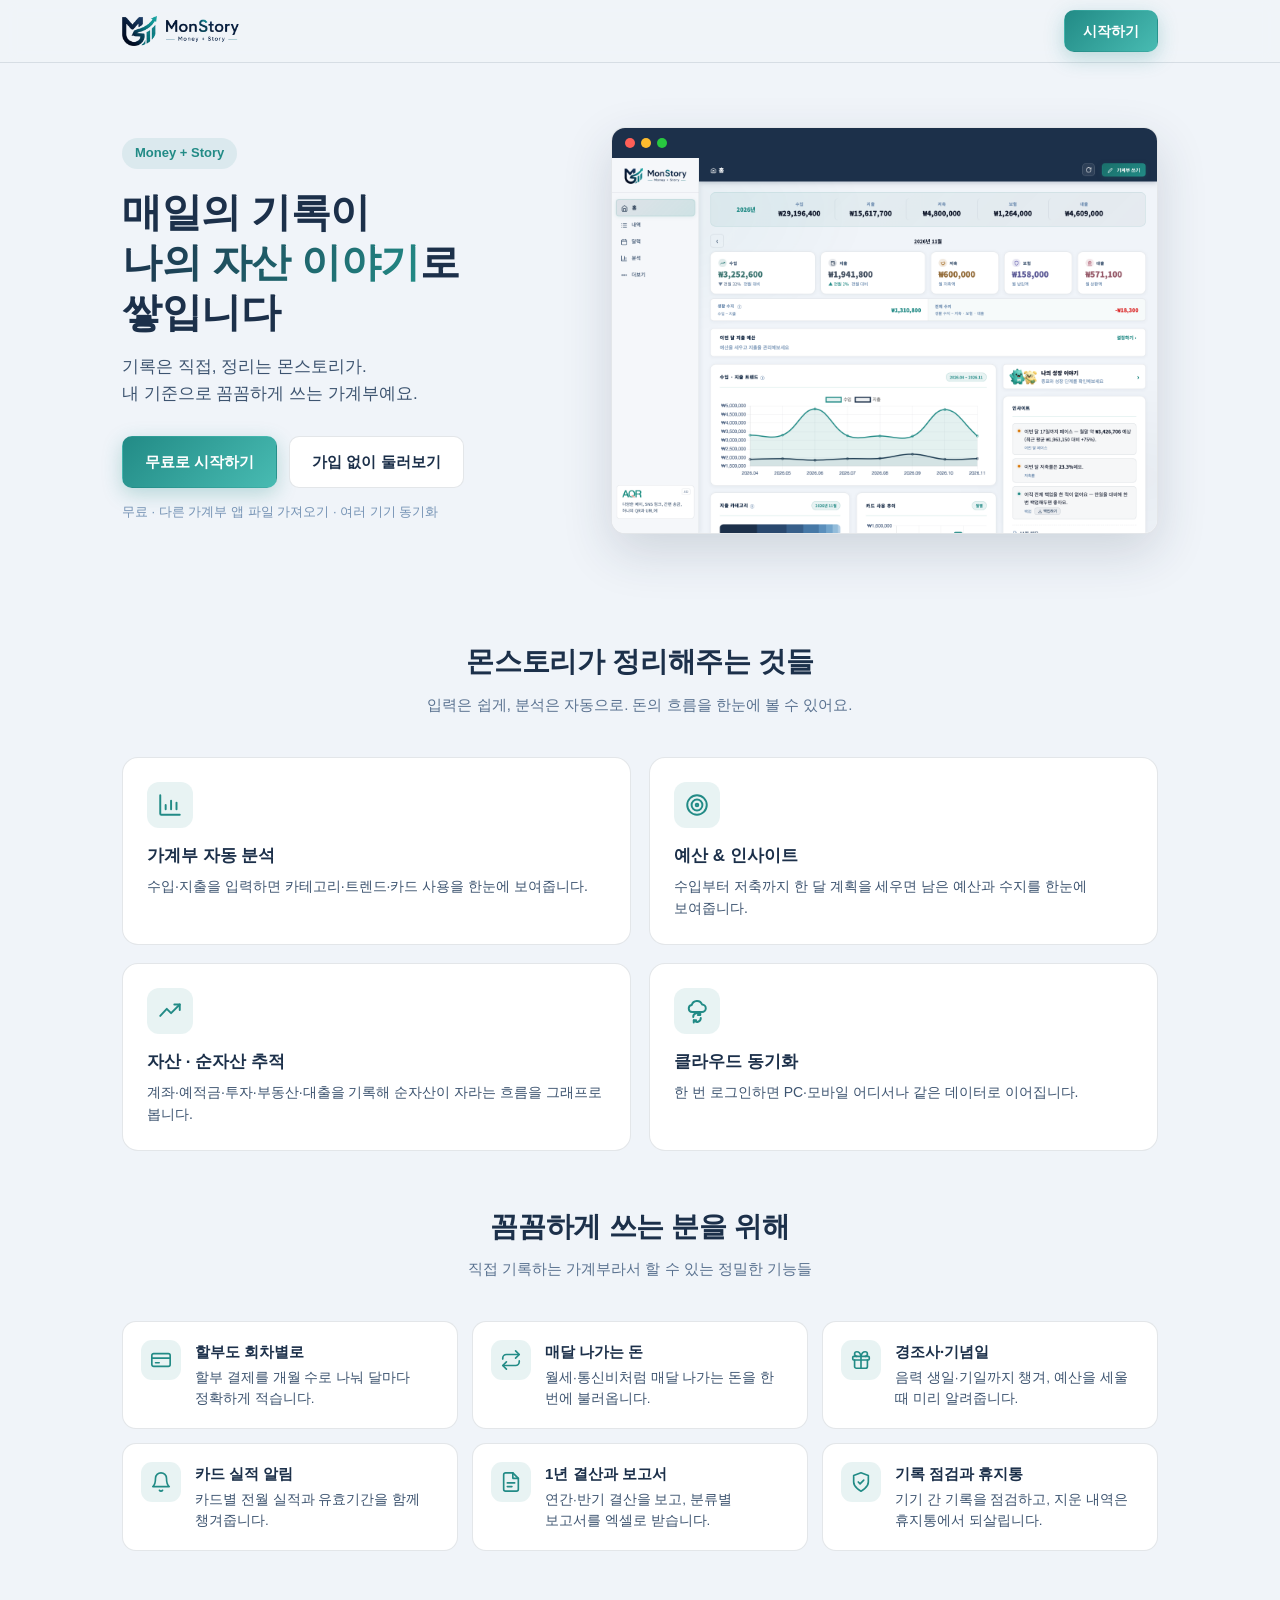
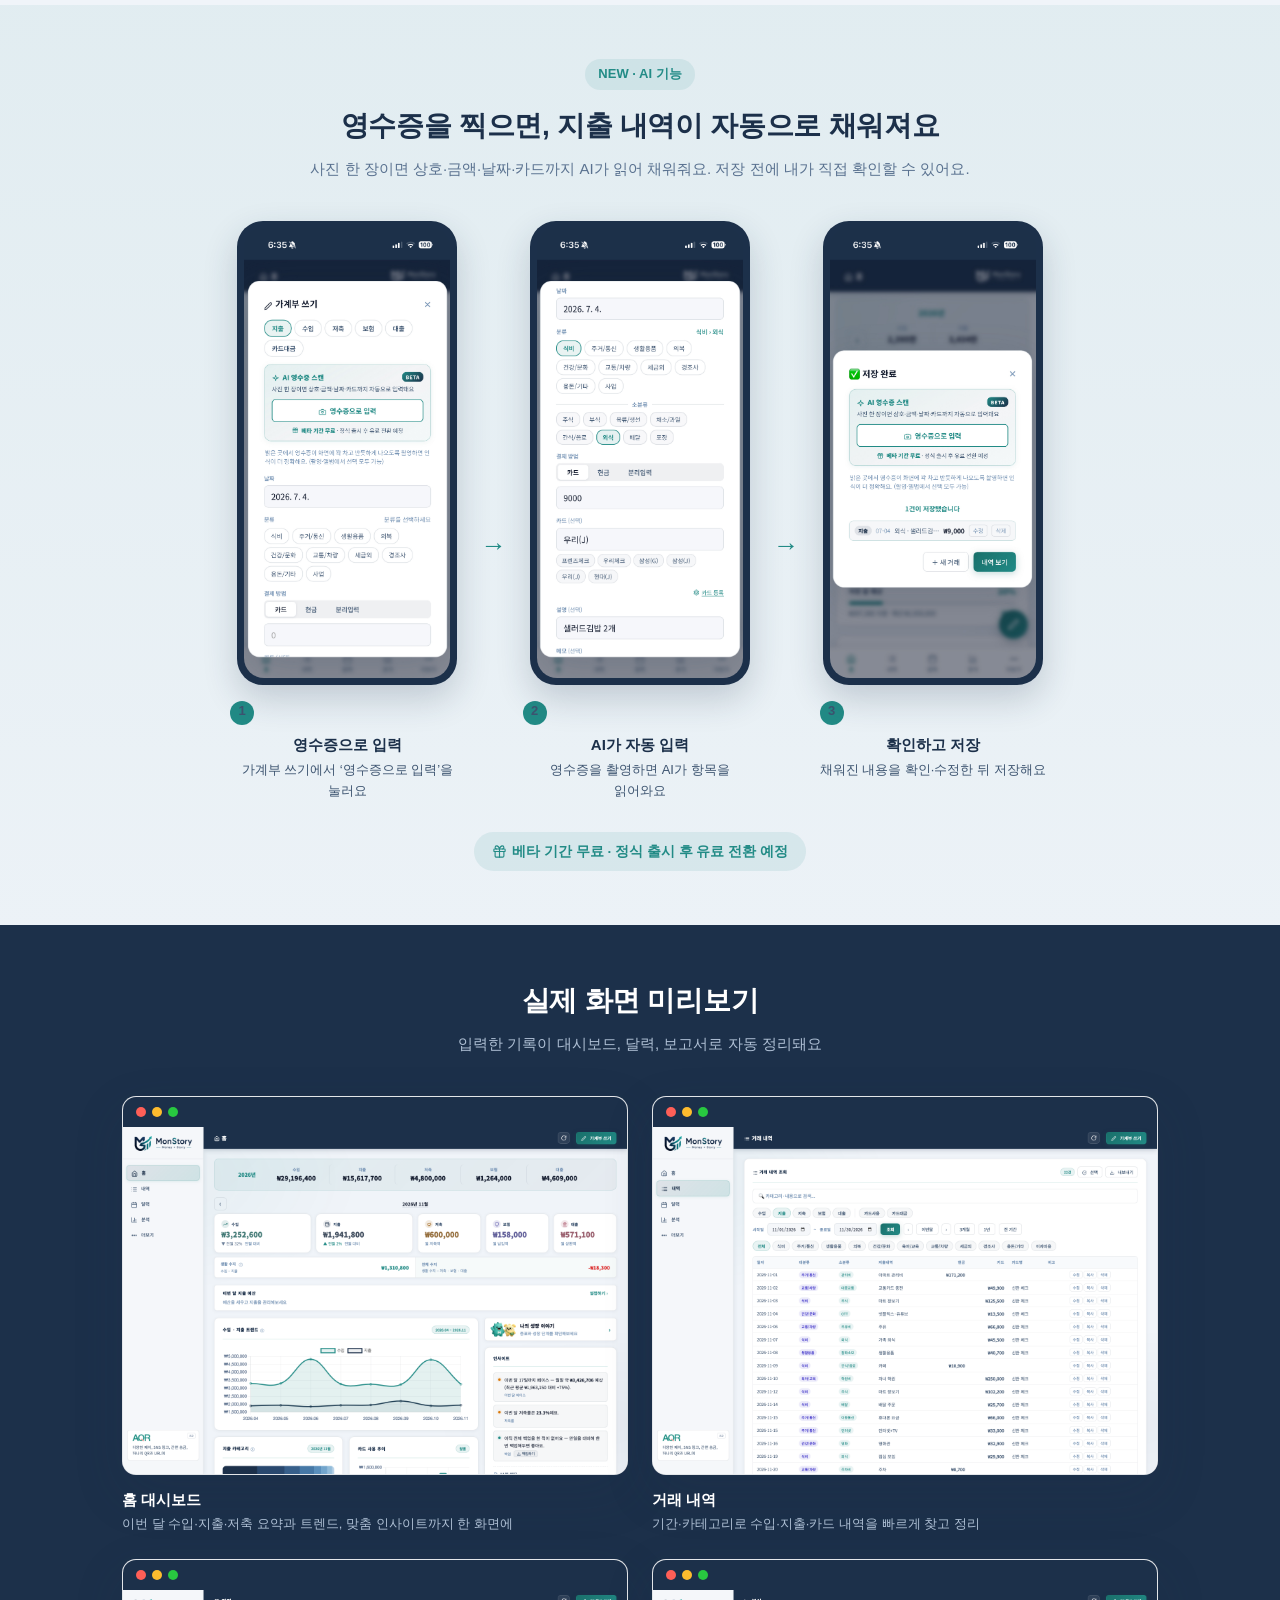
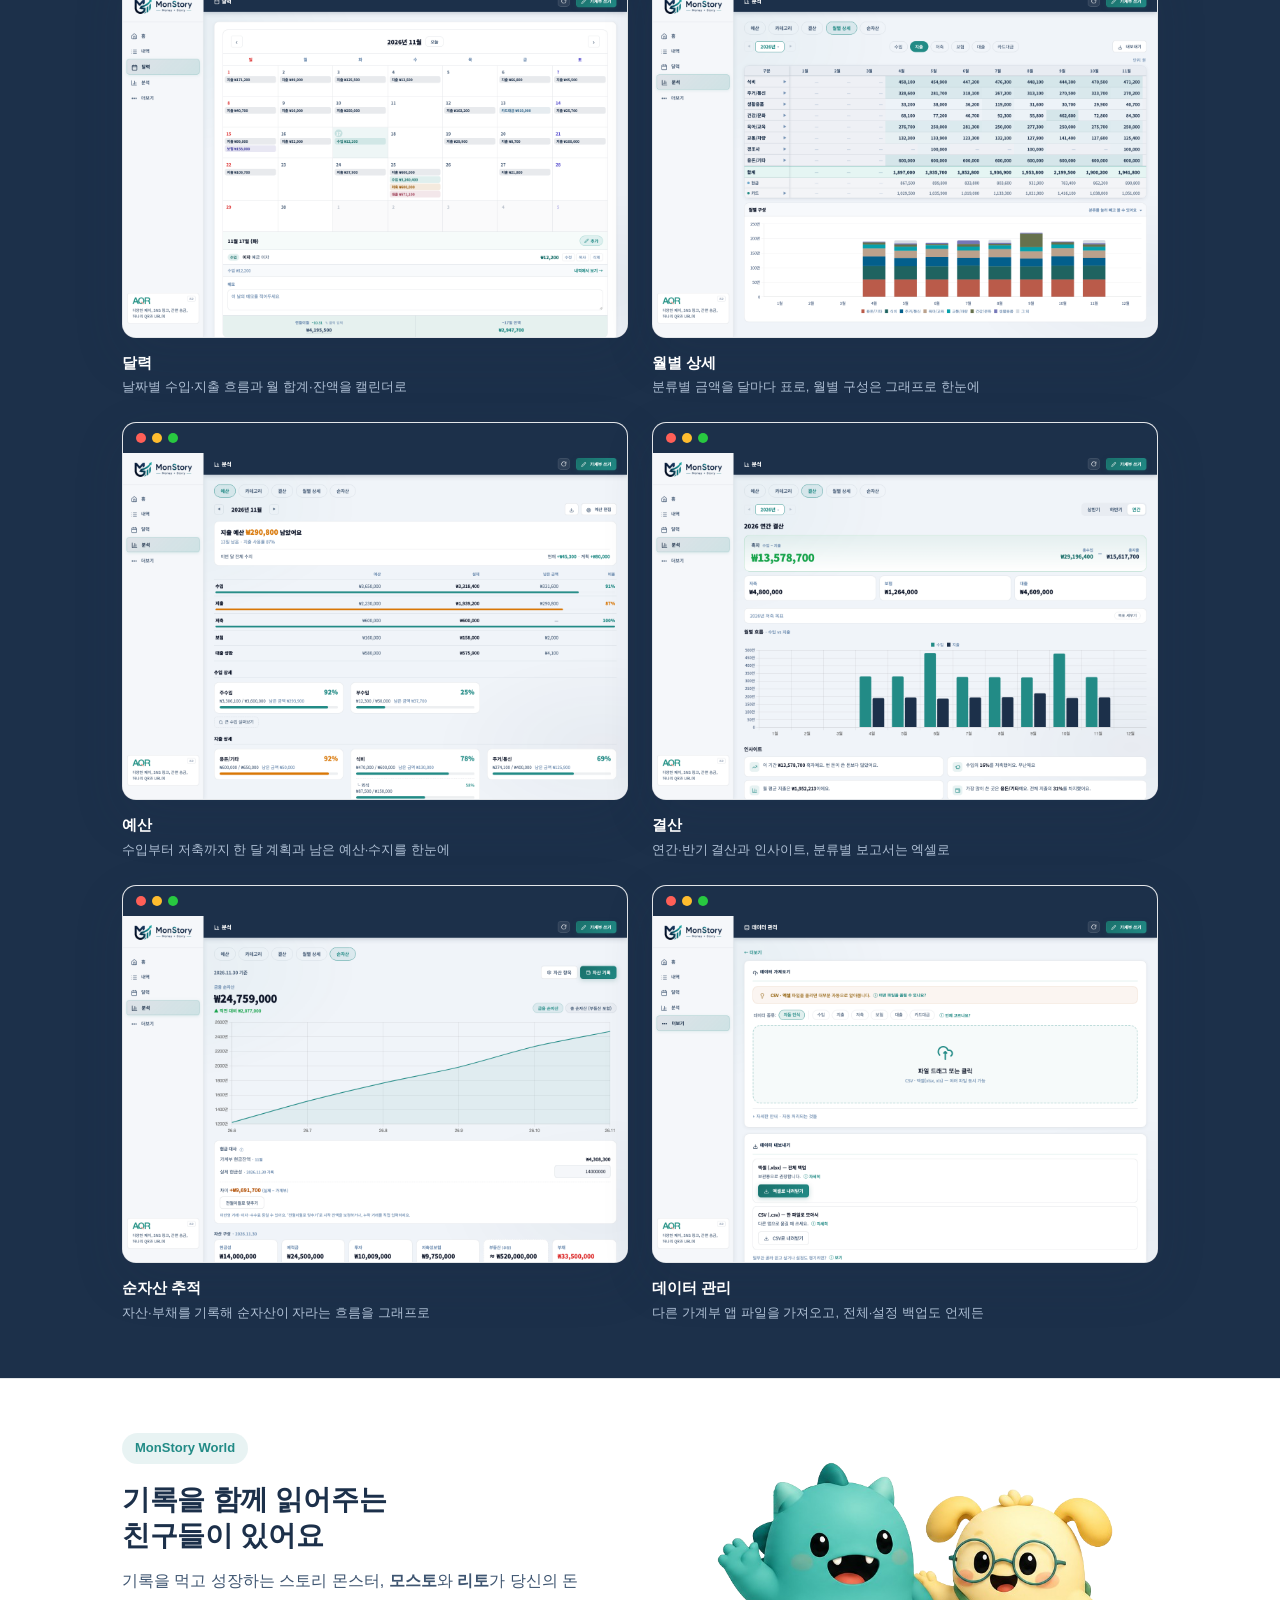
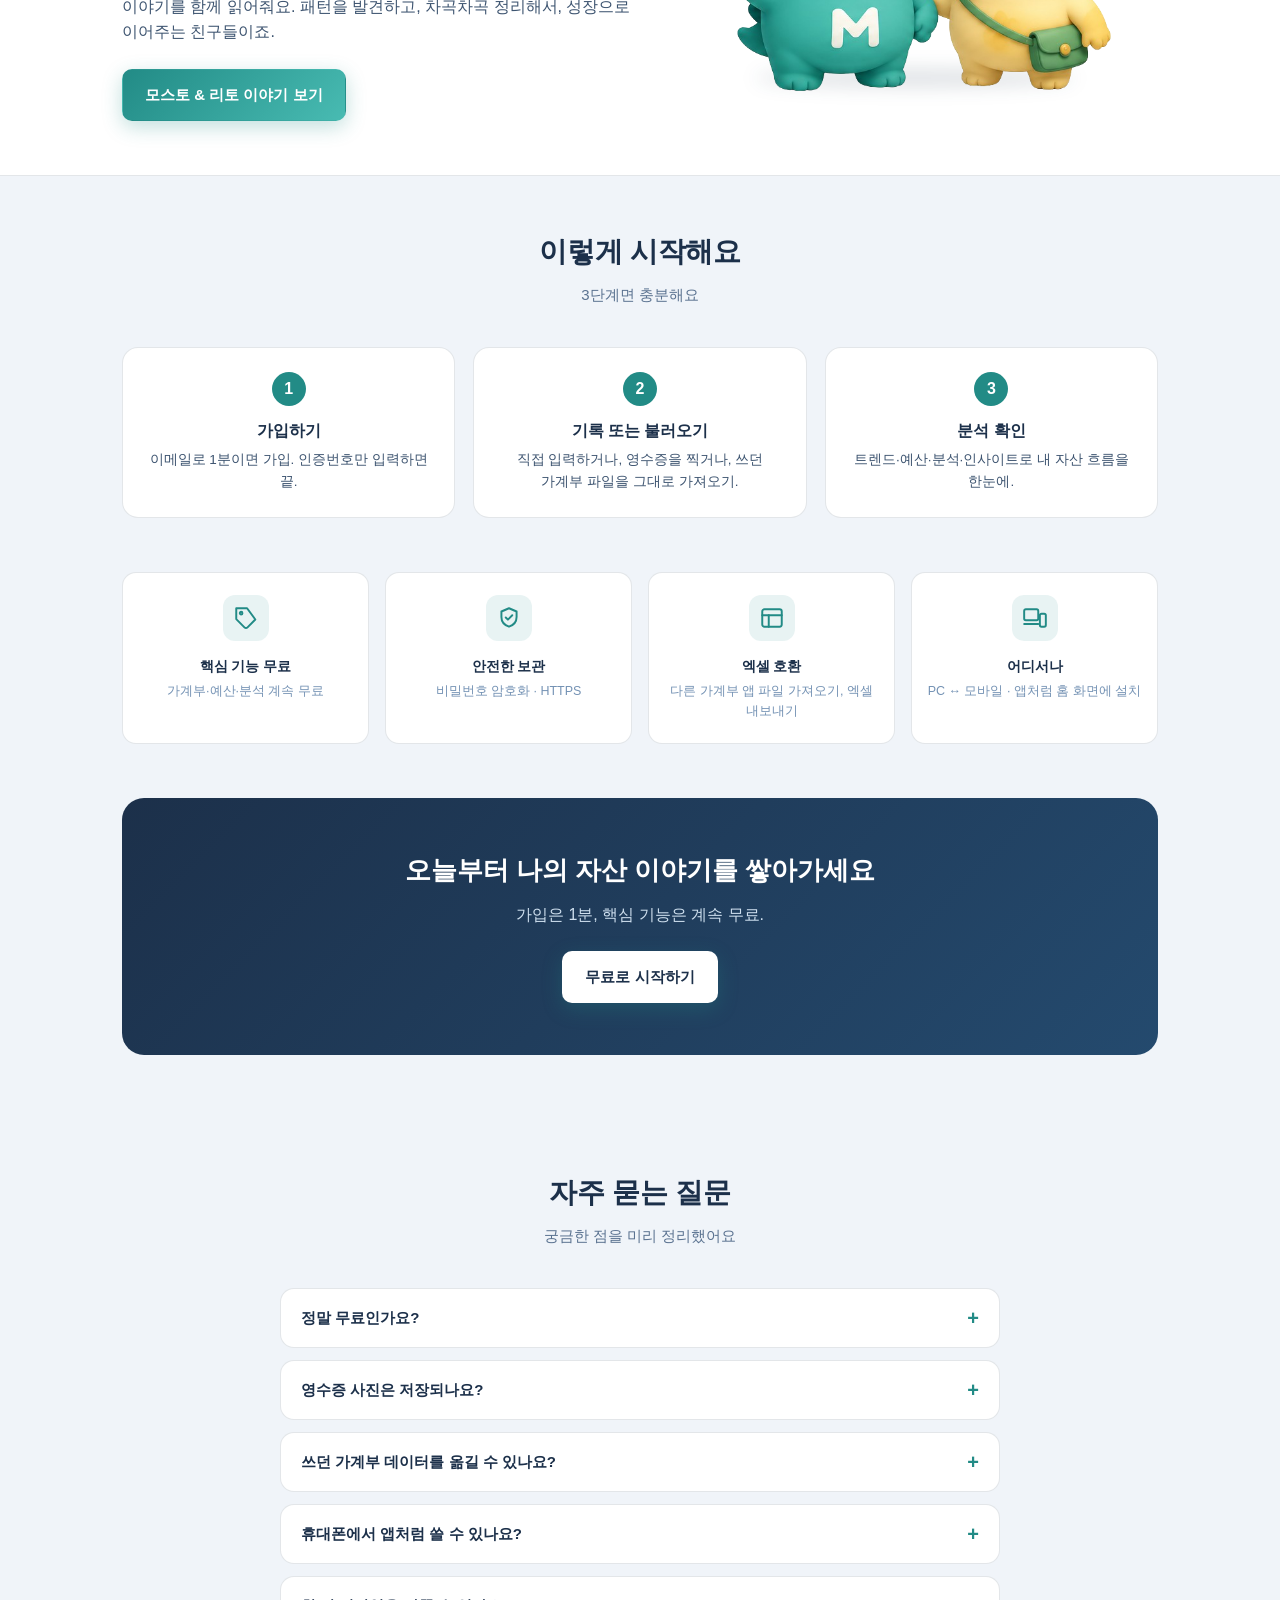
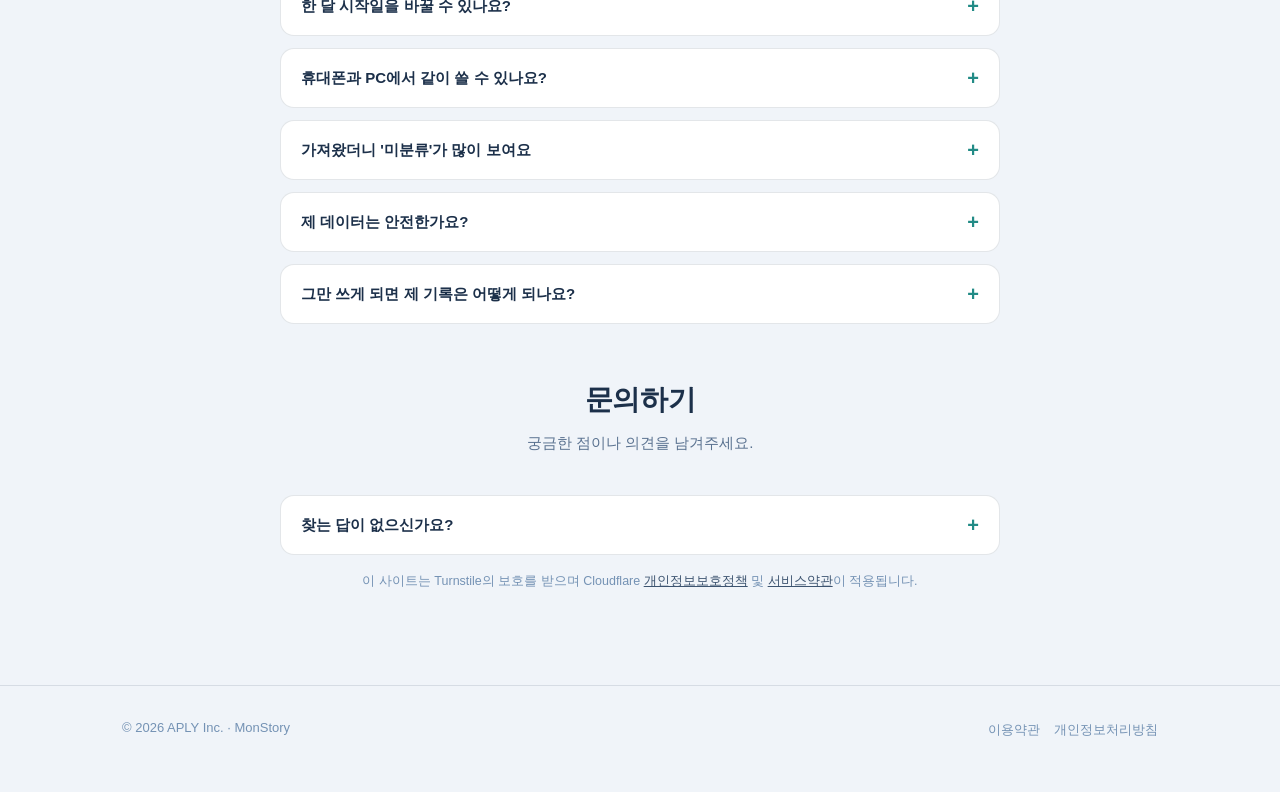
==== index.html @ 7da41099 "소개 페이지 2단계 — '꼼꼼하게 쓰는 분을 위해' + 첫 화면 문장 + 화면 미리보기 8장 - 새 구역 '꼼꼼하게 쓰는 분을 위해'(기능 카드 아래): 할부도 회차별로 · 매달 " ====
<!doctype html>
<html lang="ko">
<head>
<meta charset="UTF-8"/>
<meta name="viewport" content="width=device-width,initial-scale=1.0"/>
<!-- Google Analytics (GA4) -->
<script async src="https://www.googletagmanager.com/gtag/js?id=G-HTZ3LV5EJL"></script>
<script>
window.dataLayer=window.dataLayer||[];
function gtag(){dataLayer.push(arguments);}
gtag('js',new Date());
gtag('config','G-HTZ3LV5EJL');
</script>
<title>MonStory(몬스토리) — 무료 가계부·자산 관리 서비스</title>
<meta name="description" content="MonStory(몬스토리)는 수입·지출부터 예산·분석까지 한 곳에서 관리하는 가계부예요. 매일의 가계부가 모여 나의 자산 이야기가 됩니다."/>
<link rel="canonical" href="https://home.monstory.app/"/>
<meta name="robots" content="index,follow"/>
<meta name="naver-site-verification" content="38ad52ac54ce4163a8352661b06d1d8e51b0f398"/>
<!-- Open Graph (카카오톡·네이버·페이스북 링크 미리보기) -->
<meta property="og:type" content="website"/>
<meta property="og:site_name" content="MonStory"/>
<meta property="og:title" content="MonStory(몬스토리) — 무료 가계부·자산 관리 서비스"/>
<meta property="og:description" content="수입·지출부터 예산·분석까지 한 곳에서. 매일의 가계부가 모여 나의 자산 이야기가 됩니다."/>
<meta property="og:url" content="https://home.monstory.app/"/>
<meta property="og:image" content="https://home.monstory.app/og-image.png"/>
<meta property="og:image:width" content="1731"/>
<meta property="og:image:height" content="909"/>
<meta property="og:image:alt" content="MonStory(몬스토리) — Money + Story"/>
<meta property="og:locale" content="ko_KR"/>
<meta name="twitter:card" content="summary_large_image"/>
<!-- Google AdSense -->
<script async src="https://pagead2.googlesyndication.com/pagead/js/adsbygoogle.js?client=ca-pub-2998248013502526" crossorigin="anonymous"></script>
<!-- Favicons: 라이트(조건 없음=기본) + 다크 모드 자동 전환.
     ⚠ 라이트에는 media 를 넣지 말 것 — 구글 크롤러는 prefers-color-scheme 를 못 읽어
        조건 없는 파비콘이 없으면 검색결과에 기본 지구본을 띄운다. favicon.ico 도 root 에 함께 둘 것. -->
<link rel="icon" href="/favicon.ico" sizes="any"/>
<link rel="icon" type="image/png" sizes="48x48" href="icons/favicon-48.png?v=5"/>
<link rel="icon" type="image/png" sizes="32x32" href="icons/favicon-32.png?v=5"/>
<link rel="icon" type="image/png" sizes="16x16" href="icons/favicon-16.png?v=5"/>
<link rel="icon" type="image/png" sizes="48x48" href="icons/favicon-dark-48.png?v=5" media="(prefers-color-scheme: dark)"/>
<link rel="icon" type="image/png" sizes="32x32" href="icons/favicon-dark-32.png?v=5" media="(prefers-color-scheme: dark)"/>
<link rel="icon" type="image/png" sizes="16x16" href="icons/favicon-dark-16.png?v=5" media="(prefers-color-scheme: dark)"/>
<link rel="apple-touch-icon" sizes="180x180" href="icons/apple-touch-icon.png"/>
<meta name="theme-color" content="#f0f4f9" media="(prefers-color-scheme: light)"/>
<meta name="theme-color" content="#1c304a" media="(prefers-color-scheme: dark)"/>
<link rel="stylesheet" href="styles.css?v=20261117a"/>
<script src="https://challenges.cloudflare.com/turnstile/v0/api.js" async defer></script>
</head>
<body>
  <!-- NAV -->
  <div class="nav"><div class="wrap">
    <img src="logo/MonStory_wordmark.png" alt="MonStory"/>
    <a class="btn btn-p" href="https://monstory.app/">시작하기</a>
  </div></div>

  <!-- HERO -->
  <header class="hero"><div class="wrap hero-grid">
    <div>
      <span class="badge">Money + Story</span>
      <h1>매일의 기록이<br><span class="g">나의 자산 이야기</span>로 쌓입니다</h1>
      <p>기록은 직접, 정리는 몬스토리가.<br>내 기준으로 꼼꼼하게 쓰는 가계부예요.</p>
      <div class="hero-cta">
        <a class="btn btn-p" href="https://monstory.app/">무료로 시작하기</a>
        <a class="btn btn-o" href="https://monstory.app/?demo">가입 없이 둘러보기</a>
      </div>
      <div class="hero-note">무료 · 다른 가계부 앱 파일 가져오기 · 여러 기기 동기화</div>
    </div>
    <div class="shot">
      <div class="shot-bar"><i style="background:#ff5f57"></i><i style="background:#febc2e"></i><i style="background:#28c840"></i></div>
      <img src="screenshots/home.png" alt="MonStory 홈 화면" onerror="this.style.display='none';this.nextElementSibling.style.display='flex'"/>
      <div class="shot-ph" style="display:none">📷 홈 대시보드 미리보기<br>(screenshots/home.png)</div>
    </div>
  </div></header>

  <!-- FEATURES -->
  <section><div class="wrap">
    <h2 class="sec-ttl">몬스토리가 정리해주는 것들</h2>
    <p class="sec-sub">입력은 쉽게, 분석은 자동으로. 돈의 흐름을 한눈에 볼 수 있어요.</p>
    <div class="feat-grid">
      <div class="feat"><div class="feat-ic"><svg viewBox="0 0 24 24" width="26" height="26" fill="none" stroke="currentColor" stroke-width="1.8" stroke-linecap="round" stroke-linejoin="round"><path d="M3 3v17a1 1 0 0 0 1 1h17"/><path d="M8 16v-4"/><path d="M13 16V8"/><path d="M18 16v-6"/></svg></div><h3>가계부 자동 분석</h3><p>수입·지출을 입력하면 카테고리·트렌드·카드 사용을 한눈에 보여줍니다.</p></div>
      <div class="feat"><div class="feat-ic"><svg viewBox="0 0 24 24" width="26" height="26" fill="none" stroke="currentColor" stroke-width="1.8" stroke-linecap="round" stroke-linejoin="round"><circle cx="12" cy="12" r="9"/><circle cx="12" cy="12" r="5"/><circle cx="12" cy="12" r="1.2"/></svg></div><h3>예산 &amp; 인사이트</h3><p>수입부터 저축까지 한 달 계획을 세우면 남은 예산과 수지를 한눈에 보여줍니다.</p></div>
      <div class="feat"><div class="feat-ic"><svg viewBox="0 0 24 24" width="26" height="26" fill="none" stroke="currentColor" stroke-width="1.8" stroke-linecap="round" stroke-linejoin="round"><path d="M3 16.5 9 10l4 4 8-8"/><path d="M16 6h5v5"/></svg></div><h3>자산 · 순자산 추적</h3><p>계좌·예적금·투자·부동산·대출을 기록해 순자산이 자라는 흐름을 그래프로 봅니다.</p></div>
      <div class="feat"><div class="feat-ic"><svg viewBox="0 0 24 24" width="26" height="26" fill="none" stroke="currentColor" stroke-width="1.8" stroke-linecap="round" stroke-linejoin="round"><path d="M16.5 13H7.5a3.3 3.3 0 0 1-.35-6.55A5 5 0 0 1 16.7 6 3.1 3.1 0 0 1 16.5 13Z"/><path d="M8.5 17.5a3.5 3.5 0 0 1 6.4-2"/><path d="M15 13.5v2.2h-2.2"/><path d="M15.5 18.5a3.5 3.5 0 0 1-6.4 2"/><path d="M9 22.7v-2.2h2.2"/></svg></div><h3>클라우드 동기화</h3><p>한 번 로그인하면 PC·모바일 어디서나 같은 데이터로 이어집니다.</p></div>
    </div>
  </div></section>

  <!-- FOR DETAIL-ORIENTED USERS (2026-11-17) — 직접 기록하는 가계부라서 할 수 있는 기능 -->
  <section class="pro-sec"><div class="wrap">
    <h2 class="sec-ttl">꼼꼼하게 쓰는 분을 위해</h2>
    <p class="sec-sub">직접 기록하는 가계부라서 할 수 있는 정밀한 기능들</p>
    <div class="pro-grid">
      <div class="pro"><div class="pro-ic"><svg viewBox="0 0 24 24" width="22" height="22" fill="none" stroke="currentColor" stroke-width="1.8" stroke-linecap="round" stroke-linejoin="round"><rect x="2" y="5" width="20" height="14" rx="2"/><path d="M2 10h20"/><path d="M6 15h4"/></svg></div><div><h3>할부도 회차별로</h3><p>할부 결제를 개월 수로 나눠 달마다 정확하게 적습니다.</p></div></div>
      <div class="pro"><div class="pro-ic"><svg viewBox="0 0 24 24" width="22" height="22" fill="none" stroke="currentColor" stroke-width="1.8" stroke-linecap="round" stroke-linejoin="round"><path d="M17 2l4 4-4 4"/><path d="M3 11v-1a4 4 0 0 1 4-4h14"/><path d="M7 22l-4-4 4-4"/><path d="M21 13v1a4 4 0 0 1-4 4H3"/></svg></div><div><h3>매달 나가는 돈</h3><p>월세·통신비처럼 매달 나가는 돈을 한 번에 불러옵니다.</p></div></div>
      <div class="pro"><div class="pro-ic"><svg viewBox="0 0 24 24" width="22" height="22" fill="none" stroke="currentColor" stroke-width="1.8" stroke-linecap="round" stroke-linejoin="round"><rect x="3" y="8" width="18" height="4" rx="1"/><path d="M12 8v13"/><path d="M19 12v7a2 2 0 0 1-2 2H7a2 2 0 0 1-2-2v-7"/><path d="M7.5 8a2.5 2.5 0 0 1 0-5C11 3 12 8 12 8s1-5 4.5-5a2.5 2.5 0 0 1 0 5"/></svg></div><div><h3>경조사·기념일</h3><p>음력 생일·기일까지 챙겨, 예산을 세울 때 미리 알려줍니다.</p></div></div>
      <div class="pro"><div class="pro-ic"><svg viewBox="0 0 24 24" width="22" height="22" fill="none" stroke="currentColor" stroke-width="1.8" stroke-linecap="round" stroke-linejoin="round"><path d="M6 8a6 6 0 0 1 12 0c0 7 3 9 3 9H3s3-2 3-9"/><path d="M10.3 21a1.94 1.94 0 0 0 3.4 0"/></svg></div><div><h3>카드 실적 알림</h3><p>카드별 전월 실적과 유효기간을 함께 챙겨줍니다.</p></div></div>
      <div class="pro"><div class="pro-ic"><svg viewBox="0 0 24 24" width="22" height="22" fill="none" stroke="currentColor" stroke-width="1.8" stroke-linecap="round" stroke-linejoin="round"><path d="M14 2H6a2 2 0 0 0-2 2v16a2 2 0 0 0 2 2h12a2 2 0 0 0 2-2V8z"/><path d="M14 2v6h6"/><path d="M8 13h8"/><path d="M8 17h5"/></svg></div><div><h3>1년 결산과 보고서</h3><p>연간·반기 결산을 보고, 분류별 보고서를 엑셀로 받습니다.</p></div></div>
      <div class="pro"><div class="pro-ic"><svg viewBox="0 0 24 24" width="22" height="22" fill="none" stroke="currentColor" stroke-width="1.8" stroke-linecap="round" stroke-linejoin="round"><path d="M12 22s8-4 8-10V5l-8-3-8 3v7c0 6 8 10 8 10z"/><path d="m9 12 2 2 4-4"/></svg></div><div><h3>기록 점검과 휴지통</h3><p>기기 간 기록을 점검하고, 지운 내역은 휴지통에서 되살립니다.</p></div></div>
    </div>
  </div></section>

  <!-- RECEIPT SCAN (모바일 흐름) -->
  <section class="rscan"><div class="wrap">
    <span class="badge">NEW · AI 기능</span>
    <h2 class="sec-ttl">영수증을 찍으면, 지출 내역이 자동으로 채워져요</h2>
    <p class="sec-sub">사진 한 장이면 상호·금액·날짜·카드까지 AI가 읽어 채워줘요. 저장 전에 내가 직접 확인할 수 있어요.</p>
    <div class="rflow">
      <figure class="rstep">
        <div class="phone">
          <img src="screenshots/receipt-1.png" alt="가계부 쓰기에서 영수증으로 입력 진입" onerror="this.style.display='none';this.nextElementSibling.style.display='flex'"/>
          <div class="phone-ph" style="display:none">📱 ① 영수증으로 입력<br>(screenshots/receipt-1.png)</div>
        </div>
        <figcaption><span class="rstep-n">1</span><b>영수증으로 입력</b><span>가계부 쓰기에서 ‘영수증으로 입력’을 눌러요</span></figcaption>
      </figure>
      <div class="rarrow" aria-hidden="true">→</div>
      <figure class="rstep">
        <div class="phone">
          <img src="screenshots/receipt-2.png" alt="영수증 촬영 후 AI 인식" onerror="this.style.display='none';this.nextElementSibling.style.display='flex'"/>
          <div class="phone-ph" style="display:none">📱 ② 촬영 → AI 인식<br>(screenshots/receipt-2.png)</div>
        </div>
        <figcaption><span class="rstep-n">2</span><b>AI가 자동 입력</b><span>영수증을 촬영하면 AI가 항목을 읽어와요</span></figcaption>
      </figure>
      <div class="rarrow" aria-hidden="true">→</div>
      <figure class="rstep">
        <div class="phone">
          <img src="screenshots/receipt-3.png" alt="지출 내역 자동 입력 완료" onerror="this.style.display='none';this.nextElementSibling.style.display='flex'"/>
          <div class="phone-ph" style="display:none">📱 ③ 자동 입력 완료<br>(screenshots/receipt-3.png)</div>
        </div>
        <figcaption><span class="rstep-n">3</span><b>확인하고 저장</b><span>채워진 내용을 확인·수정한 뒤 저장해요</span></figcaption>
      </figure>
    </div>
    <p class="rscan-note"><svg viewBox="0 0 24 24" width="15" height="15" fill="none" stroke="currentColor" stroke-width="1.8" stroke-linecap="round" stroke-linejoin="round" style="vertical-align:-3px;margin-right:5px"><rect x="3" y="8" width="18" height="4" rx="1"/><path d="M12 8v13"/><path d="M19 12v7a2 2 0 0 1-2 2H7a2 2 0 0 1-2-2v-7"/><path d="M7.5 8a2.5 2.5 0 0 1 0-5A4.8 8 0 0 1 12 8a4.8 8 0 0 1 4.5-5 2.5 2.5 0 0 1 0 5"/></svg><b>베타 기간 무료</b> · 정식 출시 후 유료 전환 예정</p>
  </div></section>

  <!-- SCREENS -->
  <section class="showcase" id="screens"><div class="wrap">
    <h2 class="sec-ttl">실제 화면 미리보기</h2>
    <p class="sec-sub">입력한 기록이 대시보드, 달력, 보고서로 자동 정리돼요</p>
    <div class="show-grid">
      <div>
        <div class="shot"><div class="shot-bar"><i style="background:#ff5f57"></i><i style="background:#febc2e"></i><i style="background:#28c840"></i></div>
          <img src="screenshots/home.png" alt="홈 대시보드" onerror="this.style.display='none';this.nextElementSibling.style.display='flex'"/><div class="shot-ph" style="display:none">📷 홈 대시보드 (screenshots/home.png)</div></div>
        <div class="show-cap"><b>홈 대시보드</b><span>이번 달 수입·지출·저축 요약과 트렌드, 맞춤 인사이트까지 한 화면에</span></div>
      </div>
      <div>
        <div class="shot"><div class="shot-bar"><i style="background:#ff5f57"></i><i style="background:#febc2e"></i><i style="background:#28c840"></i></div>
          <img src="screenshots/list.png" alt="거래 내역" onerror="this.style.display='none';this.nextElementSibling.style.display='flex'"/><div class="shot-ph" style="display:none">📷 거래 내역 (screenshots/list.png)</div></div>
        <div class="show-cap"><b>거래 내역</b><span>기간·카테고리로 수입·지출·카드 내역을 빠르게 찾고 정리</span></div>
      </div>
      <div>
        <div class="shot"><div class="shot-bar"><i style="background:#ff5f57"></i><i style="background:#febc2e"></i><i style="background:#28c840"></i></div>
          <img src="screenshots/calendar.png" alt="달력" onerror="this.style.display='none';this.nextElementSibling.style.display='flex'"/><div class="shot-ph" style="display:none">📷 달력 (screenshots/calendar.png)</div></div>
        <div class="show-cap"><b>달력</b><span>날짜별 수입·지출 흐름과 월 합계·잔액을 캘린더로</span></div>
      </div>
      <div>
        <div class="shot"><div class="shot-bar"><i style="background:#ff5f57"></i><i style="background:#febc2e"></i><i style="background:#28c840"></i></div>
          <img src="screenshots/report.png" alt="월별 상세" onerror="this.style.display='none';this.nextElementSibling.style.display='flex'"/><div class="shot-ph" style="display:none">📷 월별 상세 (screenshots/report.png)</div></div>
        <div class="show-cap"><b>월별 상세</b><span>분류별 금액을 달마다 표로, 월별 구성은 그래프로 한눈에</span></div>
      </div>
      <div>
        <div class="shot"><div class="shot-bar"><i style="background:#ff5f57"></i><i style="background:#febc2e"></i><i style="background:#28c840"></i></div>
          <img src="screenshots/budget.png" alt="예산" onerror="this.style.display='none';this.nextElementSibling.style.display='flex'"/><div class="shot-ph" style="display:none">📷 예산 (screenshots/budget.png)</div></div>
        <div class="show-cap"><b>예산</b><span>수입부터 저축까지 한 달 계획과 남은 예산·수지를 한눈에</span></div>
      </div>
      <div>
        <div class="shot"><div class="shot-bar"><i style="background:#ff5f57"></i><i style="background:#febc2e"></i><i style="background:#28c840"></i></div>
          <img src="screenshots/settle.png" alt="결산" onerror="this.style.display='none';this.nextElementSibling.style.display='flex'"/><div class="shot-ph" style="display:none">📷 결산 (screenshots/settle.png)</div></div>
        <div class="show-cap"><b>결산</b><span>연간·반기 결산과 인사이트, 분류별 보고서는 엑셀로</span></div>
      </div>
      <div>
        <div class="shot"><div class="shot-bar"><i style="background:#ff5f57"></i><i style="background:#febc2e"></i><i style="background:#28c840"></i></div>
          <img src="screenshots/networth.png" alt="순자산" onerror="this.style.display='none';this.nextElementSibling.style.display='flex'"/><div class="shot-ph" style="display:none">📷 순자산 (screenshots/networth.png)</div></div>
        <div class="show-cap"><b>순자산 추적</b><span>자산·부채를 기록해 순자산이 자라는 흐름을 그래프로</span></div>
      </div>
      <div>
        <div class="shot"><div class="shot-bar"><i style="background:#ff5f57"></i><i style="background:#febc2e"></i><i style="background:#28c840"></i></div>
          <img src="screenshots/data.png" alt="데이터 관리" onerror="this.style.display='none';this.nextElementSibling.style.display='flex'"/><div class="shot-ph" style="display:none">📷 데이터 관리 (screenshots/data.png)</div></div>
        <div class="show-cap"><b>데이터 관리</b><span>다른 가계부 앱 파일을 가져오고, 전체·설정 백업도 언제든</span></div>
      </div>
    </div>
  </div></section>

  <!-- STORY TEASER -->
  <section class="story-teaser"><div class="wrap">
    <div class="teaser-grid">
      <div class="teaser-copy">
        <span class="badge">MonStory World</span>
        <h2>기록을 함께 읽어주는<br>친구들이 있어요</h2>
        <p>기록을 먹고 성장하는 스토리 몬스터, <b>모스토</b>와 <b>리토</b>가 당신의 돈 이야기를 함께 읽어줘요. 패턴을 발견하고, 차곡차곡 정리해서, 성장으로 이어주는 친구들이죠.</p>
        <a class="btn btn-p" href="story">모스토 &amp; 리토 이야기 보기</a>
      </div>
      <div class="teaser-chars">
        <img src="characters/mosto-rito.png" alt="모스토와 리토" onerror="this.style.display='none';this.nextElementSibling.style.display='flex'"/>
        <div class="shot-ph" style="display:none">🦖 🐶 모스토 &amp; 리토<br>(characters/mosto-rito.png)</div>
      </div>
    </div>
  </div></section>

  <!-- STEPS -->
  <section><div class="wrap">
    <h2 class="sec-ttl">이렇게 시작해요</h2>
    <p class="sec-sub">3단계면 충분해요</p>
    <div class="steps">
      <div class="step"><div class="step-n">1</div><h3>가입하기</h3><p>이메일로 1분이면 가입. 인증번호만 입력하면 끝.</p></div>
      <div class="step"><div class="step-n">2</div><h3>기록 또는 불러오기</h3><p>직접 입력하거나, 영수증을 찍거나, 쓰던 가계부 파일을 그대로 가져오기.</p></div>
      <div class="step"><div class="step-n">3</div><h3>분석 확인</h3><p>트렌드·예산·분석·인사이트로 내 자산 흐름을 한눈에.</p></div>
    </div>
  </div></section>

  <!-- TRUST -->
  <section style="padding-top:0"><div class="wrap">
    <div class="trust">
      <div>
        <div class="trust-ic"><svg viewBox="0 0 24 24" width="26" height="26" fill="none" stroke="currentColor" stroke-width="1.8" stroke-linecap="round" stroke-linejoin="round"><path d="M20.6 13.4 13.4 20.6a2 2 0 0 1-2.83 0L3 13V3h10z"/><circle cx="7.5" cy="7.5" r="1.2"/></svg></div>
        <b>핵심 기능 무료</b><p>가계부·예산·분석 계속 무료</p>
      </div>
      <div>
        <div class="trust-ic"><svg viewBox="0 0 24 24" width="26" height="26" fill="none" stroke="currentColor" stroke-width="1.8" stroke-linecap="round" stroke-linejoin="round"><path d="M12 3 5 6v5c0 4.5 3 7.6 7 9 4-1.4 7-4.5 7-9V6z"/><path d="m9 11.5 2 2 4-4"/></svg></div>
        <b>안전한 보관</b><p>비밀번호 암호화 · HTTPS</p>
      </div>
      <div>
        <div class="trust-ic"><svg viewBox="0 0 24 24" width="26" height="26" fill="none" stroke="currentColor" stroke-width="1.8" stroke-linecap="round" stroke-linejoin="round"><rect x="3" y="4" width="18" height="16" rx="2"/><path d="M3 9.5h18"/><path d="M9 9.5V20"/></svg></div>
        <b>엑셀 호환</b><p>다른 가계부 앱 파일 가져오기, 엑셀 내보내기</p>
      </div>
      <div>
        <div class="trust-ic"><svg viewBox="0 0 24 24" width="26" height="26" fill="none" stroke="currentColor" stroke-width="1.8" stroke-linecap="round" stroke-linejoin="round"><rect x="2" y="4" width="13" height="10" rx="1.5"/><path d="M2 17.5h13"/><rect x="16.5" y="8" width="5.5" height="12" rx="1.5"/></svg></div>
        <b>어디서나</b><p>PC ↔ 모바일 · 앱처럼 홈 화면에 설치</p>
      </div>
    </div>
  </div></section>

  <!-- CTA -->
  <section style="padding-top:0"><div class="wrap">
    <div class="cta">
      <h2>오늘부터 나의 자산 이야기를 쌓아가세요</h2>
      <p>가입은 1분, 핵심 기능은 계속 무료.</p>
      <a class="btn btn-p" href="https://monstory.app/" style="background:#fff;color:var(--navy)">무료로 시작하기</a>
    </div>
  </div></section>

  <!-- FAQ -->
  <section id="faq"><div class="wrap">
    <h2 class="sec-ttl">자주 묻는 질문</h2>
    <p class="sec-sub">궁금한 점을 미리 정리했어요</p>
    <div class="faq">
      <details class="faq-item">
        <summary>정말 무료인가요?</summary>
        <p>네. 가계부·예산·분석 등 핵심 기능은 계속 무료로 제공할 예정이에요. 영수증 AI 스캔은 베타 기간 동안 무료이며, 정식 출시 후에는 유료 기능으로 전환될 수 있어요.</p>
      </details>
      <details class="faq-item">
        <summary>영수증 사진은 저장되나요?</summary>
        <p>아니요. 사진은 글자 인식에만 사용하고 곧바로 폐기하며, 서버에 이미지를 남기지 않아요. 저장 전에는 인식된 내용을 직접 확인하고 수정할 수 있어요.</p>
      </details>
      <details class="faq-item">
        <summary>쓰던 가계부 데이터를 옮길 수 있나요?</summary>
        <p>네. <b>모네타(미가스마트)</b> 엑셀을 그대로 올리면 수입·지출·저축·보험·대출·카드대금이 알아서 자리를 찾아요. 파일 종류를 고르지 않아도 됩니다.</p>
        <p><b>다른 가계부 앱</b>(위플가계부 등)에서 내보낸 CSV·엑셀, <b>직접 만드신 엑셀</b>도 올릴 수 있어요. 첫 줄의 열 이름(날짜·금액·분류·내역 등)을 읽어 맞춥니다. 수입과 지출을 좌우 두 칸으로 나눠 쓰신 가계부도 그대로 읽어요.</p>
        <p>내보내기도 언제든 가능해서 데이터는 늘 내 것으로 남습니다.</p>
      </details>

      <details class="faq-item">
        <summary>휴대폰에서 앱처럼 쓸 수 있나요?</summary>
        <p>네. 스토어에서 따로 받지 않아도 돼요. 휴대폰 브라우저로 <b>monstory.app</b>에 접속한 뒤 홈 화면에 추가하면 됩니다.</p>
        <p><b>아이폰(사파리)</b> — 아래쪽 <b>공유</b> 버튼 → <b>홈 화면에 추가</b><br>
           <b>안드로이드(크롬)</b> — 오른쪽 위 <b>⋮</b> → <b>홈 화면에 추가</b>(또는 <b>앱 설치</b>)</p>
        <p>홈 화면 아이콘으로 열면 주소창 없이 <b>전체 화면</b>으로 뜨고, 아래 탭으로 홈·내역·달력·분석을 오가는 앱과 같은 모양이 돼요. 저장한 내용은 로그인한 계정에 그대로 쌓입니다.</p>
        <p class="faq-note">인터넷 연결은 필요해요. 기록이 기기에만 남지 않고 계정에 저장되기 때문입니다.</p>
      </details>

      <details class="faq-item">
        <summary>한 달 시작일을 바꿀 수 있나요?</summary>
        <p>네. 월급날에 맞춰 <b>25일부터 다음 달 24일까지</b>를 한 달로 보는 식으로 설정할 수 있어요. <b>더보기 → 일반 → 한 달 기준</b>에서 <b>한 달의 시작일</b>을 바꾸시면 됩니다.</p>
        <p>바꾸면 홈·예산·분석·결산이 모두 그 기준으로 다시 계산되고, 화면마다 <b>어느 기간을 합한 것인지</b> 날짜로 함께 보여드려요.</p>
      </details>

      <details class="faq-item">
        <summary>휴대폰과 PC에서 같이 쓸 수 있나요?</summary>
        <p>네. 같은 계정으로 로그인하면 어디서 적든 자동으로 맞춰집니다. 밖에서 휴대폰으로 적고 집에서 PC로 정리하는 식으로 쓰시면 돼요.</p>
      </details>

      <details class="faq-item">
        <summary>가져왔더니 '미분류'가 많이 보여요</summary>
        <p>쓰시던 <b>소분류명을 그대로 가져오기</b> 때문이에요. 다만 그 이름이 몬스토리의 대분류(식비·주거/통신 등) 중 어디에 속하는지는 알 수 없어서, 정해지기 전까지 '미분류'로 보입니다. <b>내용이 잘못 들어간 게 아니에요.</b></p>
        <p><b>더보기 → 카테고리</b>에서 대분류만 한 번 정해주시면, 소분류명이 동일한 거래가 <b>한꺼번에</b> 제자리를 찾습니다. 하나씩 고치지 않으셔도 돼요.</p>
      </details>

      <details class="faq-item">
        <summary>제 데이터는 안전한가요?</summary>
        <p>비밀번호는 암호화해 저장하고, 모든 통신은 HTTPS로 보호돼요. 데이터는 로그인한 본인만 볼 수 있고, 언제든 내보내기·삭제할 수 있어요.</p>
      </details>
      <details class="faq-item">
        <summary>그만 쓰게 되면 제 기록은 어떻게 되나요?</summary>
        <p>언제든 <b>엑셀로 전부 내보낼 수 있어요.</b> 내보낸 파일은 그대로 다시 올릴 수도 있습니다.</p>
        <p>계정 삭제도 앱에서 바로 하실 수 있어요. 따로 문의하거나 기다리지 않으셔도 되고, 지우시면 기록도 함께 완전히 삭제됩니다.</p>
      </details>
    </div>
  </div></section>

  <!-- CONTACT -->
  <section class="contact" id="contact"><div class="wrap">
    <h2 class="sec-ttl">문의하기</h2>
    <p class="sec-sub">궁금한 점이나 의견을 남겨주세요.</p>
    <div class="faq">
    <details class="faq-item contact-toggle">
      <summary>찾는 답이 없으신가요?</summary>
      <form class="contact-card" id="contactForm" novalidate>
      <div class="field">
        <label>문의 종류</label>
        <div class="radio-row">
          <label class="radio"><input type="radio" name="type" value="서비스 관련" checked/><span>서비스 관련</span></label>
          <label class="radio"><input type="radio" name="type" value="제휴 및 광고"/><span>제휴 및 광고</span></label>
          <label class="radio"><input type="radio" name="type" value="기타"/><span>기타</span></label>
        </div>
      </div>
      <div class="form-row">
        <div class="field">
          <label for="cf-name">이름</label>
          <input type="text" id="cf-name" name="name" placeholder="홍길동" required maxlength="40" autocomplete="name"/>
        </div>
        <div class="field">
          <label for="cf-email">이메일</label>
          <input type="email" id="cf-email" name="email" placeholder="you@example.com" required maxlength="120" autocomplete="email"/>
        </div>
      </div>
      <div class="field">
        <label for="cf-message">문의 내용</label>
        <textarea id="cf-message" name="message" placeholder="문의하실 내용을 입력해 주세요." required maxlength="2000"></textarea>
      </div>
      <!-- Cloudflare Turnstile: data-sitekey를 발급받은 사이트 키로 교체하세요 -->
      <div class="cf-turnstile" data-sitekey="0x4AAAAAADop05xm5MSjZC3O"></div>
      <button type="submit" class="btn btn-p" id="cf-submit">문의 보내기</button>
      <p class="form-msg" id="cf-msg"></p>
    </form>
    </details>
    </div>
    <p class="contact-note">이 사이트는 Turnstile의 보호를 받으며 Cloudflare <a href="https://www.cloudflare.com/ko-kr/privacypolicy/" target="_blank" rel="noopener">개인정보보호정책</a> 및 <a href="https://www.cloudflare.com/ko-kr/website-terms/" target="_blank" rel="noopener">서비스약관</a>이 적용됩니다.</p>
  </div></section>

  <footer><div class="wrap">
    <span class="cp">© 2026 APLY Inc. · MonStory</span>
    <span class="links"><a href="https://monstory.app/terms.html">이용약관</a><a href="https://monstory.app/privacy.html">개인정보처리방침</a></span>
  </div></footer>

  <!-- 문의 완료 팝업 -->
  <div class="modal" id="doneModal" hidden>
    <div class="modal-backdrop" data-close></div>
    <div class="modal-box" role="dialog" aria-modal="true" aria-labelledby="doneTitle">
      <div class="modal-ic"><svg viewBox="0 0 24 24" width="30" height="30" fill="none" stroke="currentColor" stroke-width="2.2" stroke-linecap="round" stroke-linejoin="round"><path d="M20 6 9 17l-5-5"/></svg></div>
      <h3 id="doneTitle">문의가 접수되었어요</h3>
      <p>빠르게 확인하고 답변드릴게요. 감사합니다!</p>
      <button type="button" class="btn btn-p" data-close>확인</button>
    </div>
  </div>

  <script src="contact.js" defer></script>
  <script>
  /* 모션 최소화 설정 사용자: 히어로 시연 영상 자동재생 대신 정지 */
  (function(){
    var v=document.querySelector('.hero-vid'); if(!v) return;
    if(window.matchMedia&&window.matchMedia('(prefers-reduced-motion: reduce)').matches){
      v.autoplay=false; v.removeAttribute('autoplay'); try{ v.pause(); }catch(e){}
    }
  })();
  </script>
</body>
</html>
---- styles.css ----
*{box-sizing:border-box;margin:0;padding:0}
:root{--navy:#1c304a;--teal:#228b86;--teal2:#48bbb2;--ink:#0f172a;--t2:#3d5470;--t3:#7492b4;--bg:#f0f4f9;--card:#fff;--bd:rgba(28,48,74,.12)}
body{font-family:-apple-system,BlinkMacSystemFont,'Segoe UI','Malgun Gothic','Apple SD Gothic Neo',sans-serif;color:var(--navy);background:var(--bg);line-height:1.6;-webkit-font-smoothing:antialiased;word-break:keep-all;overflow-wrap:break-word}
img{max-width:100%;display:block}
a{text-decoration:none;color:inherit}
.wrap{max-width:1080px;margin:0 auto;padding:0 22px}
.btn{display:inline-flex;align-items:center;gap:7px;border-radius:10px;padding:13px 22px;font-size:15px;line-height:1.6;font-weight:700;cursor:pointer;border:1px solid transparent;transition:transform .12s,box-shadow .12s}
.btn:hover{transform:translateY(-1px)}
.btn-p{background:linear-gradient(135deg,var(--teal),var(--teal2));color:#fff;box-shadow:0 6px 20px rgba(34,139,134,.28)}
.btn-o{background:#fff;border-color:var(--bd);color:var(--navy)}
/* nav */
.nav{position:sticky;top:0;z-index:10;background:rgba(240,244,249,.86);backdrop-filter:blur(8px);border-bottom:1px solid var(--bd)}
.nav .wrap{display:flex;align-items:center;justify-content:space-between;height:62px}
.nav img{height:30px}
.nav .btn{padding:9px 18px;font-size:14px}
/* hero */
.hero{padding:64px 0 52px}
.hero-grid{display:grid;grid-template-columns:1fr 1.22fr;gap:40px;align-items:center}
.badge{display:inline-block;background:rgba(34,139,134,.10);color:var(--teal);font-size:13px;font-weight:700;padding:5px 13px;border-radius:20px;margin-bottom:18px}
.hero h1{font-size:40px;line-height:1.25;letter-spacing:-.5px;margin-bottom:16px}
.hero h1 .g{background:linear-gradient(120deg,var(--navy),var(--teal));-webkit-background-clip:text;background-clip:text;-webkit-text-fill-color:transparent}
.hero p{font-size:17px;color:var(--t2);margin-bottom:28px}
.hero-cta{display:flex;gap:12px;flex-wrap:wrap}
.hero-note{margin-top:14px;font-size:13px;color:var(--t3)}
/* device frame */
.shot{background:#fff;border:1px solid var(--bd);border-radius:14px;overflow:hidden;box-shadow:0 18px 50px rgba(28,48,74,.16)}
.shot-bar{display:flex;align-items:center;gap:6px;padding:10px 13px;background:var(--navy)}
.shot-bar i{width:10px;height:10px;border-radius:50%;display:inline-block}
.shot-ph{aspect-ratio:16/11;background:repeating-linear-gradient(135deg,#eef2f7,#eef2f7 12px,#e7edf4 12px,#e7edf4 24px);display:flex;align-items:center;justify-content:center;color:var(--t3);font-size:14px;font-weight:600;text-align:center;padding:20px}
/* 히어로 — 큰 스마트폰 목업 안에서 영수증 스캔 시연 영상 재생 */
.hero-phone-wrap{display:flex;justify-content:center;align-items:center;padding:6px}
.hero-phone{position:relative;width:min(250px,58vw);aspect-ratio:9/19.3;background:#0b1526;border-radius:42px;padding:11px;box-shadow:0 36px 80px rgba(28,48,74,.30),inset 0 0 0 2px rgba(255,255,255,.05);border:1px solid rgba(28,48,74,.22);animation:hpFloat 6s ease-in-out infinite}
.hero-phone .hero-vid{position:absolute;inset:11px;width:calc(100% - 22px);height:calc(100% - 22px);object-fit:cover;border-radius:31px;display:block;background:#0b1526}
@keyframes hpFloat{0%,100%{transform:translateY(0)}50%{transform:translateY(-8px)}}
@media (prefers-reduced-motion:reduce){ .hero-phone{animation:none} }
/* sections */
section{padding:54px 0}
.sec-ttl{text-align:center;margin-bottom:8px;font-size:28px;letter-spacing:-.3px}
.sec-sub{text-align:center;color:#5a7290;font-size:15px;margin-bottom:40px}
/* features */
.feat-grid{display:grid;grid-template-columns:repeat(2,1fr);gap:18px}
.feat{background:var(--card);border:1px solid var(--bd);border-radius:16px;padding:24px 24px}
.feat-ic{width:46px;height:46px;border-radius:12px;background:rgba(34,139,134,.10);color:var(--teal);display:flex;align-items:center;justify-content:center;font-size:22px;margin-bottom:14px}
.feat h3{font-size:17px;margin-bottom:6px}
.feat p{font-size:14px;color:var(--t2)}
/* 꼼꼼하게 쓰는 분을 위해 — 기능 카드보다 한 단계 작은 3칸 */
.pro-grid{display:grid;grid-template-columns:repeat(3,1fr);gap:14px}
.pro{display:flex;gap:14px;align-items:flex-start;background:var(--card);border:1px solid var(--bd);border-radius:14px;padding:18px 18px}
.pro-ic{flex:none;width:40px;height:40px;border-radius:11px;background:rgba(34,139,134,.10);color:var(--teal);display:flex;align-items:center;justify-content:center}
.pro h3{font-size:15px;margin-bottom:4px}
.pro p{font-size:13.5px;color:var(--t2);line-height:1.55}
.pro-sec{padding-top:0}
@media(max-width:960px){ .pro-grid{grid-template-columns:repeat(2,1fr)} }
@media(max-width:600px){ .pro-grid{grid-template-columns:1fr} }
/* receipt scan (모바일 흐름) */
.rscan{background:linear-gradient(180deg,rgba(34,139,134,.07),rgba(34,139,134,.02))}
.rscan .badge{display:block;width:max-content;margin:0 auto 14px}
.rflow{display:grid;grid-template-columns:1fr auto 1fr auto 1fr;align-items:start;gap:16px;max-width:820px;margin:8px auto 0}
.rstep{display:flex;flex-direction:column;align-items:center;margin:0}
.phone{position:relative;width:100%;max-width:220px;aspect-ratio:9/19;background:var(--navy);border-radius:26px;box-shadow:0 14px 34px rgba(28,48,74,.20);overflow:hidden}
.phone img{position:absolute;top:7px;left:7px;width:calc(100% - 14px);height:calc(100% - 14px);object-fit:cover;object-position:top;border-radius:20px;display:block}
.phone-ph{position:absolute;inset:7px;border-radius:20px;background:rgba(255,255,255,.07);color:#cdd8e6;display:flex;align-items:center;justify-content:center;text-align:center;font-size:13px;line-height:1.6;padding:14px}
.rstep figcaption{margin-top:16px;text-align:center}
.rstep-n{display:inline-flex;width:24px;height:24px;border-radius:50%;background:var(--teal);color:#fff;font-weight:800;font-size:13px;align-items:center;justify-content:center;margin-bottom:8px}
.rstep figcaption b{display:block;font-size:15px;margin-bottom:3px}
.rstep figcaption span{display:block;font-size:13px;color:var(--t2)}
.rarrow{align-self:center;color:var(--teal);font-size:26px;font-weight:800;margin-top:70px}
.rscan-note{text-align:center;margin:30px auto 0;display:block;width:max-content;max-width:100%;background:rgba(34,139,134,.10);color:var(--teal);font-weight:600;font-size:13.5px;padding:9px 18px;border-radius:20px}
.rscan-note b{font-weight:800}
/* faq */
.faq{max-width:720px;margin:0 auto;display:flex;flex-direction:column;gap:12px}
.faq-item{background:var(--card);border:1px solid var(--bd);border-radius:14px;padding:0 20px}
.faq-item summary{list-style:none;cursor:pointer;font-weight:700;font-size:15px;color:var(--navy);padding:17px 0;display:flex;align-items:center;justify-content:space-between;gap:12px}
.faq-item summary::-webkit-details-marker{display:none}
.faq-item summary::after{content:"+";color:var(--teal);font-weight:800;font-size:20px;line-height:1;flex-shrink:0;transition:transform .2s}
.faq-item[open] summary::after{transform:rotate(45deg)}
.faq-item>p{font-size:14px;color:var(--t2);line-height:1.65;padding:0 0 18px;margin-top:-2px}
.faq-item>p.faq-note{font-size:13px;color:var(--mut,#7b8794)}
/* showcase */
.showcase{background:var(--navy);color:#fff}
.showcase .sec-ttl{color:#fff}.showcase .sec-sub{color:#aebfd4}
.show-grid{display:grid;grid-template-columns:repeat(2,1fr);gap:24px}
.show-cap{margin-top:12px}.show-cap b{font-size:15px;color:#fff}.show-cap span{display:block;font-size:13px;color:#aebfd4;margin-top:2px}
/* steps */
.steps{display:grid;grid-template-columns:repeat(3,1fr);gap:18px}
.step{background:var(--card);border:1px solid var(--bd);border-radius:16px;padding:24px;text-align:center}
.step-n{width:34px;height:34px;border-radius:50%;background:var(--teal);color:#fff;font-weight:800;display:flex;align-items:center;justify-content:center;margin:0 auto 12px}
.step h3{font-size:16px;margin-bottom:6px}.step p{font-size:13.5px;color:var(--t2)}
/* trust */
.trust{display:grid;grid-template-columns:repeat(4,1fr);gap:16px;text-align:center}
.trust>div{background:var(--card);border:1px solid var(--bd);border-radius:14px;padding:22px 14px}
.trust-ic{width:46px;height:46px;border-radius:12px;background:rgba(34,139,134,.10);color:var(--teal);display:flex;align-items:center;justify-content:center;margin:0 auto 12px}
.trust b{font-size:14px}.trust p{font-size:12.5px;color:var(--t3);margin-top:3px}
/* cta */
.cta{text-align:center;background:linear-gradient(135deg,var(--navy),#244a6e);color:#fff;border-radius:22px;padding:52px 24px;margin:0 0 8px}
.cta h2{font-size:26px;margin-bottom:10px}.cta p{color:#cfe0ef;margin-bottom:24px}
/* contact */
.contact{padding-top:0}
/* 문의 폼: FAQ 아코디언과 동일한 디자인, 펼치면 폼 표시 */
.contact-toggle .contact-card{background:none;border:0;box-shadow:none;padding:6px 0 20px}
.contact-card{background:var(--card);border:1px solid var(--bd);border-radius:20px;padding:34px 32px;box-shadow:0 14px 40px rgba(28,48,74,.08)}
.form-row{display:grid;grid-template-columns:1fr 1fr;gap:14px}
.field{margin-bottom:16px}
.field>label{display:block;font-size:13.5px;font-weight:700;color:var(--t2);margin-bottom:6px}
.field>input,.field>textarea{width:100%;border:1px solid var(--bd);border-radius:10px;padding:12px 14px;font-size:15px;font-family:inherit;color:var(--navy);background:#fff;transition:border-color .12s,box-shadow .12s}
.field>input:focus,.field>textarea:focus{outline:none;border-color:var(--teal);box-shadow:0 0 0 3px rgba(34,139,134,.12)}
.field textarea{resize:vertical;min-height:120px;line-height:1.6}
.radio-row{display:flex;gap:10px;flex-wrap:wrap}
.radio{flex:1;min-width:120px;display:flex;align-items:center;justify-content:center;gap:7px;border:1px solid var(--bd);border-radius:10px;padding:11px 12px;font-size:14px;font-weight:600;color:var(--t2);cursor:pointer;transition:border-color .12s,background .12s,color .12s}
.radio input{accent-color:var(--teal);margin:0;cursor:pointer}
.radio:hover{border-color:var(--teal)}
.radio:has(input:checked){border-color:var(--teal);background:rgba(34,139,134,.08);color:var(--navy)}
.cf-turnstile{margin-bottom:16px;display:flex;justify-content:center}
.contact .btn{display:flex;width:fit-content;margin:4px auto 0;padding:13px 48px}
.contact .btn:disabled{opacity:.85;cursor:default;transform:none}
.spinner{display:inline-block;width:16px;height:16px;border:2px solid rgba(255,255,255,.45);border-top-color:#fff;border-radius:50%;animation:spin .6s linear infinite}
@keyframes spin{to{transform:rotate(360deg)}}
.form-msg{margin-top:14px;font-size:14px;text-align:center;min-height:20px}
.form-msg.ok{color:var(--teal);font-weight:700}
.form-msg.err{color:#d64545;font-weight:700}
.contact-note{margin:16px auto 0;font-size:12.5px;line-height:1.6;color:var(--t3);text-align:center}
.contact-note a{color:var(--t2);text-decoration:underline}
.contact-note a:hover{color:var(--teal)}
/* modal */
.modal{position:fixed;inset:0;z-index:100;display:flex;align-items:center;justify-content:center;padding:20px}
.modal[hidden]{display:none}
.modal-backdrop{position:absolute;inset:0;background:rgba(15,23,42,.45);backdrop-filter:blur(2px);animation:fade .18s ease}
.modal-box{position:relative;background:var(--card);border-radius:20px;padding:34px 30px;max-width:380px;width:100%;text-align:center;box-shadow:0 24px 60px rgba(28,48,74,.28);animation:pop .2s ease}
.modal-ic{width:60px;height:60px;border-radius:50%;background:rgba(34,139,134,.12);color:var(--teal);display:flex;align-items:center;justify-content:center;margin:0 auto 16px}
.modal-box h3{font-size:19px;margin-bottom:8px}
.modal-box p{font-size:14.5px;color:var(--t2);margin-bottom:22px}
.modal-box .btn{width:100%;justify-content:center}
@keyframes fade{from{opacity:0}to{opacity:1}}
@keyframes pop{from{opacity:0;transform:translateY(8px) scale(.97)}to{opacity:1;transform:none}}
/* footer */
footer{padding:30px 0 50px;border-top:1px solid var(--bd);margin-top:40px}
footer .wrap{display:flex;align-items:center;justify-content:space-between;flex-wrap:wrap;gap:12px}
footer .links a{font-size:13px;color:var(--t3);margin-left:14px}
footer .links a:hover{color:var(--teal)}
footer .cp{font-size:13px;color:var(--t3)}
@media(max-width:820px){
  .hero-grid,.feat-grid,.show-grid,.steps,.trust{grid-template-columns:1fr}
  .hero{padding:40px 0 36px}.hero h1{font-size:30px}
  .sec-ttl{font-size:23px}
  .rflow{grid-template-columns:1fr;gap:30px;max-width:280px}
  .rarrow{display:none}
}
@media(max-width:560px){
  .form-row{grid-template-columns:1fr}
}

/* ============================================================
   STORY / WORLDVIEW PAGE  —  cute & witty theme
   ============================================================ */
:root{--rito:#b88e1e;--rito2:#ffe08a;--rito-soft:#fff3cf}
/* keyframes */
@keyframes floaty{0%,100%{transform:translateY(0) rotate(var(--r,0deg))}50%{transform:translateY(-12px) rotate(var(--r,0deg))}}
@keyframes wiggle{0%,100%{transform:rotate(-2.5deg)}50%{transform:rotate(2.5deg)}}
@keyframes pop{from{opacity:0;transform:scale(.9) translateY(10px)}to{opacity:1;transform:none}}
@keyframes bob{0%,100%{transform:translateY(0)}50%{transform:translateY(-6px)}}

/* cute fonts scoped to story page + teaser */
.story-page{background:#fff8e6;font-family:'Gowun Dodum','Apple SD Gothic Neo',sans-serif}
.story-page h1,.story-page h2,.story-page h3,.story-page .char-name,.story-page .badge,
.story-page .btn,.story-page .nav a,.story-page .sec-ttl{font-family:'Jua','Apple SD Gothic Neo',sans-serif;font-weight:400;letter-spacing:0}
.story-page .nav{background:rgba(255,248,230,.88)}
.story-page .badge{background:#fff;border:2px solid var(--rito2);color:var(--teal);box-shadow:2px 2px 0 var(--rito2)}
.story-page footer{background:#fff8e6}

/* ---------- story teaser (on index — matches landing mood) ---------- */
.story-teaser{background:#fff;border-top:1px solid var(--bd);border-bottom:1px solid var(--bd)}
.teaser-grid{display:grid;grid-template-columns:1.05fr 1fr;gap:40px;align-items:center}
.teaser-copy .badge{margin-bottom:18px}
.teaser-copy h2{font-size:28px;line-height:1.3;letter-spacing:-.3px;margin-bottom:14px;color:var(--navy)}
.teaser-copy h2 .g{background:linear-gradient(120deg,var(--navy),var(--teal));-webkit-background-clip:text;background-clip:text;-webkit-text-fill-color:transparent}
.teaser-copy p{font-size:16px;color:var(--t2);margin-bottom:24px}
.teaser-chars{display:flex;align-items:flex-end;justify-content:center;gap:8px;position:relative}
.teaser-chars img{max-height:230px;width:auto;position:relative;z-index:1}
.teaser-chars::after{content:'';position:absolute;left:50%;bottom:4px;transform:translateX(-50%);width:320px;max-width:76%;height:20px;border-radius:50%;background:rgba(28,48,74,.13);filter:blur(9px);z-index:0}
.teaser-chars .shot-ph{aspect-ratio:3/2;width:100%;border-radius:16px}

/* ---------- story hero ---------- */
.story-hero{padding:62px 0 24px;text-align:center;position:relative;overflow:hidden}
.story-hero .badge{margin-bottom:18px}
.story-hero h1{font-size:46px;line-height:1.22;margin-bottom:16px}
.story-hero h1 .g{color:var(--teal)}
.story-hero .lede{font-size:18px;color:var(--t2);max-width:600px;margin:0 auto 26px;line-height:1.75}
.story-hero .pair{display:flex;align-items:flex-end;justify-content:center;gap:6px;position:relative;z-index:1}
.story-hero .pair img{max-height:320px;width:auto;position:relative;z-index:1;animation:bob 4.5s ease-in-out infinite}
.story-hero .pair::after{content:'';position:absolute;left:50%;bottom:12px;transform:translateX(-50%);width:440px;max-width:78%;height:26px;border-radius:50%;background:rgba(28,48,74,.16);filter:blur(11px);z-index:0}
.story-hero .pair .shot-ph{aspect-ratio:16/9;max-width:620px;width:100%;border-radius:24px}
/* floating deco emojis */
.deco{position:absolute;font-size:34px;opacity:.9;animation:floaty 5s ease-in-out infinite;pointer-events:none;z-index:0;filter:drop-shadow(0 6px 10px rgba(28,48,74,.12))}
.deco.d1{top:40px;left:8%;--r:-12deg}
.deco.d2{top:90px;right:10%;--r:14deg;animation-duration:6s}
.deco.d3{bottom:30px;left:14%;--r:8deg;animation-duration:5.5s}
.deco.d4{top:160px;right:20%;--r:-8deg;animation-duration:6.5s;font-size:26px}
.deco svg{width:1em;height:1em;display:block}
/* cute inline icons next to labels/titles */
.lbl-ic{width:1.05em;height:1.05em;vertical-align:-.15em;margin:0 .12em;display:inline-block}
.char-eyebrow svg{width:17px;height:17px;vertical-align:-3px;margin-right:5px}
.ab-ic svg{width:26px;height:26px}
.future .em svg{width:42px;height:42px;display:block;margin:0 auto}

/* ---------- lore narrative ---------- */
.lore{background:#fff8e6;padding:54px 0}
.lore-box{max-width:1000px;margin:0 auto;background:linear-gradient(160deg,#28a299,#1b7a74);border-radius:32px;padding:52px 34px;text-align:center;box-shadow:0 22px 44px rgba(27,122,116,.28)}
.lore .sec-ttl{color:#fff;font-size:30px}
.lore p{font-size:16.5px;line-height:1.9;color:#e6f4f2;text-align:center;margin:0 auto 18px;max-width:600px}
.lore p .hl{color:#fff;font-family:'Jua',sans-serif}
.lore p .hl-t{color:#fff3cc;font-family:'Jua',sans-serif}
.lore .terms{display:grid;grid-template-columns:repeat(3,1fr);gap:18px;margin:38px auto 0;max-width:920px}
.lore .term{background:#fff;border:2px solid var(--navy);border-radius:20px;padding:20px 16px 18px;text-align:center;box-shadow:4px 4px 0 var(--rito2);transition:transform .15s}
.lore .term:hover{transform:translateY(-5px) rotate(-1.5deg)}
.lore .term .term-ch{height:80px;display:flex;align-items:flex-end;justify-content:center;margin-bottom:12px}
.lore .term .term-ch img{max-height:80px;width:auto;filter:drop-shadow(0 6px 9px rgba(28,48,74,.16))}
.lore .term b{display:block;font-family:'Jua',sans-serif;font-size:16px;color:var(--teal);margin-bottom:5px}
.lore .term span{font-size:13.5px;color:var(--t2);line-height:1.6}

/* ---------- character block ---------- */
section.chars{background:#fff8e6}
.char{display:grid;grid-template-columns:0.92fr 1.08fr;gap:44px;align-items:center;padding:30px 0 50px}
.char-art{position:relative;display:flex;align-items:center;justify-content:center;border-radius:30px;padding:28px;min-height:300px;border:3px solid var(--navy)}
.char-art img{height:280px;width:auto;max-width:100%;filter:drop-shadow(0 16px 24px rgba(28,48,74,.16));animation:bob 5s ease-in-out infinite}
.char-art .shot-ph{aspect-ratio:1/1;width:100%;border-radius:20px}
.char.mosto .char-art{background:radial-gradient(circle at 50% 40%,rgba(72,187,178,.30),rgba(34,139,134,.10));box-shadow:8px 8px 0 var(--teal)}
.char.rito .char-art{background:radial-gradient(circle at 50% 40%,rgba(255,224,138,.55),rgba(255,224,138,.18));box-shadow:8px 8px 0 var(--rito2)}
/* color chip sticker on art */
.color-chip{position:absolute;top:-14px;right:-14px;background:#fff;border:2px solid var(--navy);border-radius:14px;padding:7px 12px;font-family:'Fredoka',sans-serif;font-weight:600;font-size:13px;display:flex;align-items:center;gap:7px;box-shadow:3px 3px 0 var(--navy);transform:rotate(6deg)}
.color-chip i{width:14px;height:14px;border-radius:4px;display:inline-block;border:1.5px solid var(--navy)}
.char.rito{direction:rtl}
.char.rito>*{direction:ltr}
.char-eyebrow{font-family:'Jua',sans-serif;font-size:14px;letter-spacing:.2px;margin-bottom:8px}
.char.mosto .char-eyebrow{color:var(--teal)}
.char.rito .char-eyebrow{color:var(--rito)}
.char-name{font-size:34px;margin-bottom:4px}
.char-name small{font-family:'Fredoka',sans-serif;font-weight:500}
.char-tag{font-family:'Gaegu',cursive;font-weight:700;font-size:21px;color:var(--t2);margin-bottom:16px;transform:rotate(-1deg)}
.char.mosto .char-tag{color:var(--teal)}
.char.rito .char-tag{color:var(--rito)}
.char-desc{font-size:15.5px;color:var(--t2);line-height:1.85;margin-bottom:20px}
.char-traits{display:flex;flex-wrap:wrap;gap:8px;margin-bottom:22px}
.trait{font-family:'Jua',sans-serif;font-size:13.5px;padding:6px 14px;border-radius:20px;border:2px solid}
.char.mosto .trait{background:rgba(34,139,134,.08);color:var(--teal);border-color:rgba(34,139,134,.30)}
.char.rito .trait{background:var(--rito-soft);color:var(--rito);border-color:rgba(255,224,138,.8)}
.ability{display:flex;gap:13px;align-items:flex-start;margin-bottom:14px}
.ability .ab-ic{flex:none;width:44px;height:44px;border-radius:14px;display:flex;align-items:center;justify-content:center;font-size:22px;border:2px solid}
.char.mosto .ab-ic{background:#fff;border-color:var(--teal)}
.char.rito .ab-ic{background:#fff;border-color:var(--rito2)}
.ability b{font-family:'Jua',sans-serif;display:block;font-size:15px;margin-bottom:2px}
.ability span{font-size:13.5px;color:var(--t2);line-height:1.6}
/* like / dislike row */
.likes{display:flex;flex-wrap:wrap;gap:10px;margin:20px 0 4px}
.like{display:flex;align-items:center;gap:7px;font-size:13.5px;background:#fff;border:2px dashed var(--bd);border-radius:14px;padding:8px 13px}
.like b{font-family:'Jua',sans-serif;font-size:13px}
.like.up b{color:var(--teal)}
.like.down b{color:#d97a7a}
/* speech-bubble quote */
.char-quote{position:relative;margin-top:22px;padding:16px 20px;border-radius:18px;font-family:'Gaegu',cursive;font-weight:700;font-size:19px;line-height:1.55}
.char-quote:before{content:'';position:absolute;left:28px;bottom:-13px;border:7px solid transparent}
.char.mosto .char-quote{background:var(--teal);color:#fff}
.char.mosto .char-quote:before{border-top-color:var(--teal);border-bottom:0}
.char.rito .char-quote{background:var(--rito2);color:#5a4a14}
.char.rito .char-quote:before{border-top-color:var(--rito2);border-bottom:0}

/* ---------- dialogue ---------- */
.dialog{background:linear-gradient(135deg,#e9f6f4,#fff3cf)}
.dialog-wrap{max-width:700px;margin:0 auto;display:flex;flex-direction:column;gap:20px}
.msg{display:flex;align-items:flex-end;gap:10px;max-width:92%}
.msg.m{align-self:flex-start}
.msg.r{align-self:flex-end;flex-direction:row-reverse}
.msg-ch{width:56px;height:56px;object-fit:contain;flex:none;filter:drop-shadow(0 5px 7px rgba(28,48,74,.16))}
.msg .bubble{align-self:flex-end;max-width:none}
.bubble{max-width:80%;padding:14px 20px;border-radius:22px;font-size:16px;line-height:1.55;position:relative;animation:pop .4s ease both;border:2px solid var(--navy)}
.bubble .who{font-family:'Jua',sans-serif;display:block;font-size:13px;margin-bottom:3px}
.bubble.m{align-self:flex-start;background:var(--teal);color:#fff;border-bottom-left-radius:6px;box-shadow:3px 3px 0 var(--navy)}
.bubble.r{align-self:flex-end;background:var(--rito2);color:#5a4a14;border-bottom-right-radius:6px;box-shadow:-3px 3px 0 var(--navy)}
.bubble.m .who{color:#cdeeeb}
.bubble.r .who{color:#9a8128}
.dialog .punch{text-align:center;margin-top:26px;font-family:'Gaegu',cursive;font-weight:700;font-size:20px;color:var(--teal)}

/* ---------- journey (horizontal scroll) ---------- */
.journey{background:linear-gradient(180deg,#fff8e6,#fbf1d6)}
.journey-track{display:flex;gap:18px;overflow-x:auto;scroll-snap-type:x mandatory;-webkit-overflow-scrolling:touch;padding:8px 2px 22px}
.journey-track::-webkit-scrollbar{height:8px}
.journey-track::-webkit-scrollbar-thumb{background:rgba(28,48,74,.22);border-radius:8px}
.journey-track::-webkit-scrollbar-track{background:transparent}
.jcard{flex:0 0 258px;scroll-snap-align:start;background:#fff;border:2px solid var(--navy);border-radius:20px;box-shadow:5px 5px 0 var(--rito2);overflow:hidden;display:flex;flex-direction:column}
.jimg{position:relative;aspect-ratio:7/5;border-bottom:2px solid var(--navy);background:#eef6f5;overflow:hidden}
.jimg img{width:100%;height:100%;object-fit:cover;display:block}
.jimg .ph{position:absolute;inset:0;display:flex;align-items:center;justify-content:center;text-align:center;font-size:12.5px;font-weight:700;color:var(--t3);line-height:1.5;padding:12px;background:repeating-linear-gradient(135deg,#eef2f7,#eef2f7 10px,#e7edf4 10px,#e7edf4 20px)}
.jnum{position:absolute;top:10px;left:10px;width:30px;height:30px;border-radius:50%;background:var(--teal);color:#fff;border:2px solid var(--navy);display:flex;align-items:center;justify-content:center;font-family:'Jua',sans-serif;font-size:14px;box-shadow:2px 2px 0 var(--navy);z-index:2}
.jbody{padding:13px 15px 15px;flex:1}
.jbody h3{font-family:'Jua',sans-serif;font-size:15.5px;margin-bottom:5px;line-height:1.3}
.jbody p{font-size:13px;color:var(--t2);line-height:1.55}

/* ---------- roles (app) ---------- */
.roles{display:grid;grid-template-columns:repeat(2,1fr);gap:18px}
.role{background:#fff;border:2px solid var(--navy);border-radius:20px;padding:22px 24px;display:flex;gap:16px;align-items:flex-start;transition:transform .15s,box-shadow .15s}
.role.m{box-shadow:5px 5px 0 var(--teal)}
.role.r{box-shadow:5px 5px 0 var(--rito2)}
.role:hover{transform:translate(-2px,-2px)}
.role.m:hover{box-shadow:7px 7px 0 var(--teal)}
.role.r:hover{box-shadow:7px 7px 0 var(--rito2)}
.role .role-by{flex:none;width:56px;height:56px;border-radius:16px;display:flex;align-items:center;justify-content:center;font-family:'Jua',sans-serif;font-size:13px;text-align:center;line-height:1.2;border:2px solid var(--navy)}
.role.m .role-by{background:var(--teal);color:#fff}
.role.r .role-by{background:var(--rito2);color:#5a4a14}
.role h3{font-size:17px;margin-bottom:5px}
.role .said{font-family:'Gaegu',cursive;font-weight:700;font-size:17px;color:var(--navy);line-height:1.5}
.role .scene{display:block;font-size:12.5px;color:var(--t3);margin-top:8px}

/* ---------- future characters ---------- */
.future-grid{display:grid;grid-template-columns:repeat(4,1fr);gap:16px}
.future{background:#fff;border:2px solid var(--navy);border-radius:22px;padding:26px 18px;text-align:center;box-shadow:4px 4px 0 var(--rito2);transition:transform .15s}
.future:hover{transform:translateY(-5px) rotate(-1.5deg)}
.future .em{font-size:36px;margin-bottom:10px}
.future b{font-family:'Jua',sans-serif;display:block;font-size:16px;margin-bottom:4px}
.future span{display:block;font-size:13px;color:var(--t3);line-height:1.55}
.future .soon{font-family:'Fredoka',sans-serif;display:inline-block;margin-top:12px;font-size:11px;font-weight:600;letter-spacing:.5px;color:var(--navy);background:var(--rito2);border:1.5px solid var(--navy);border-radius:20px;padding:3px 11px}

/* cute CTA on story page */
.story-page .cta{background:linear-gradient(135deg,var(--teal),#2fa39c);border:3px solid var(--navy);box-shadow:8px 8px 0 var(--rito2)}
.story-page .cta h2{font-size:30px}

@media(max-width:820px){
  .teaser-grid{grid-template-columns:1fr;text-align:center}
  .teaser-chars{order:-1}
  .char,.char.rito{grid-template-columns:1fr;direction:ltr;gap:28px}
  .char-art{order:-1;min-height:0}
  .lore .terms,.roles,.future-grid{grid-template-columns:1fr}
  .story-hero h1{font-size:34px}
  .future-grid{grid-template-columns:repeat(2,1fr)}
  .deco{display:none}
}

/* respect reduced-motion preference (a11y) */
@media (prefers-reduced-motion: reduce){
  *,*::before,*::after{animation:none!important;transition:none!important;scroll-behavior:auto!important}
}
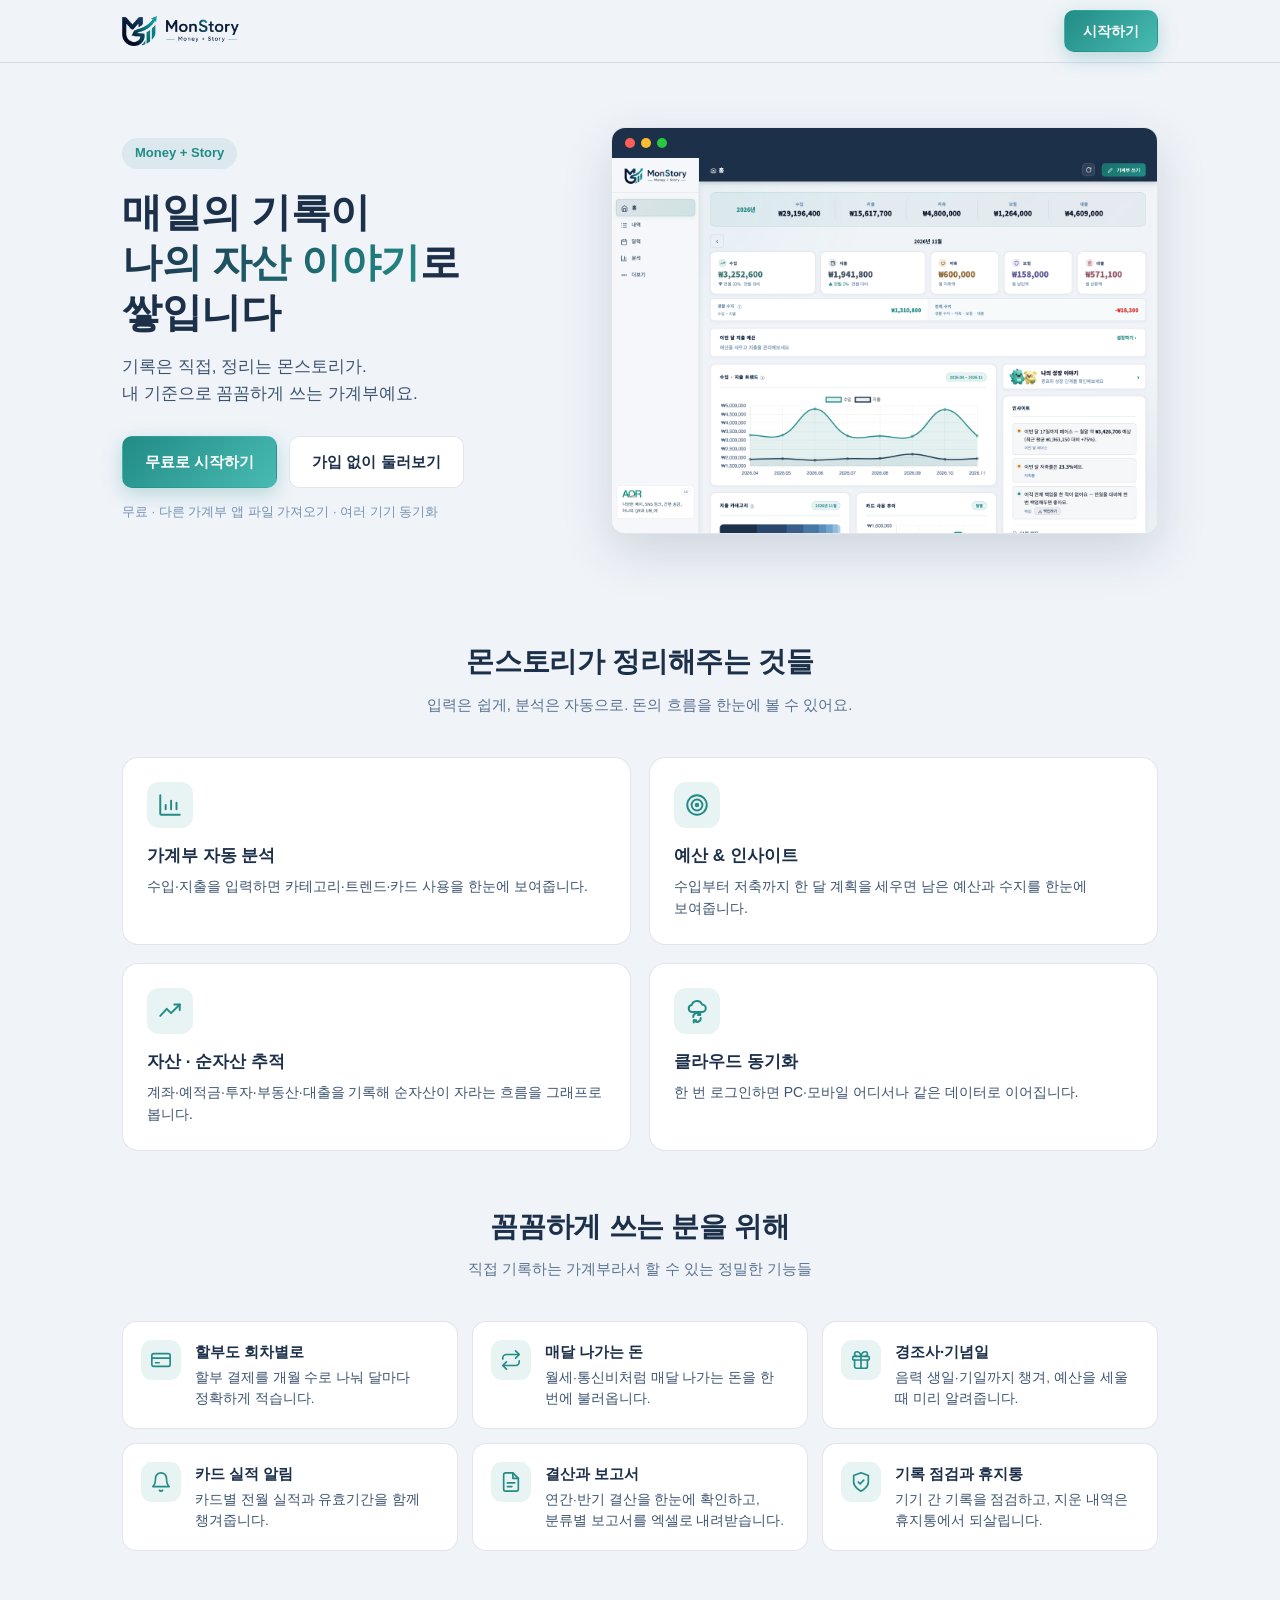
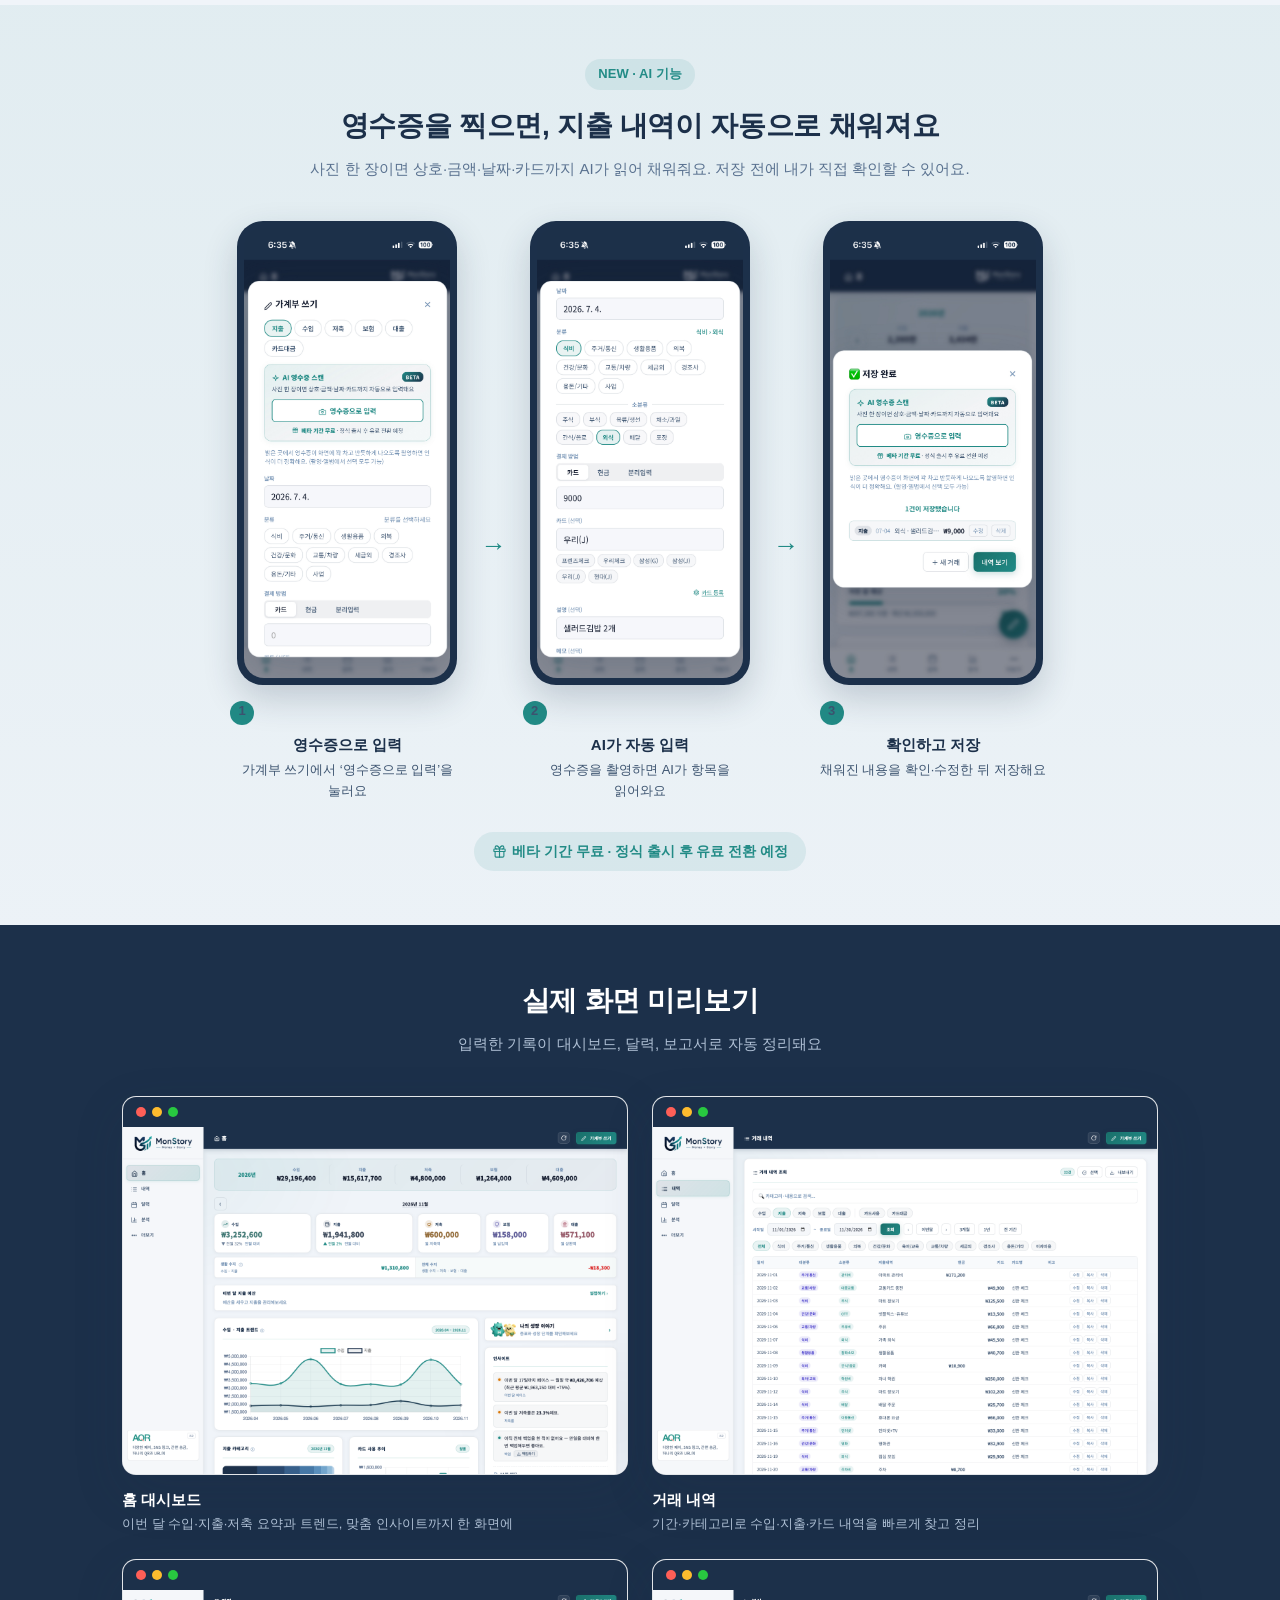
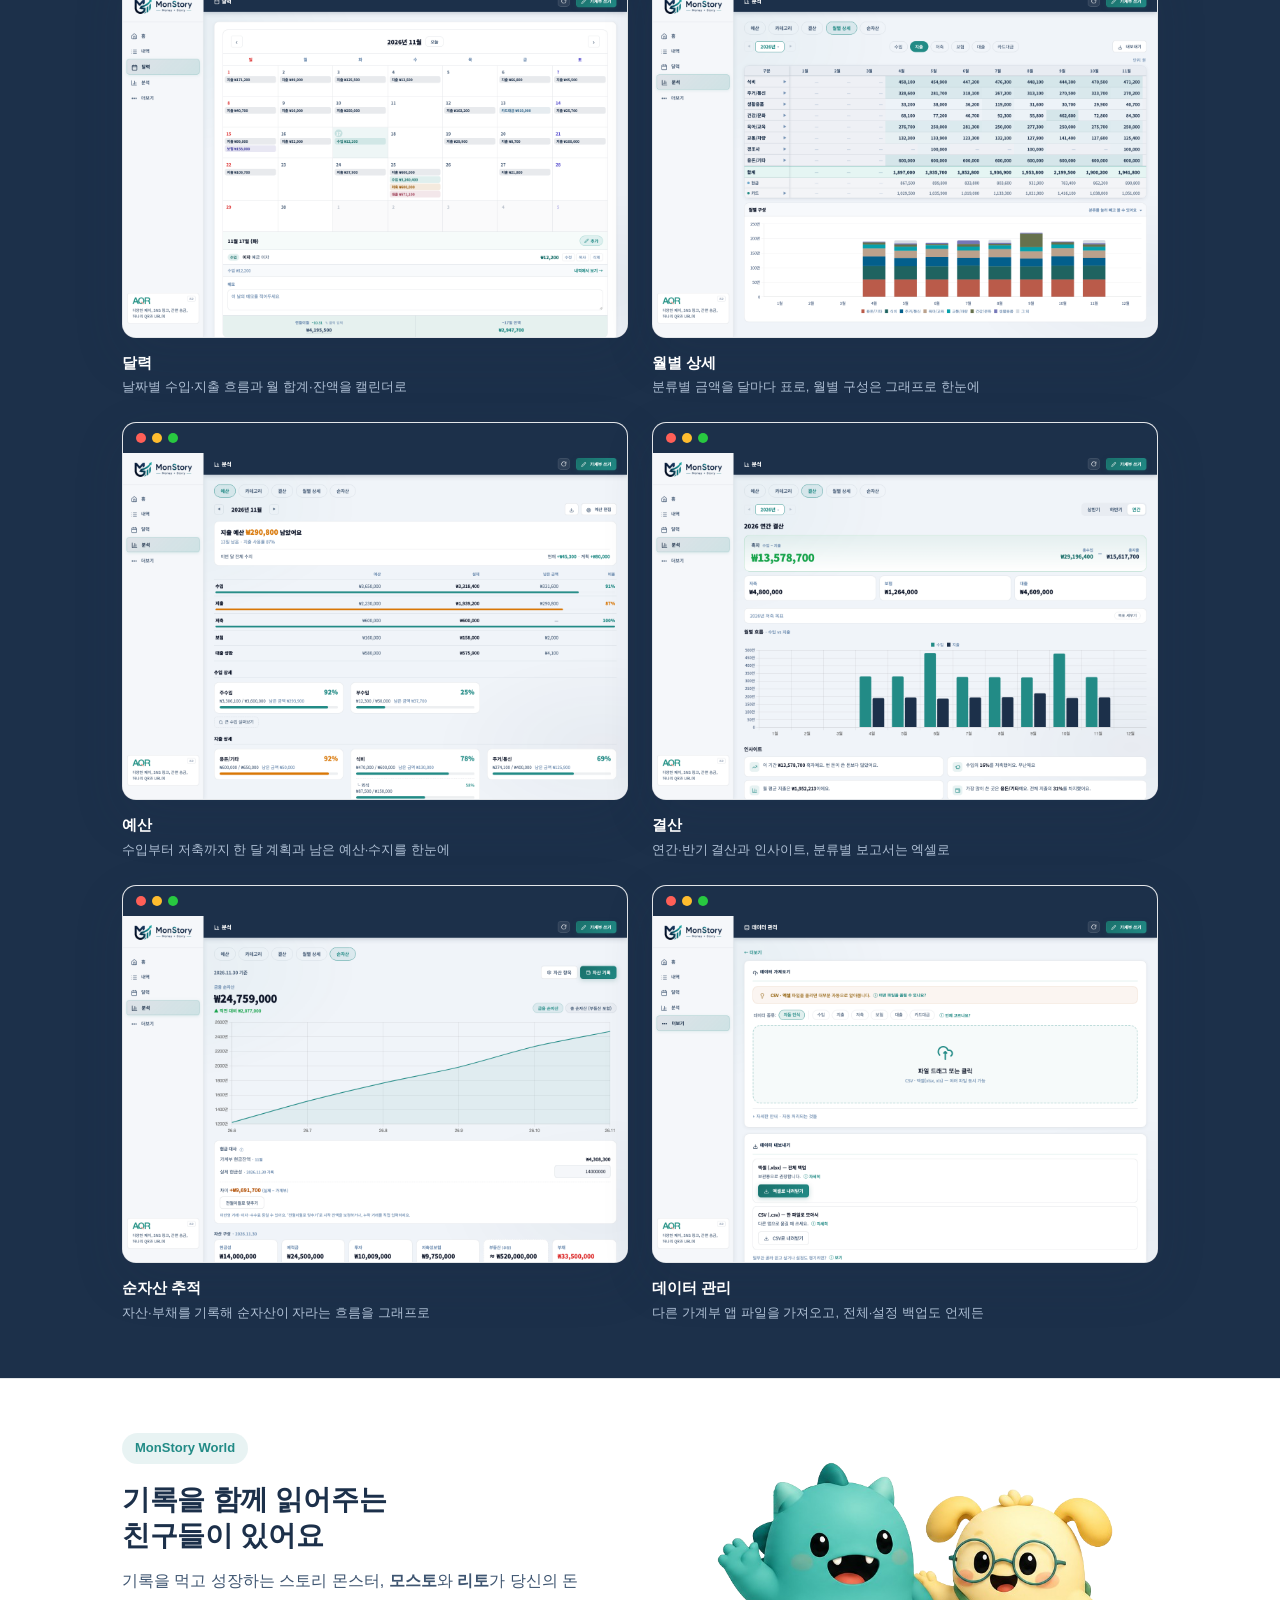
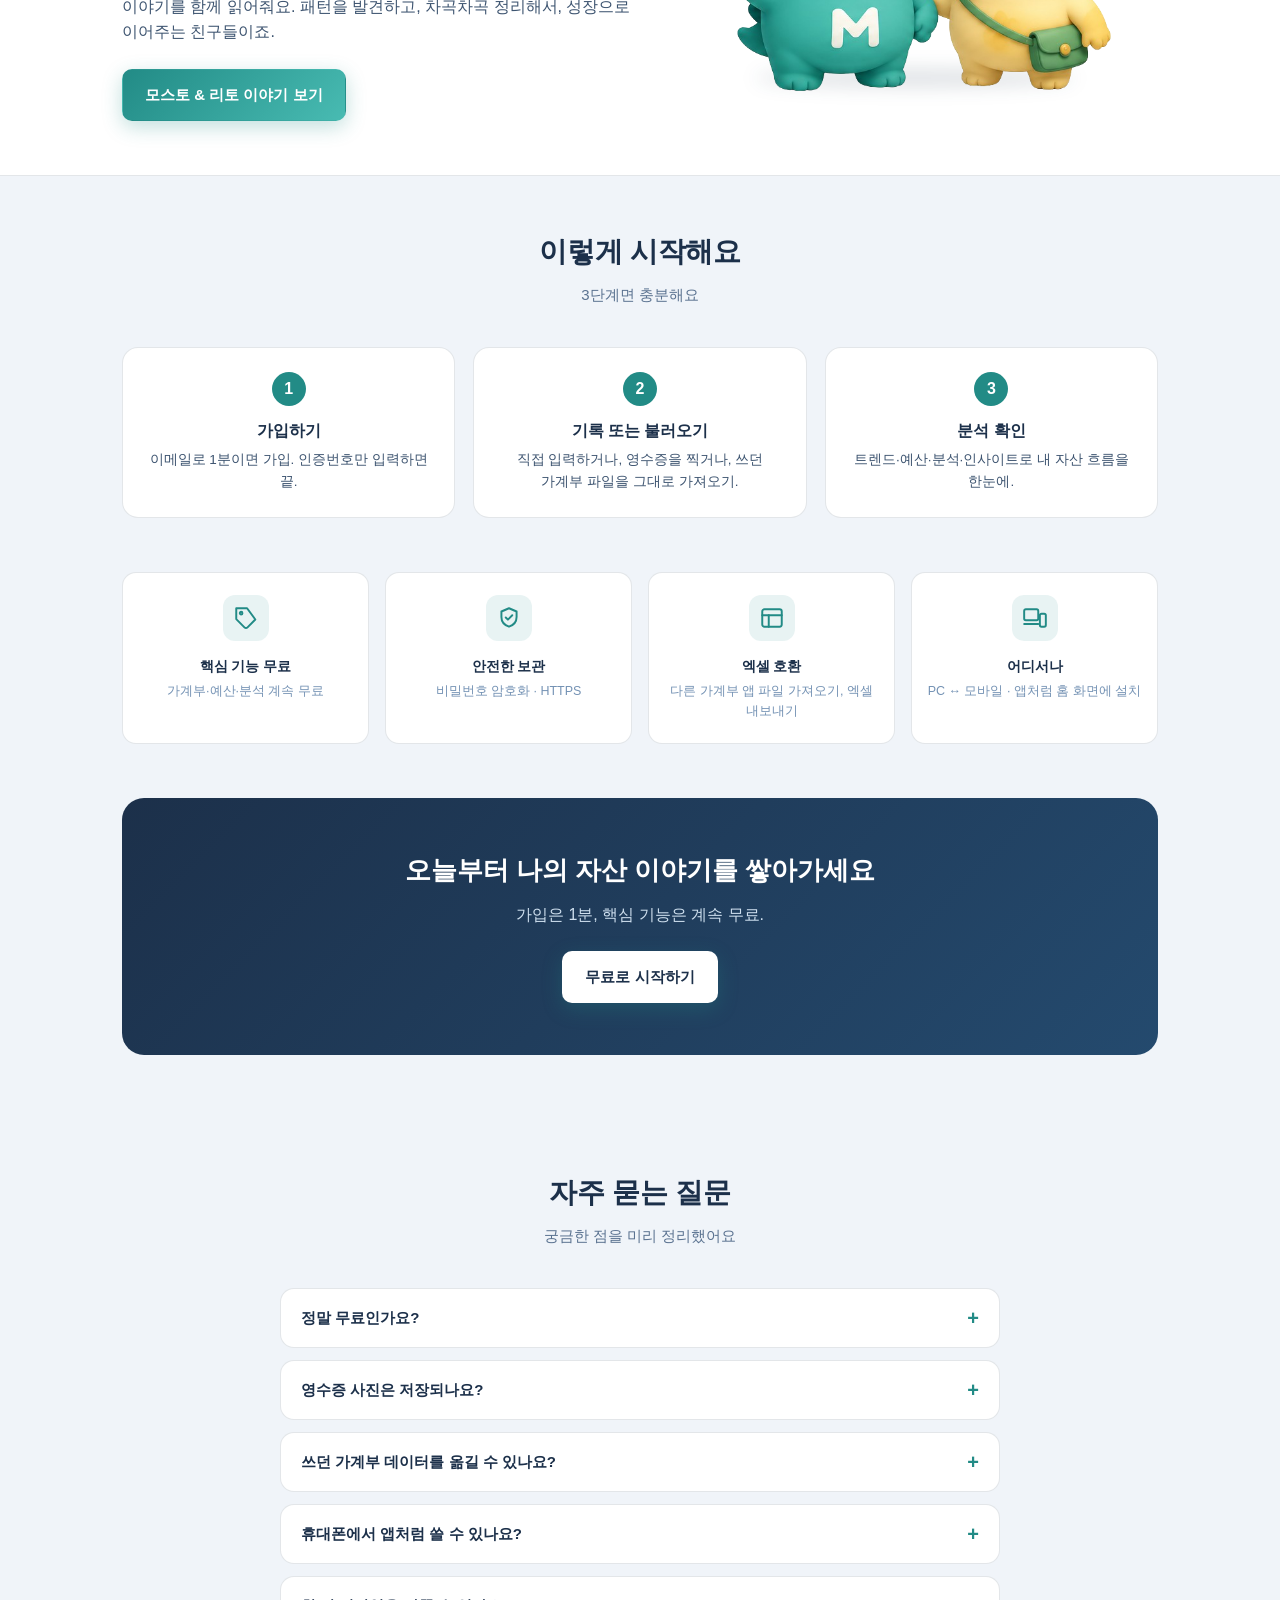
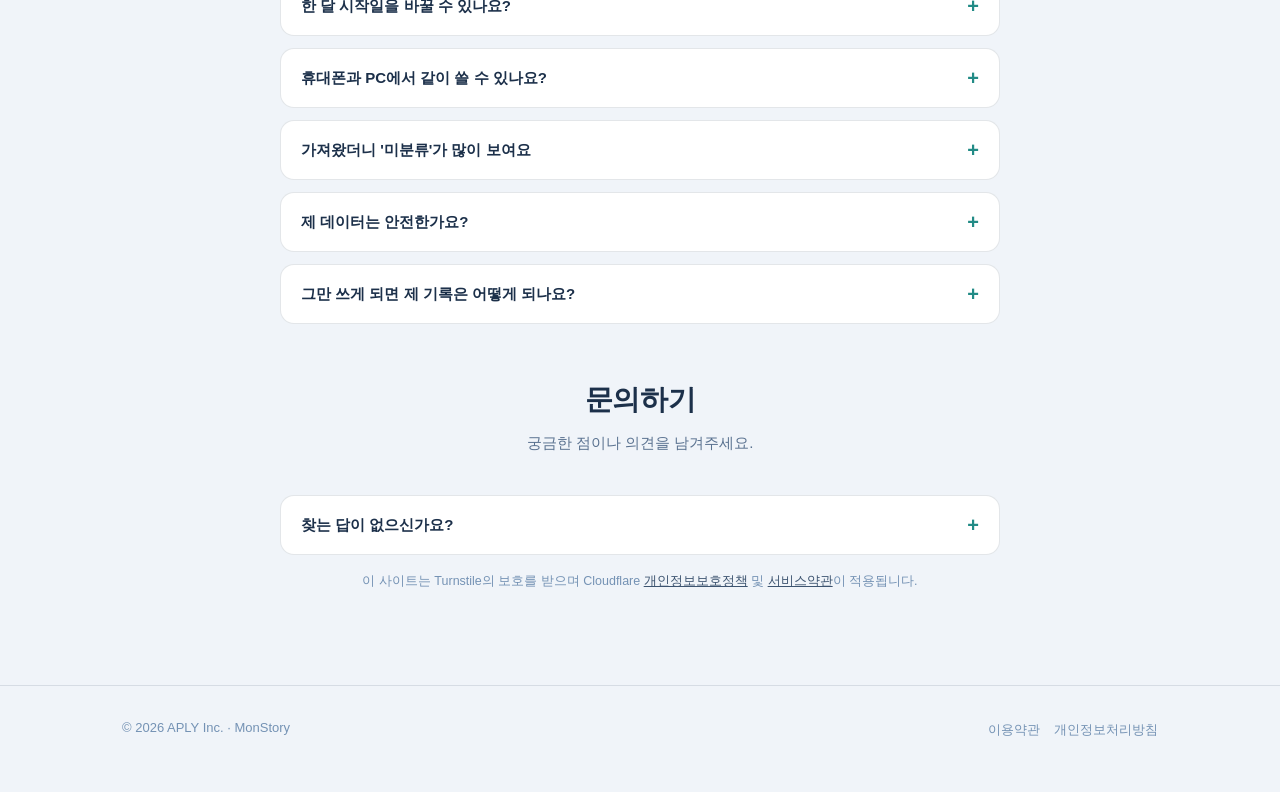
==== commit a9837917: "소개 페이지 — 결산 카드 문구 다듬기 '결산을 보고'(보고서와 겹침)·'받습니다'(흐릿함) → "연간·반기 결산을 한눈에 확인하고, 분류별 보고서를 엑셀로 내려받습니다." 제목 " ====
--- a/index.html
+++ b/index.html
@@ -93,7 +93,7 @@
       <div class="pro"><div class="pro-ic"><svg viewBox="0 0 24 24" width="22" height="22" fill="none" stroke="currentColor" stroke-width="1.8" stroke-linecap="round" stroke-linejoin="round"><path d="M17 2l4 4-4 4"/><path d="M3 11v-1a4 4 0 0 1 4-4h14"/><path d="M7 22l-4-4 4-4"/><path d="M21 13v1a4 4 0 0 1-4 4H3"/></svg></div><div><h3>매달 나가는 돈</h3><p>월세·통신비처럼 매달 나가는 돈을 한 번에 불러옵니다.</p></div></div>
       <div class="pro"><div class="pro-ic"><svg viewBox="0 0 24 24" width="22" height="22" fill="none" stroke="currentColor" stroke-width="1.8" stroke-linecap="round" stroke-linejoin="round"><rect x="3" y="8" width="18" height="4" rx="1"/><path d="M12 8v13"/><path d="M19 12v7a2 2 0 0 1-2 2H7a2 2 0 0 1-2-2v-7"/><path d="M7.5 8a2.5 2.5 0 0 1 0-5C11 3 12 8 12 8s1-5 4.5-5a2.5 2.5 0 0 1 0 5"/></svg></div><div><h3>경조사·기념일</h3><p>음력 생일·기일까지 챙겨, 예산을 세울 때 미리 알려줍니다.</p></div></div>
       <div class="pro"><div class="pro-ic"><svg viewBox="0 0 24 24" width="22" height="22" fill="none" stroke="currentColor" stroke-width="1.8" stroke-linecap="round" stroke-linejoin="round"><path d="M6 8a6 6 0 0 1 12 0c0 7 3 9 3 9H3s3-2 3-9"/><path d="M10.3 21a1.94 1.94 0 0 0 3.4 0"/></svg></div><div><h3>카드 실적 알림</h3><p>카드별 전월 실적과 유효기간을 함께 챙겨줍니다.</p></div></div>
-      <div class="pro"><div class="pro-ic"><svg viewBox="0 0 24 24" width="22" height="22" fill="none" stroke="currentColor" stroke-width="1.8" stroke-linecap="round" stroke-linejoin="round"><path d="M14 2H6a2 2 0 0 0-2 2v16a2 2 0 0 0 2 2h12a2 2 0 0 0 2-2V8z"/><path d="M14 2v6h6"/><path d="M8 13h8"/><path d="M8 17h5"/></svg></div><div><h3>1년 결산과 보고서</h3><p>연간·반기 결산을 보고, 분류별 보고서를 엑셀로 받습니다.</p></div></div>
+      <div class="pro"><div class="pro-ic"><svg viewBox="0 0 24 24" width="22" height="22" fill="none" stroke="currentColor" stroke-width="1.8" stroke-linecap="round" stroke-linejoin="round"><path d="M14 2H6a2 2 0 0 0-2 2v16a2 2 0 0 0 2 2h12a2 2 0 0 0 2-2V8z"/><path d="M14 2v6h6"/><path d="M8 13h8"/><path d="M8 17h5"/></svg></div><div><h3>결산과 보고서</h3><p>연간·반기 결산을 한눈에 확인하고, 분류별 보고서를 엑셀로 내려받습니다.</p></div></div>
       <div class="pro"><div class="pro-ic"><svg viewBox="0 0 24 24" width="22" height="22" fill="none" stroke="currentColor" stroke-width="1.8" stroke-linecap="round" stroke-linejoin="round"><path d="M12 22s8-4 8-10V5l-8-3-8 3v7c0 6 8 10 8 10z"/><path d="m9 12 2 2 4-4"/></svg></div><div><h3>기록 점검과 휴지통</h3><p>기기 간 기록을 점검하고, 지운 내역은 휴지통에서 되살립니다.</p></div></div>
     </div>
   </div></section>
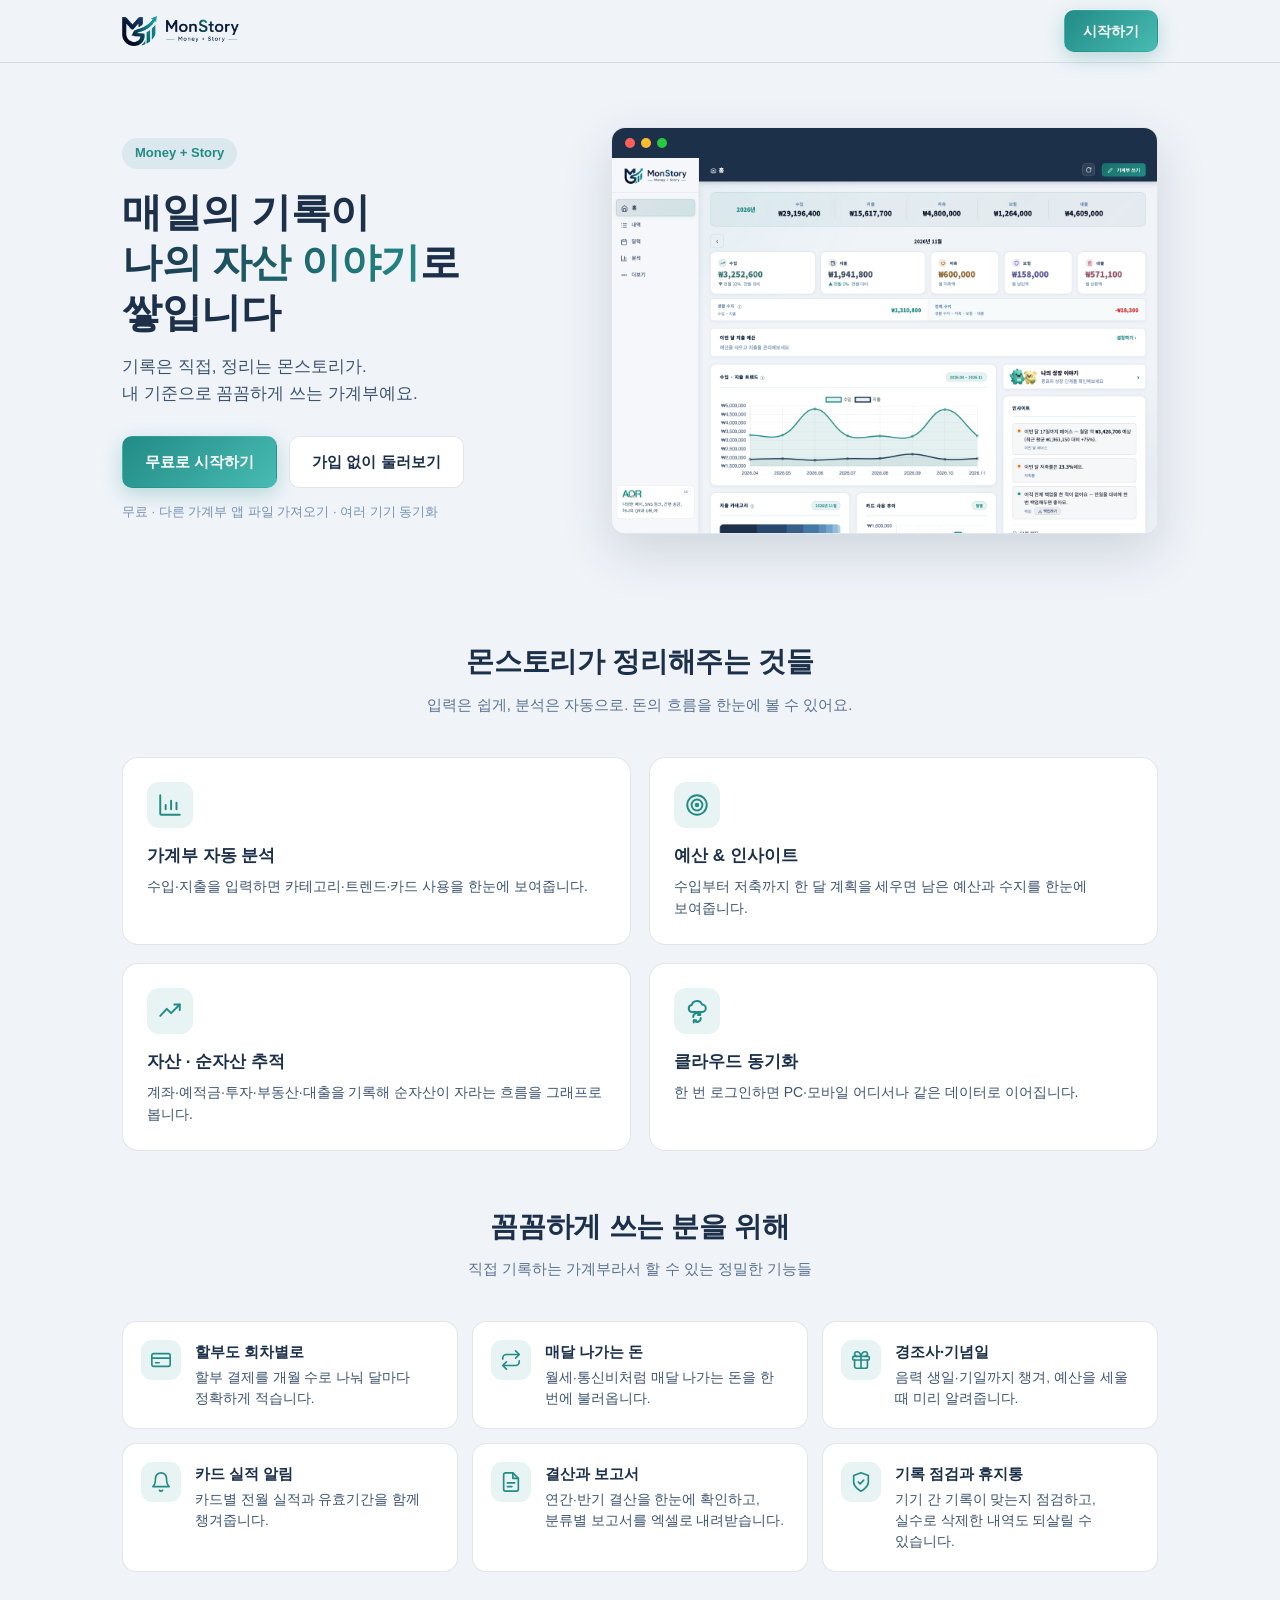
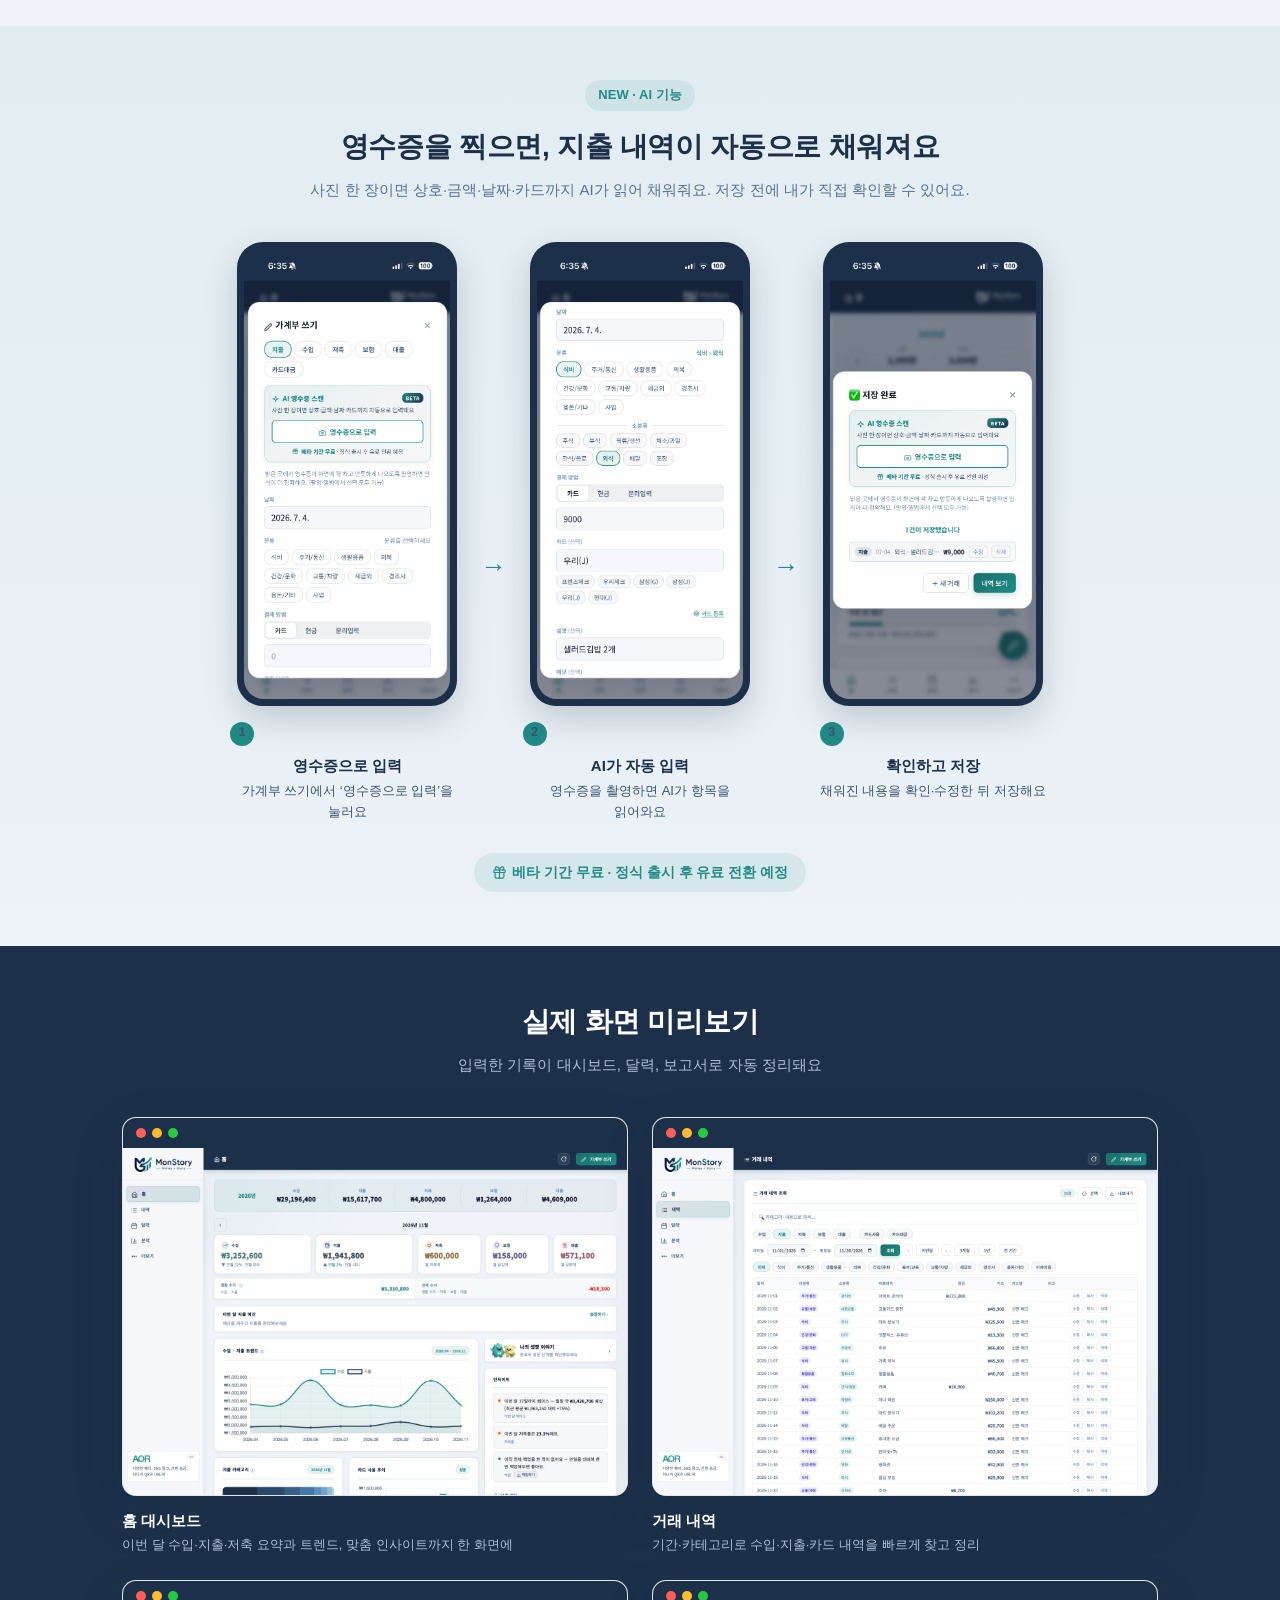
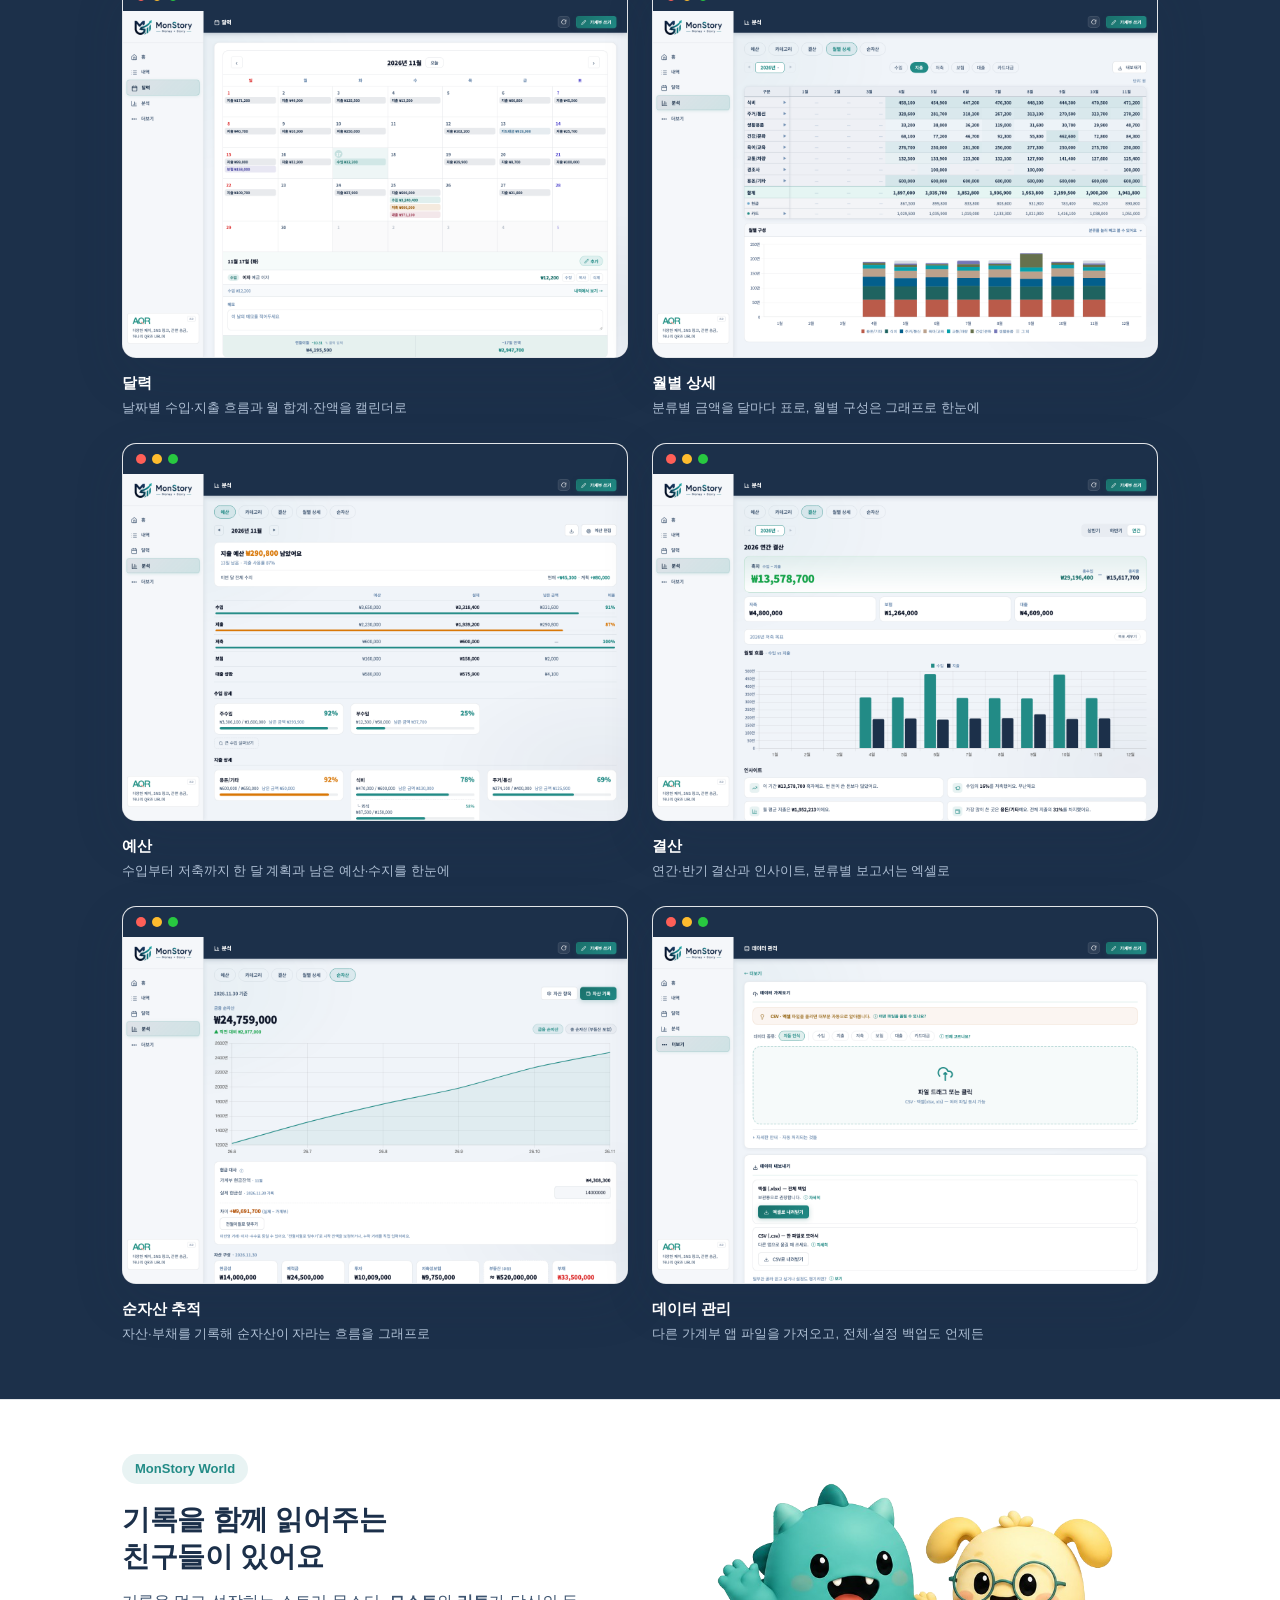
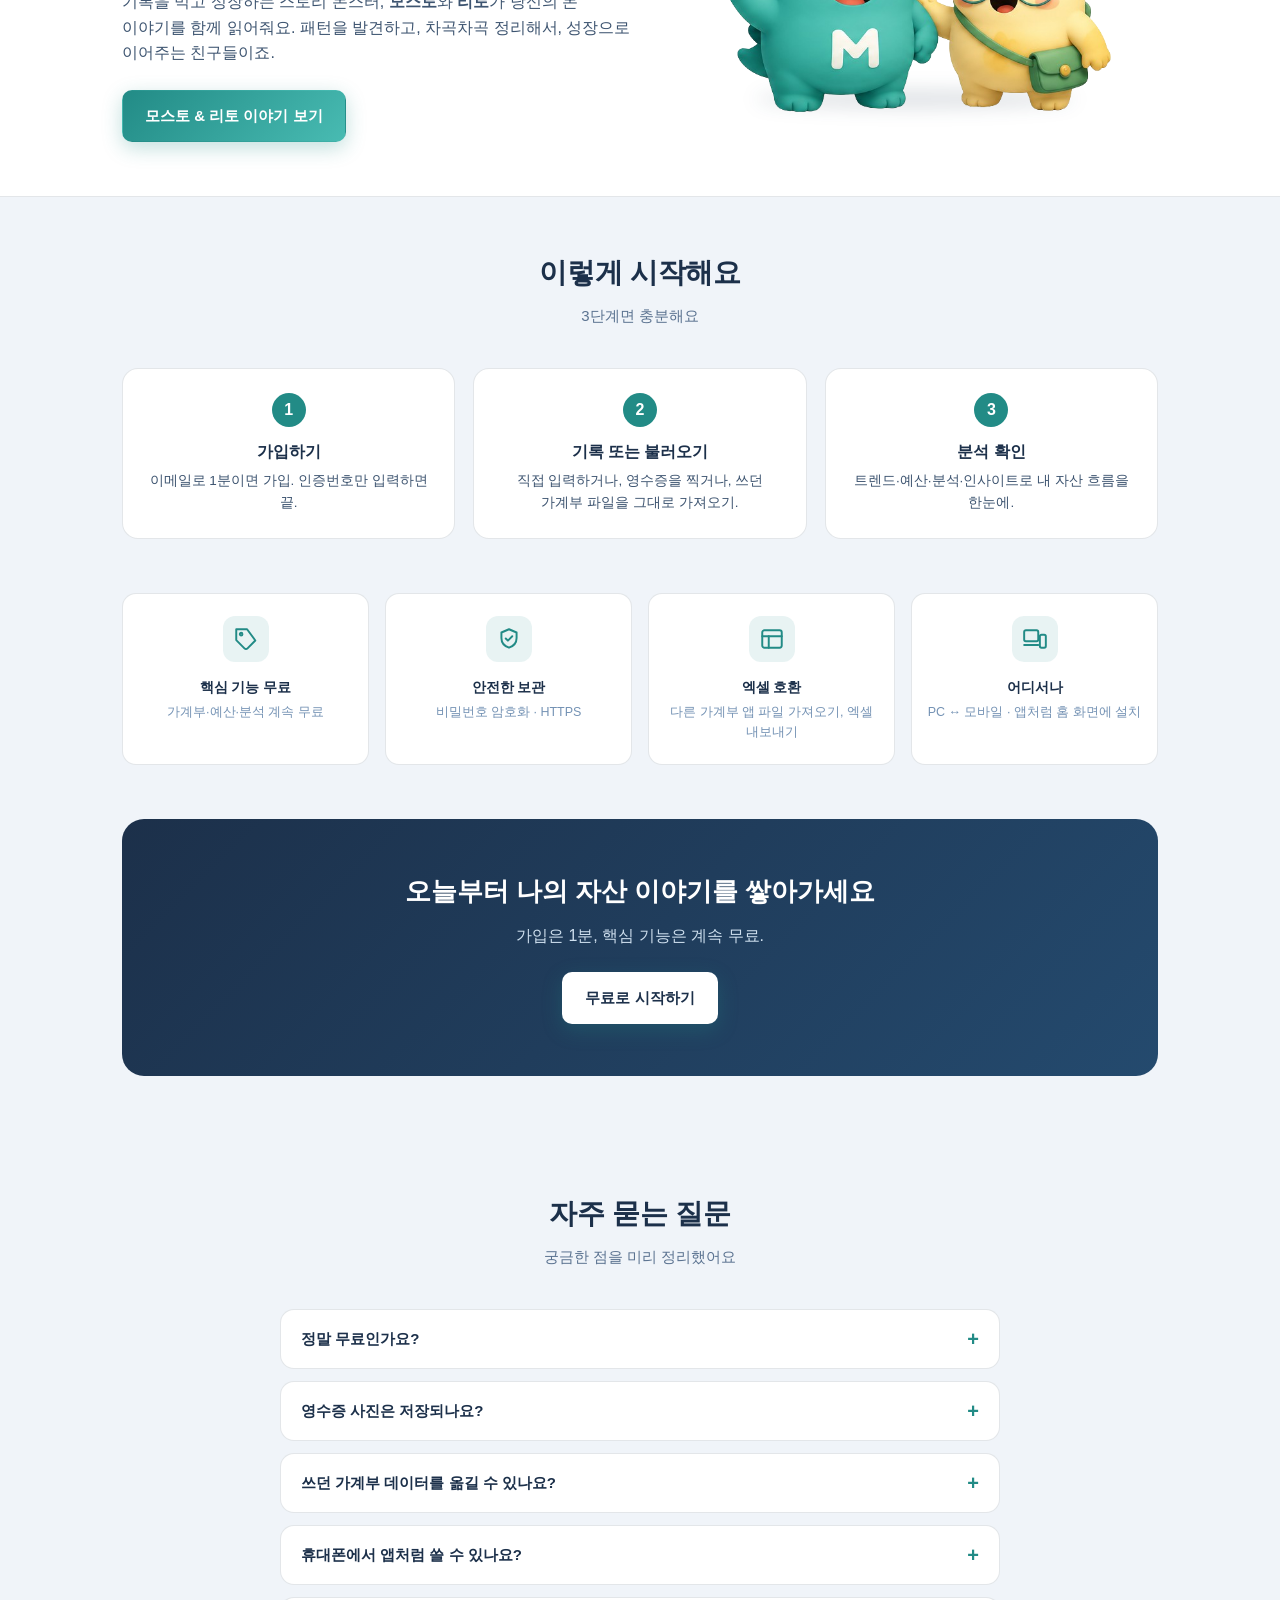
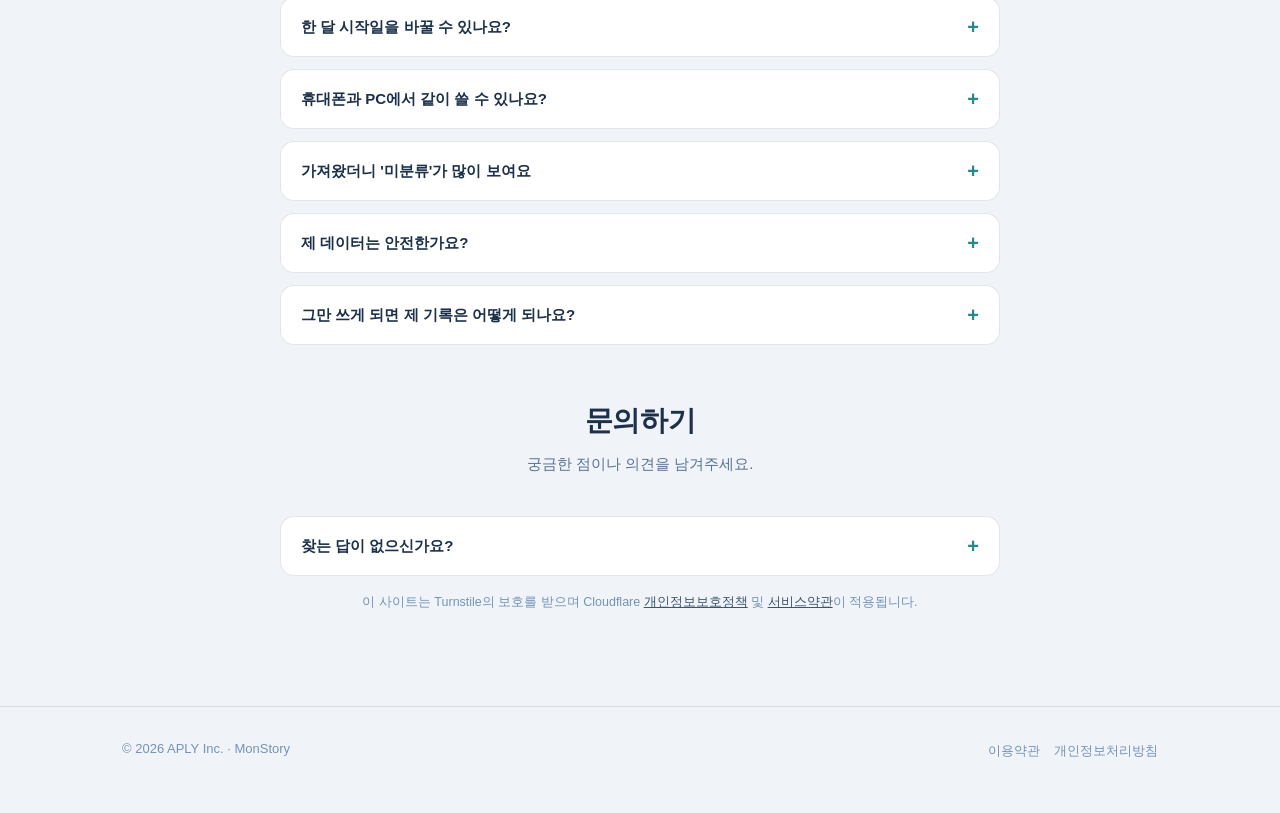
==== commit c5dc6919: "소개 페이지 — 점검·휴지통 카드 문구 '휴지통' 반복·'지운 내역은 되살립니다'(저절로 되살리는 것처럼 읽힘) → "기기 간 기록이 맞는지 점검하고, 실수로 삭제한 내역도 되살릴" ====
--- a/index.html
+++ b/index.html
@@ -94,7 +94,7 @@
       <div class="pro"><div class="pro-ic"><svg viewBox="0 0 24 24" width="22" height="22" fill="none" stroke="currentColor" stroke-width="1.8" stroke-linecap="round" stroke-linejoin="round"><rect x="3" y="8" width="18" height="4" rx="1"/><path d="M12 8v13"/><path d="M19 12v7a2 2 0 0 1-2 2H7a2 2 0 0 1-2-2v-7"/><path d="M7.5 8a2.5 2.5 0 0 1 0-5C11 3 12 8 12 8s1-5 4.5-5a2.5 2.5 0 0 1 0 5"/></svg></div><div><h3>경조사·기념일</h3><p>음력 생일·기일까지 챙겨, 예산을 세울 때 미리 알려줍니다.</p></div></div>
       <div class="pro"><div class="pro-ic"><svg viewBox="0 0 24 24" width="22" height="22" fill="none" stroke="currentColor" stroke-width="1.8" stroke-linecap="round" stroke-linejoin="round"><path d="M6 8a6 6 0 0 1 12 0c0 7 3 9 3 9H3s3-2 3-9"/><path d="M10.3 21a1.94 1.94 0 0 0 3.4 0"/></svg></div><div><h3>카드 실적 알림</h3><p>카드별 전월 실적과 유효기간을 함께 챙겨줍니다.</p></div></div>
       <div class="pro"><div class="pro-ic"><svg viewBox="0 0 24 24" width="22" height="22" fill="none" stroke="currentColor" stroke-width="1.8" stroke-linecap="round" stroke-linejoin="round"><path d="M14 2H6a2 2 0 0 0-2 2v16a2 2 0 0 0 2 2h12a2 2 0 0 0 2-2V8z"/><path d="M14 2v6h6"/><path d="M8 13h8"/><path d="M8 17h5"/></svg></div><div><h3>결산과 보고서</h3><p>연간·반기 결산을 한눈에 확인하고, 분류별 보고서를 엑셀로 내려받습니다.</p></div></div>
-      <div class="pro"><div class="pro-ic"><svg viewBox="0 0 24 24" width="22" height="22" fill="none" stroke="currentColor" stroke-width="1.8" stroke-linecap="round" stroke-linejoin="round"><path d="M12 22s8-4 8-10V5l-8-3-8 3v7c0 6 8 10 8 10z"/><path d="m9 12 2 2 4-4"/></svg></div><div><h3>기록 점검과 휴지통</h3><p>기기 간 기록을 점검하고, 지운 내역은 휴지통에서 되살립니다.</p></div></div>
+      <div class="pro"><div class="pro-ic"><svg viewBox="0 0 24 24" width="22" height="22" fill="none" stroke="currentColor" stroke-width="1.8" stroke-linecap="round" stroke-linejoin="round"><path d="M12 22s8-4 8-10V5l-8-3-8 3v7c0 6 8 10 8 10z"/><path d="m9 12 2 2 4-4"/></svg></div><div><h3>기록 점검과 휴지통</h3><p>기기 간 기록이 맞는지 점검하고, 실수로 삭제한 내역도 되살릴 수 있습니다.</p></div></div>
     </div>
   </div></section>
 
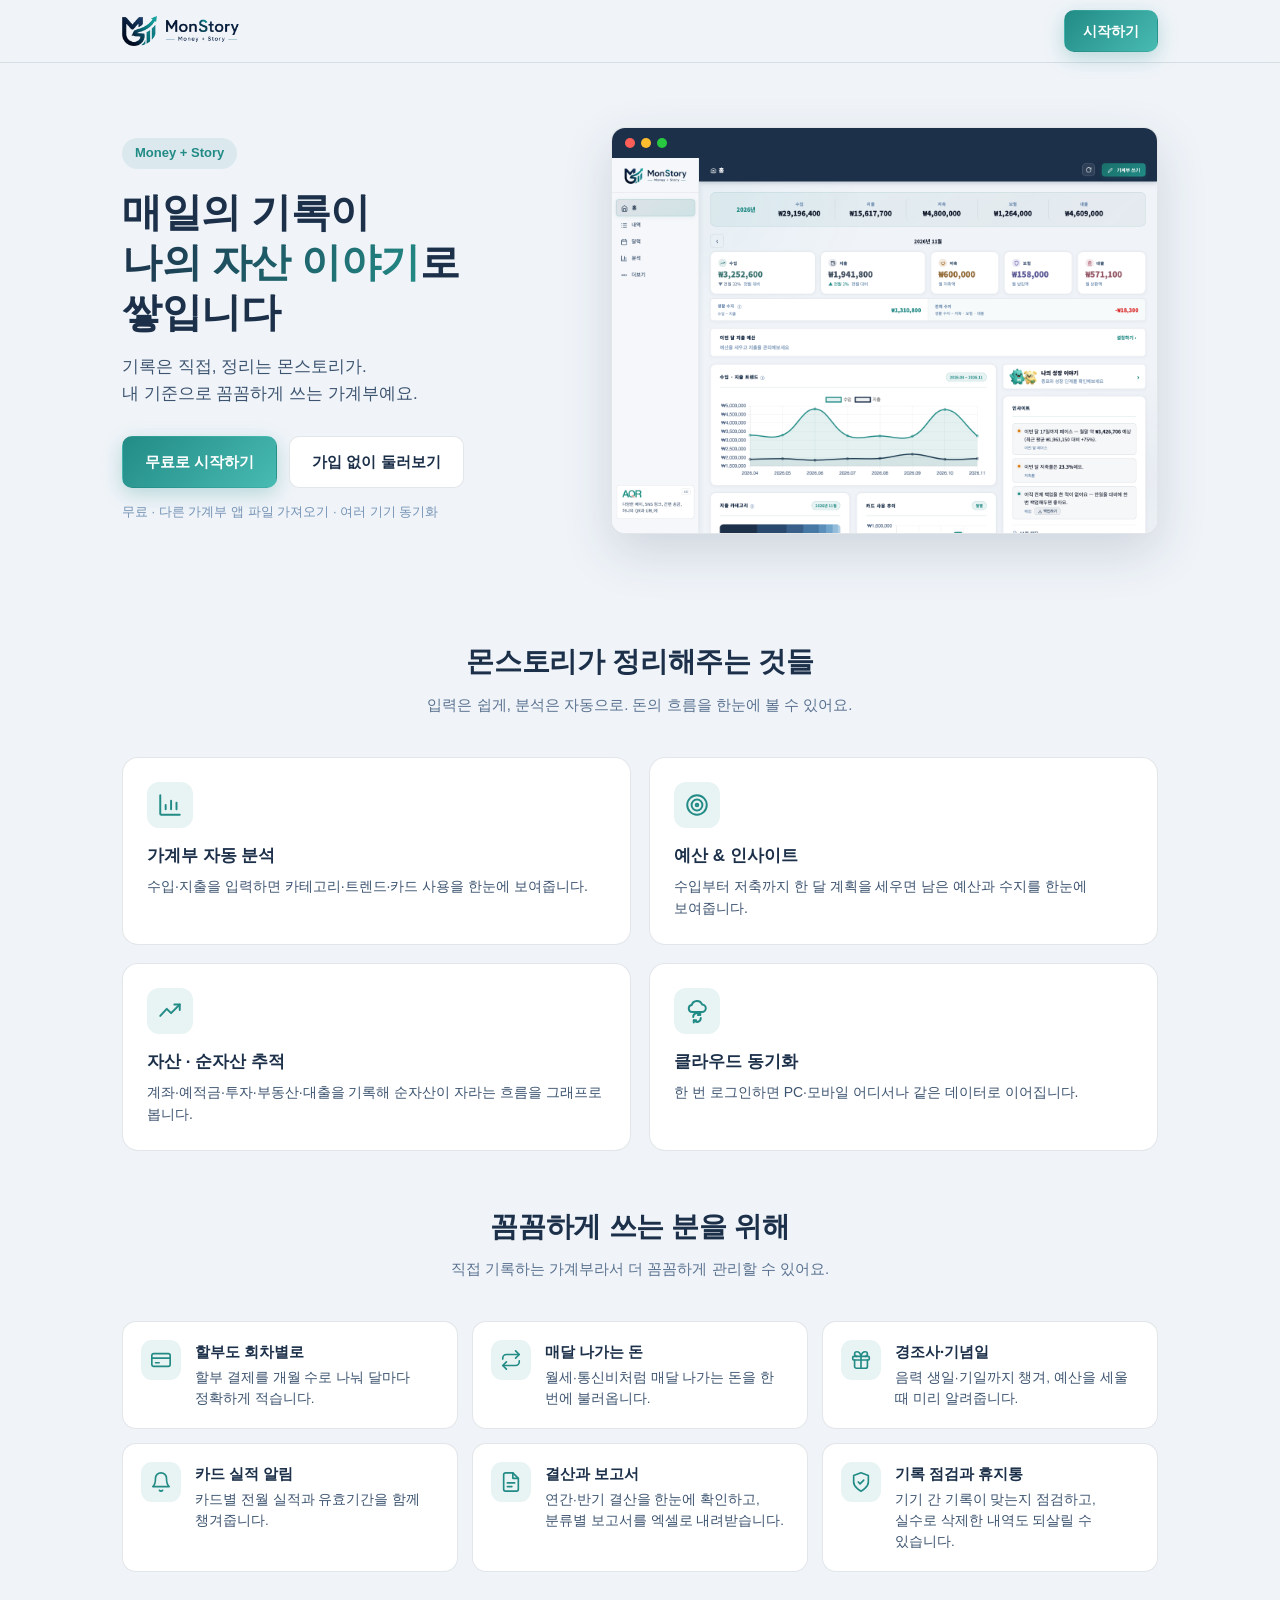
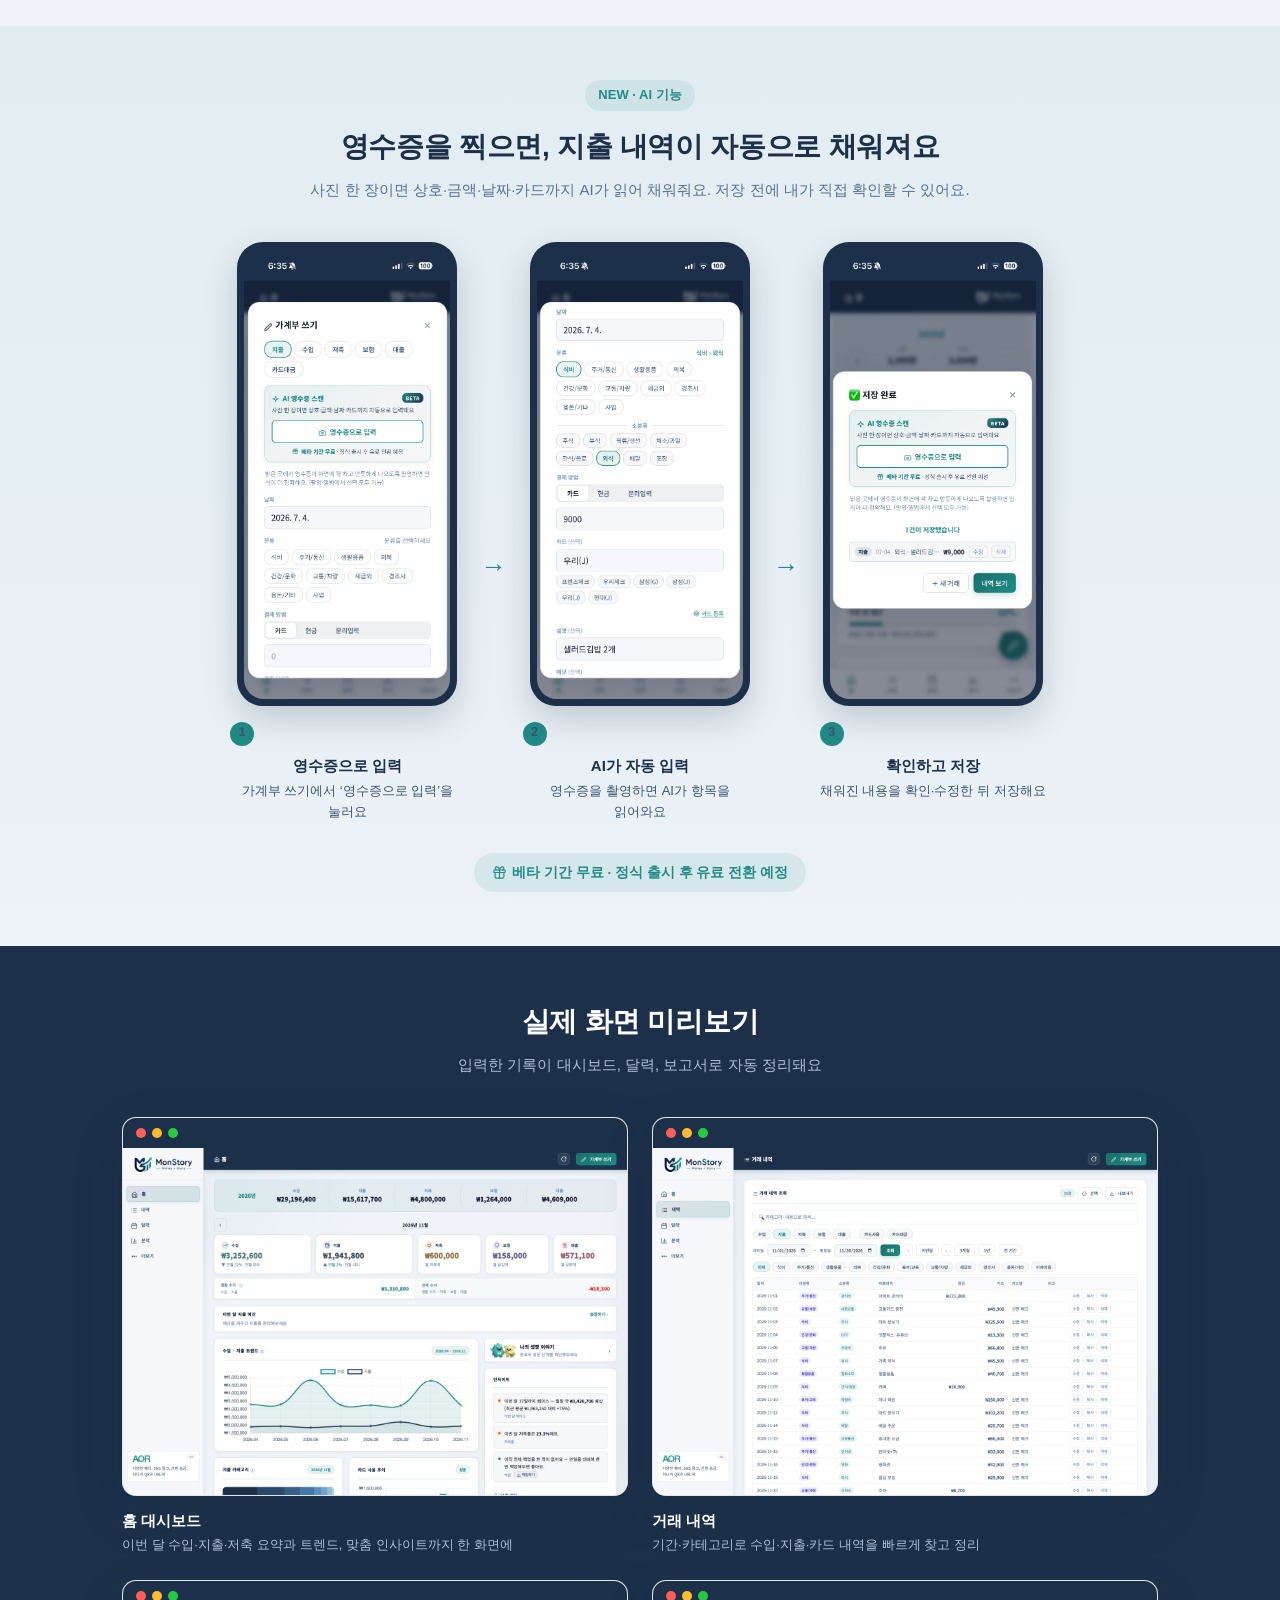
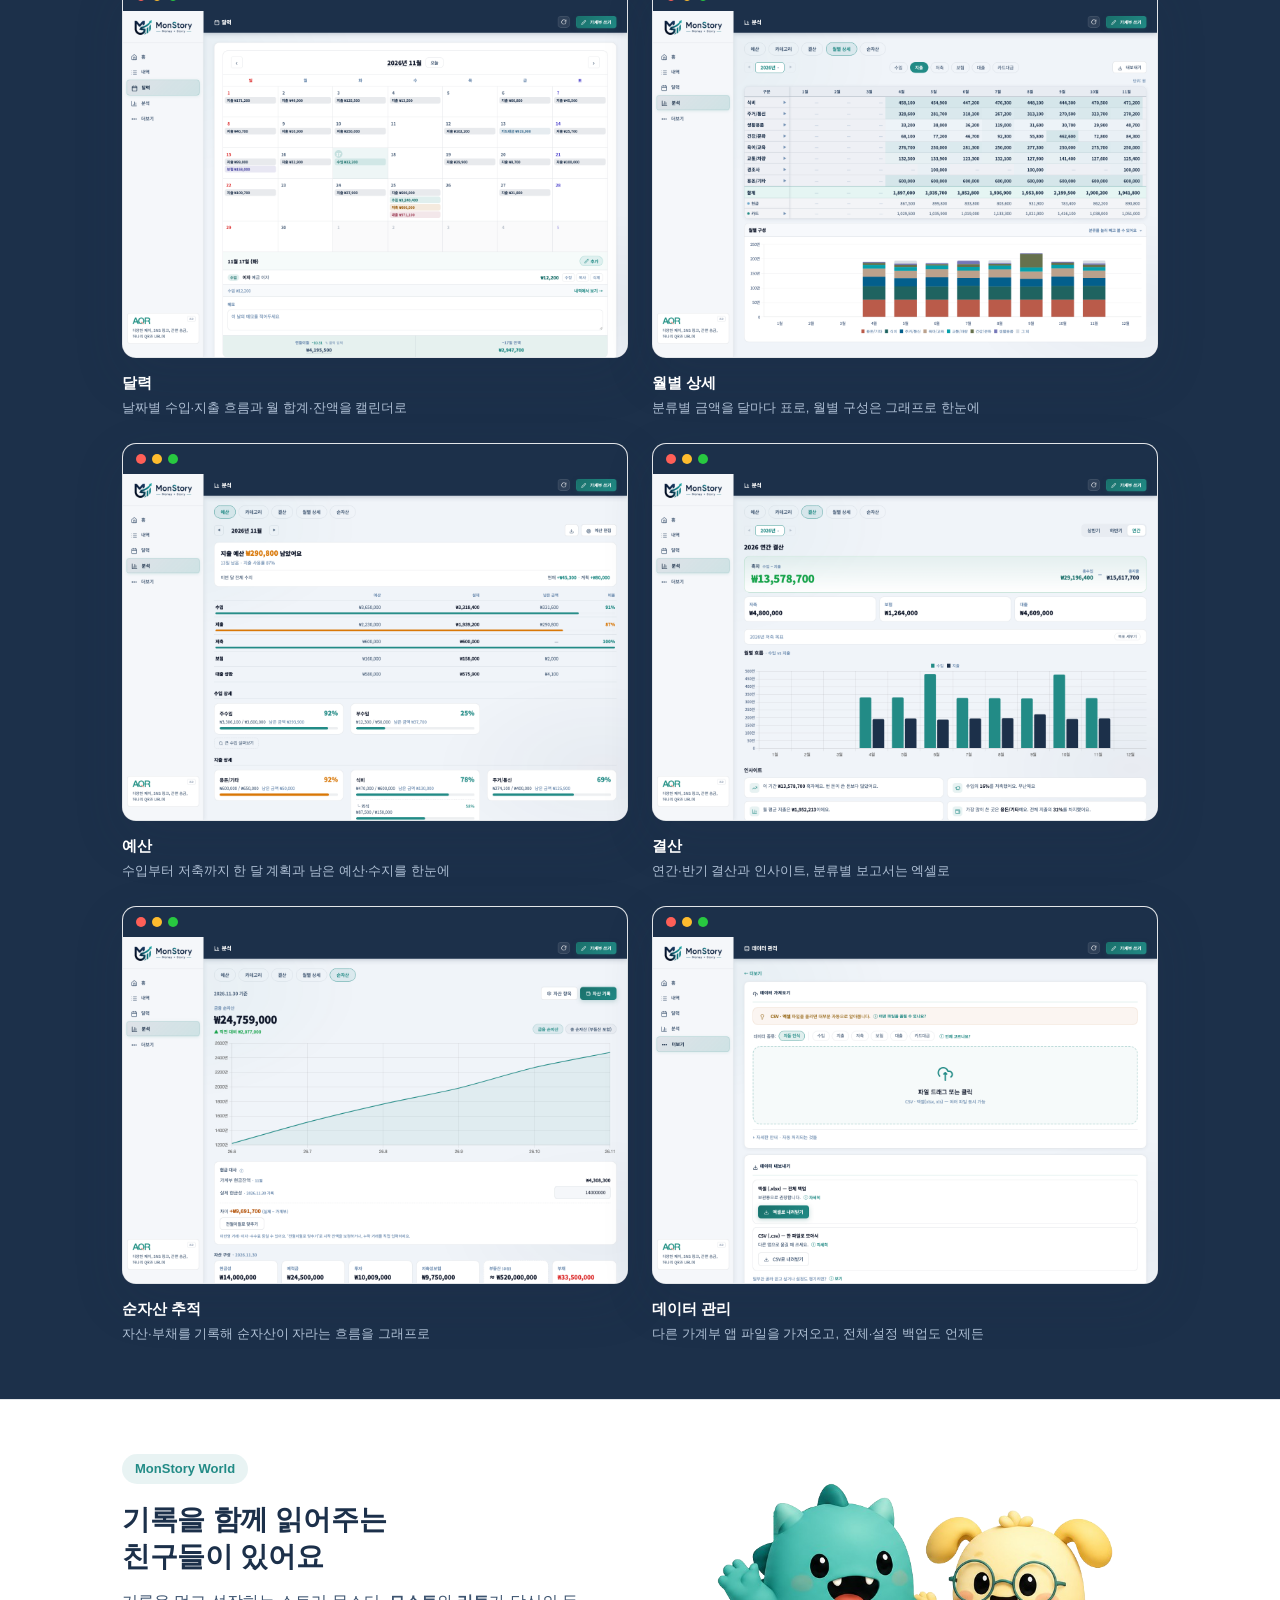
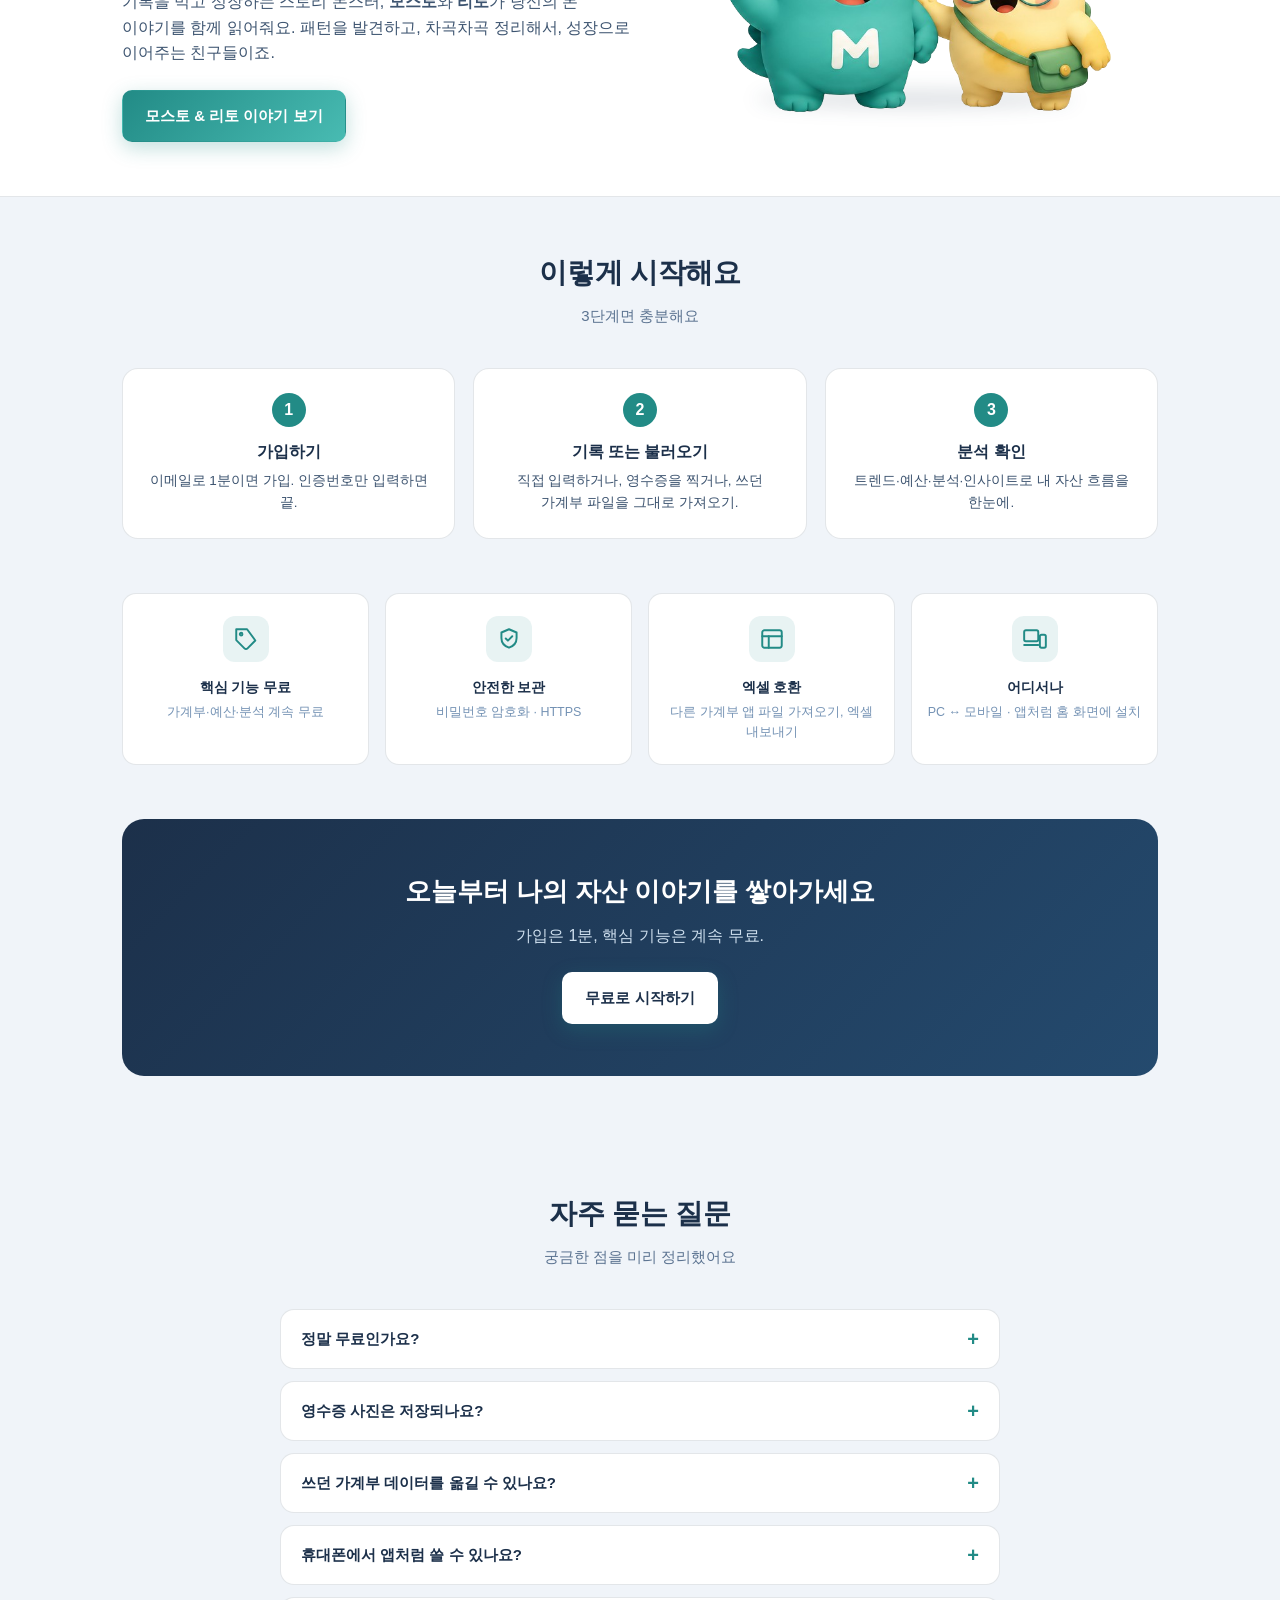
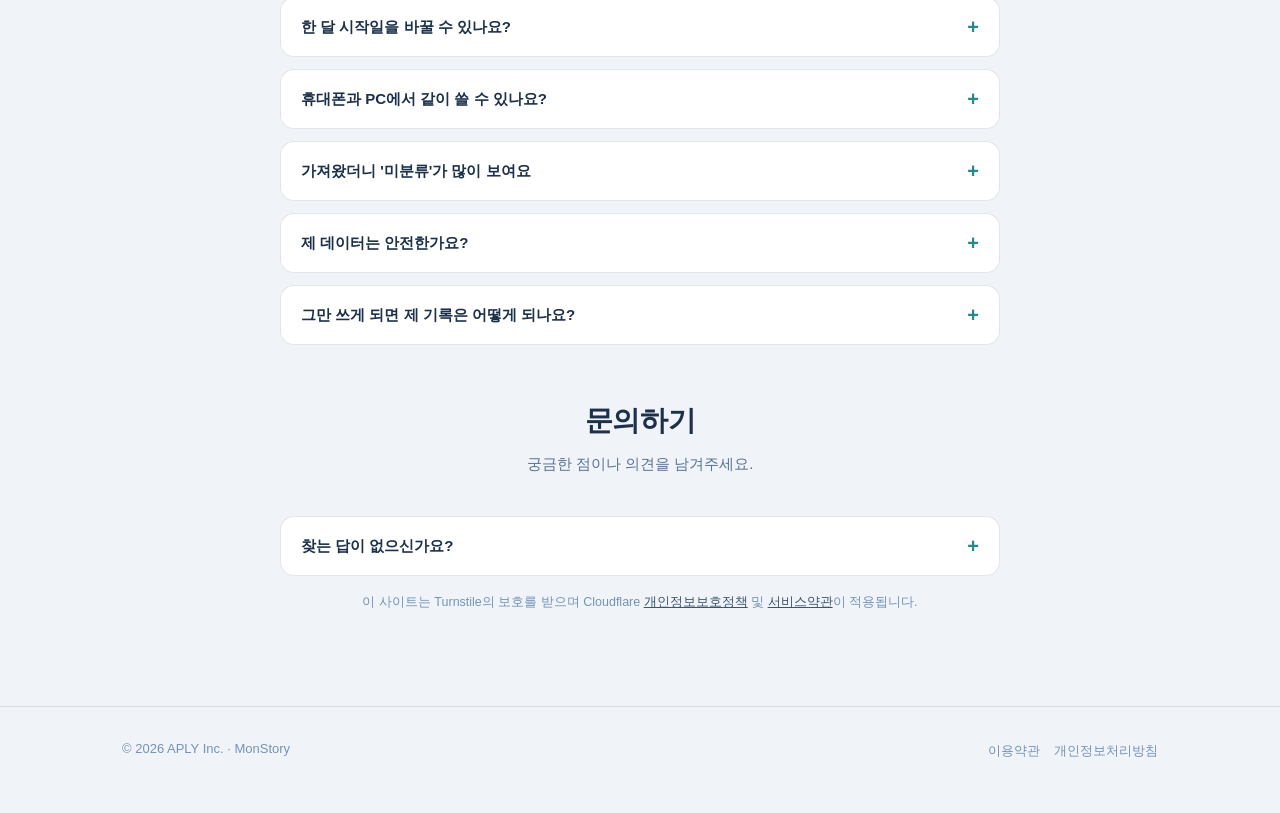
==== commit f6956152: "소개 페이지 — '꼼꼼하게 쓰는 분을 위해' 설명을 다른 구역처럼 '~요'로 "직접 기록하는 가계부라서 더 꼼꼼하게 관리할 수 있어요."(사용자 문안)  Co-Authored-By" ====
--- a/index.html
+++ b/index.html
@@ -87,7 +87,7 @@
   <!-- FOR DETAIL-ORIENTED USERS (2026-11-17) — 직접 기록하는 가계부라서 할 수 있는 기능 -->
   <section class="pro-sec"><div class="wrap">
     <h2 class="sec-ttl">꼼꼼하게 쓰는 분을 위해</h2>
-    <p class="sec-sub">직접 기록하는 가계부라서 할 수 있는 정밀한 기능들</p>
+    <p class="sec-sub">직접 기록하는 가계부라서 더 꼼꼼하게 관리할 수 있어요.</p>
     <div class="pro-grid">
       <div class="pro"><div class="pro-ic"><svg viewBox="0 0 24 24" width="22" height="22" fill="none" stroke="currentColor" stroke-width="1.8" stroke-linecap="round" stroke-linejoin="round"><rect x="2" y="5" width="20" height="14" rx="2"/><path d="M2 10h20"/><path d="M6 15h4"/></svg></div><div><h3>할부도 회차별로</h3><p>할부 결제를 개월 수로 나눠 달마다 정확하게 적습니다.</p></div></div>
       <div class="pro"><div class="pro-ic"><svg viewBox="0 0 24 24" width="22" height="22" fill="none" stroke="currentColor" stroke-width="1.8" stroke-linecap="round" stroke-linejoin="round"><path d="M17 2l4 4-4 4"/><path d="M3 11v-1a4 4 0 0 1 4-4h14"/><path d="M7 22l-4-4 4-4"/><path d="M21 13v1a4 4 0 0 1-4 4H3"/></svg></div><div><h3>매달 나가는 돈</h3><p>월세·통신비처럼 매달 나가는 돈을 한 번에 불러옵니다.</p></div></div>
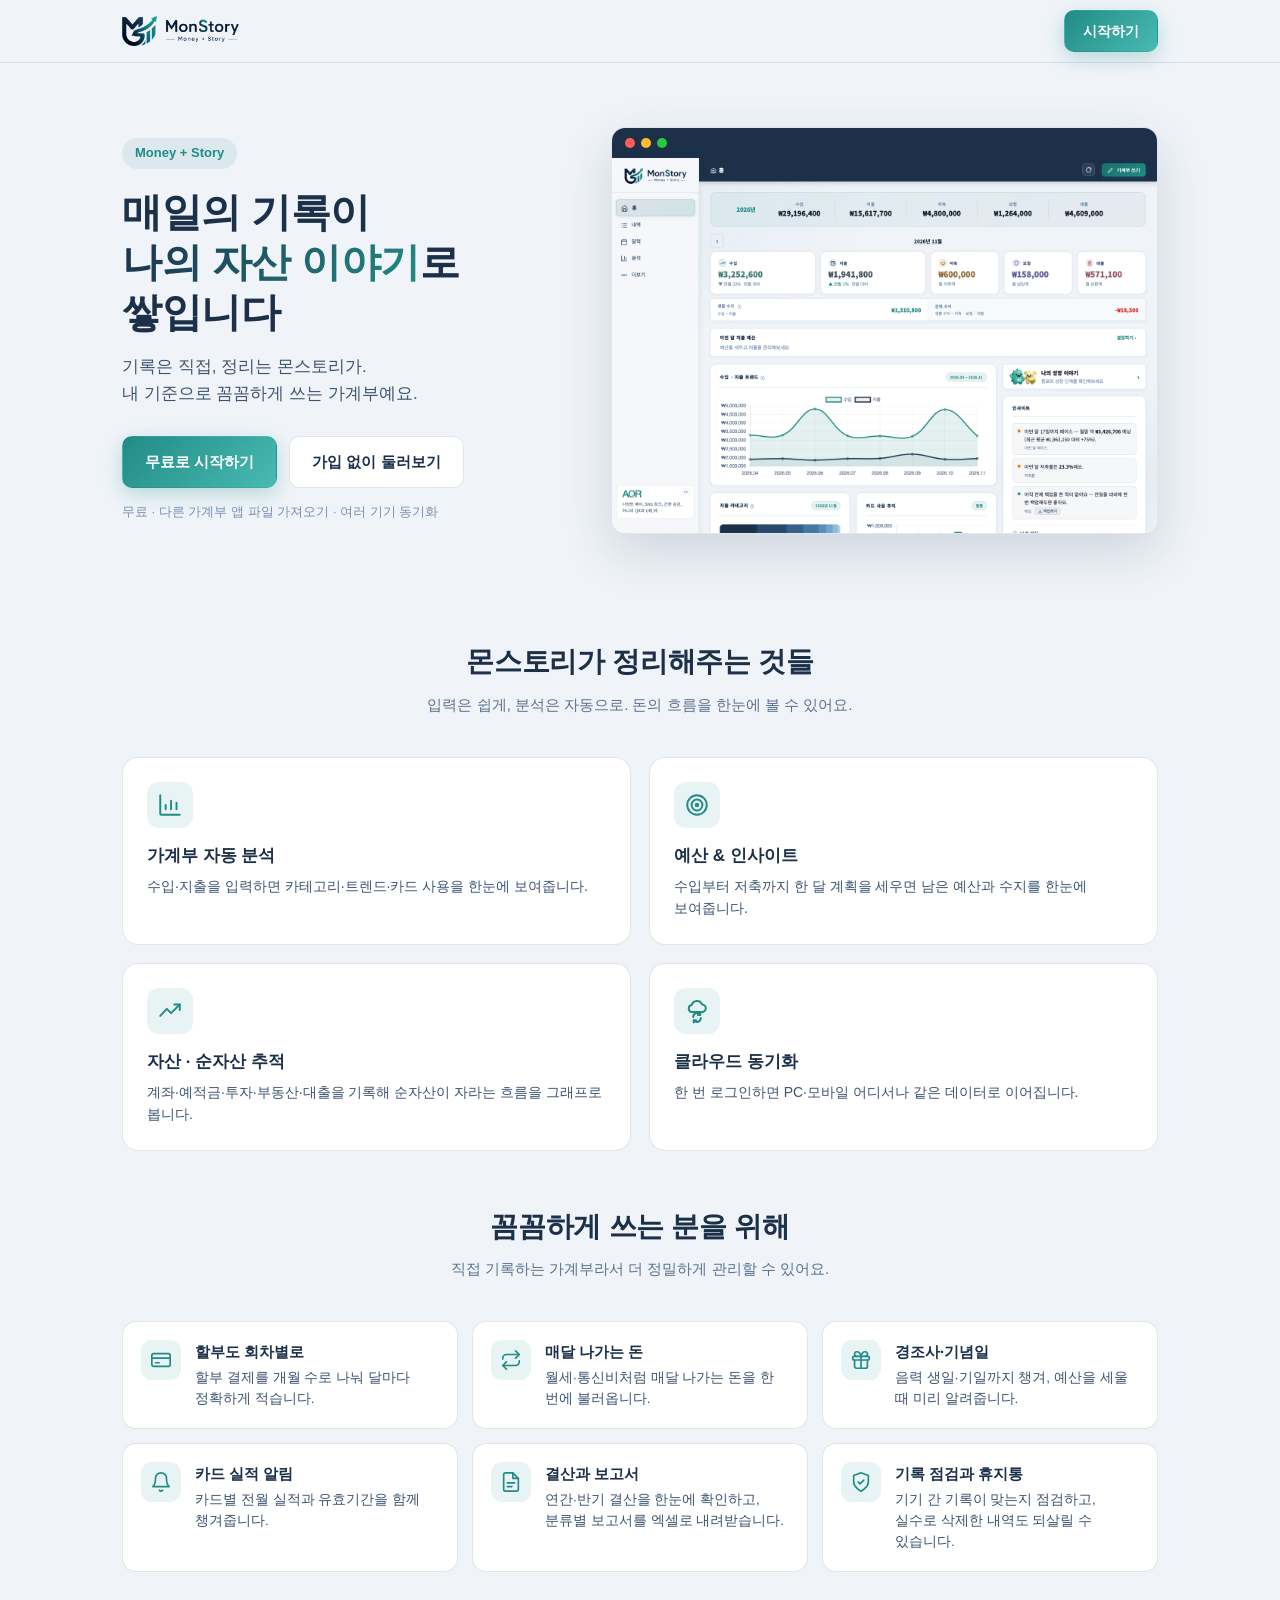
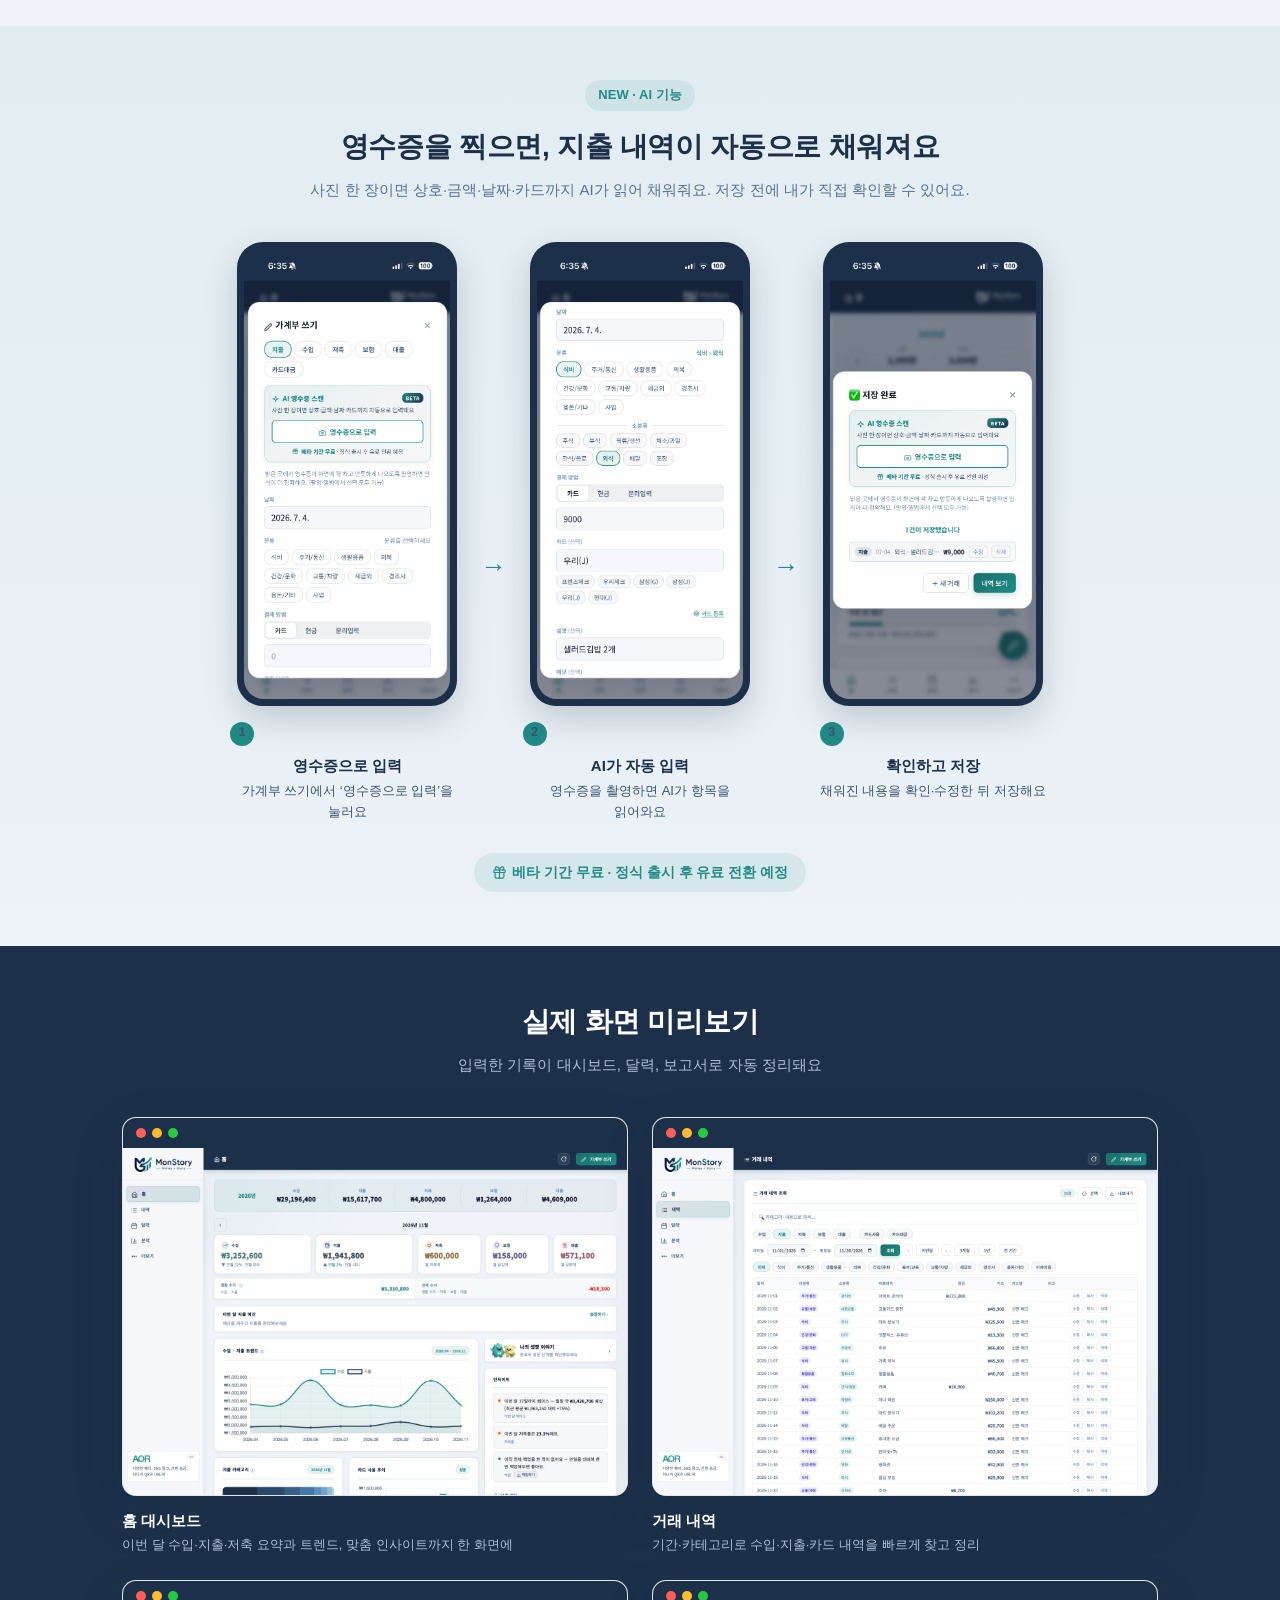
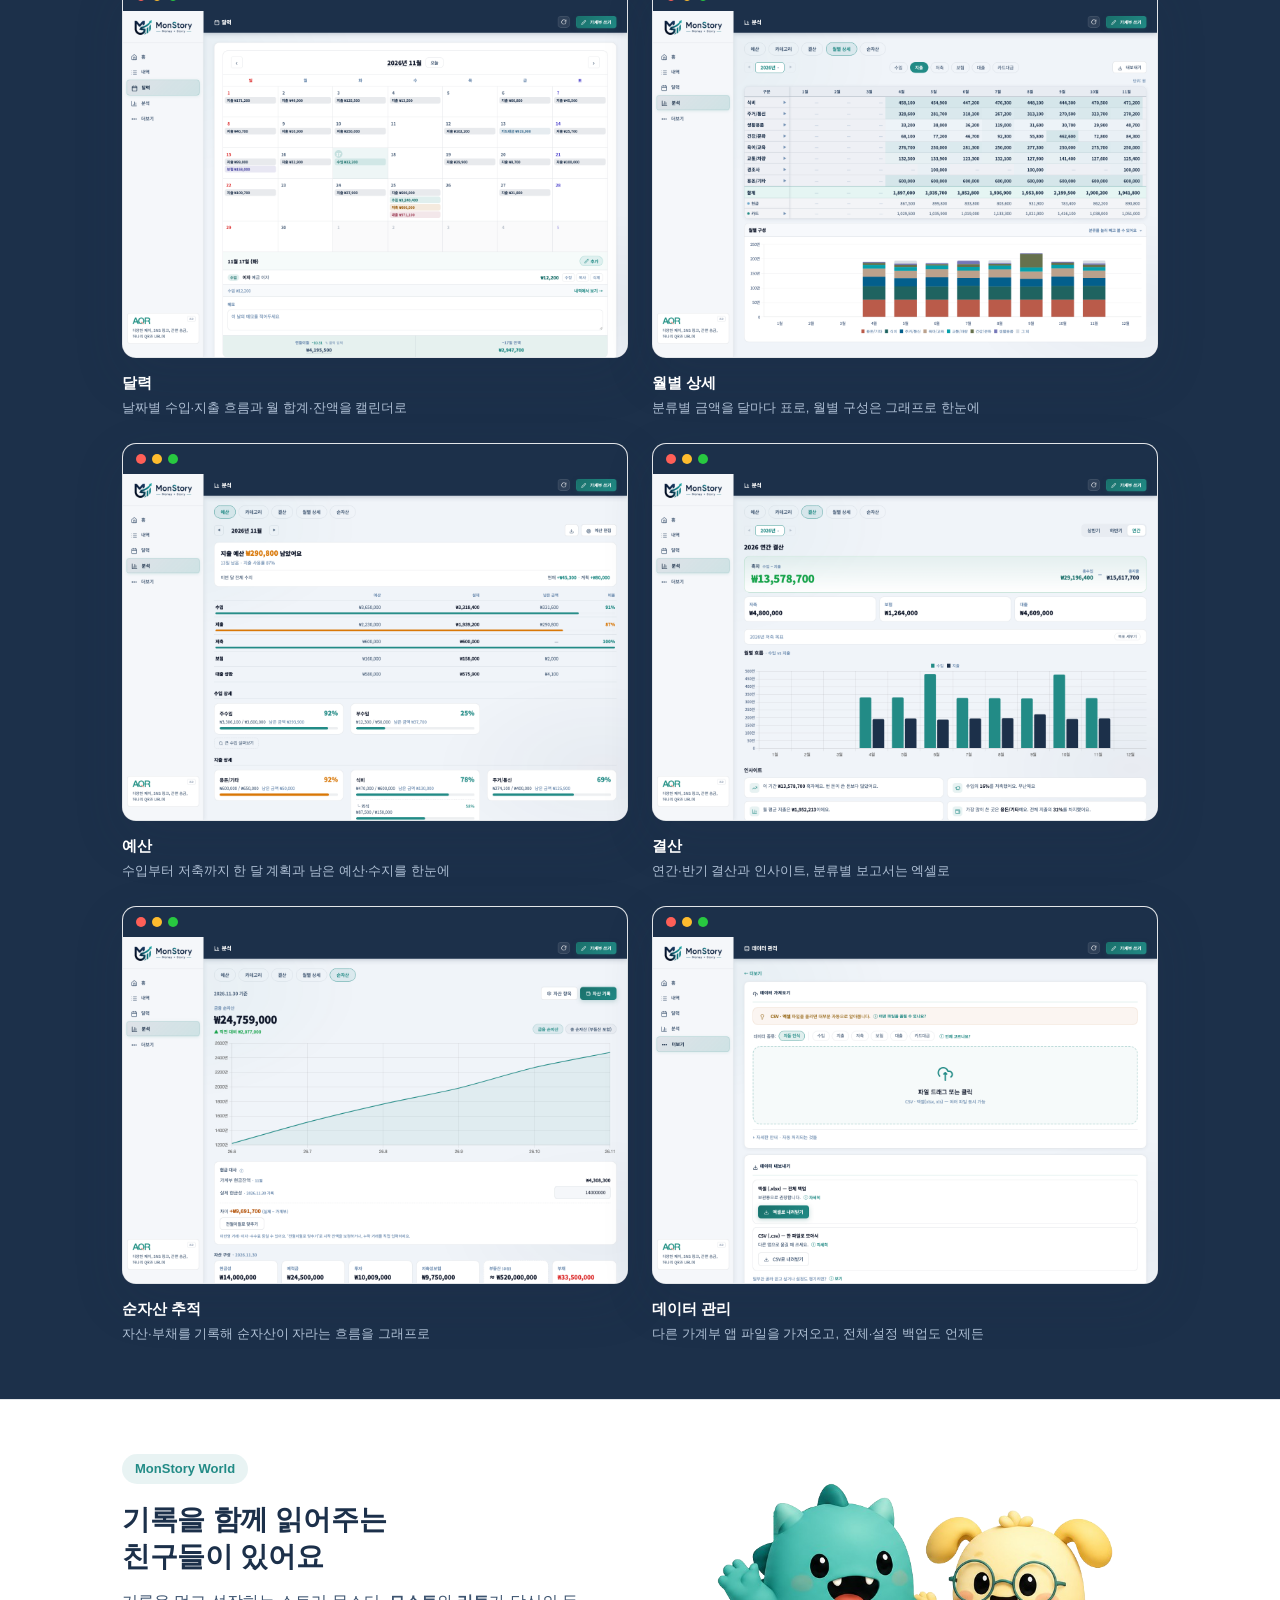
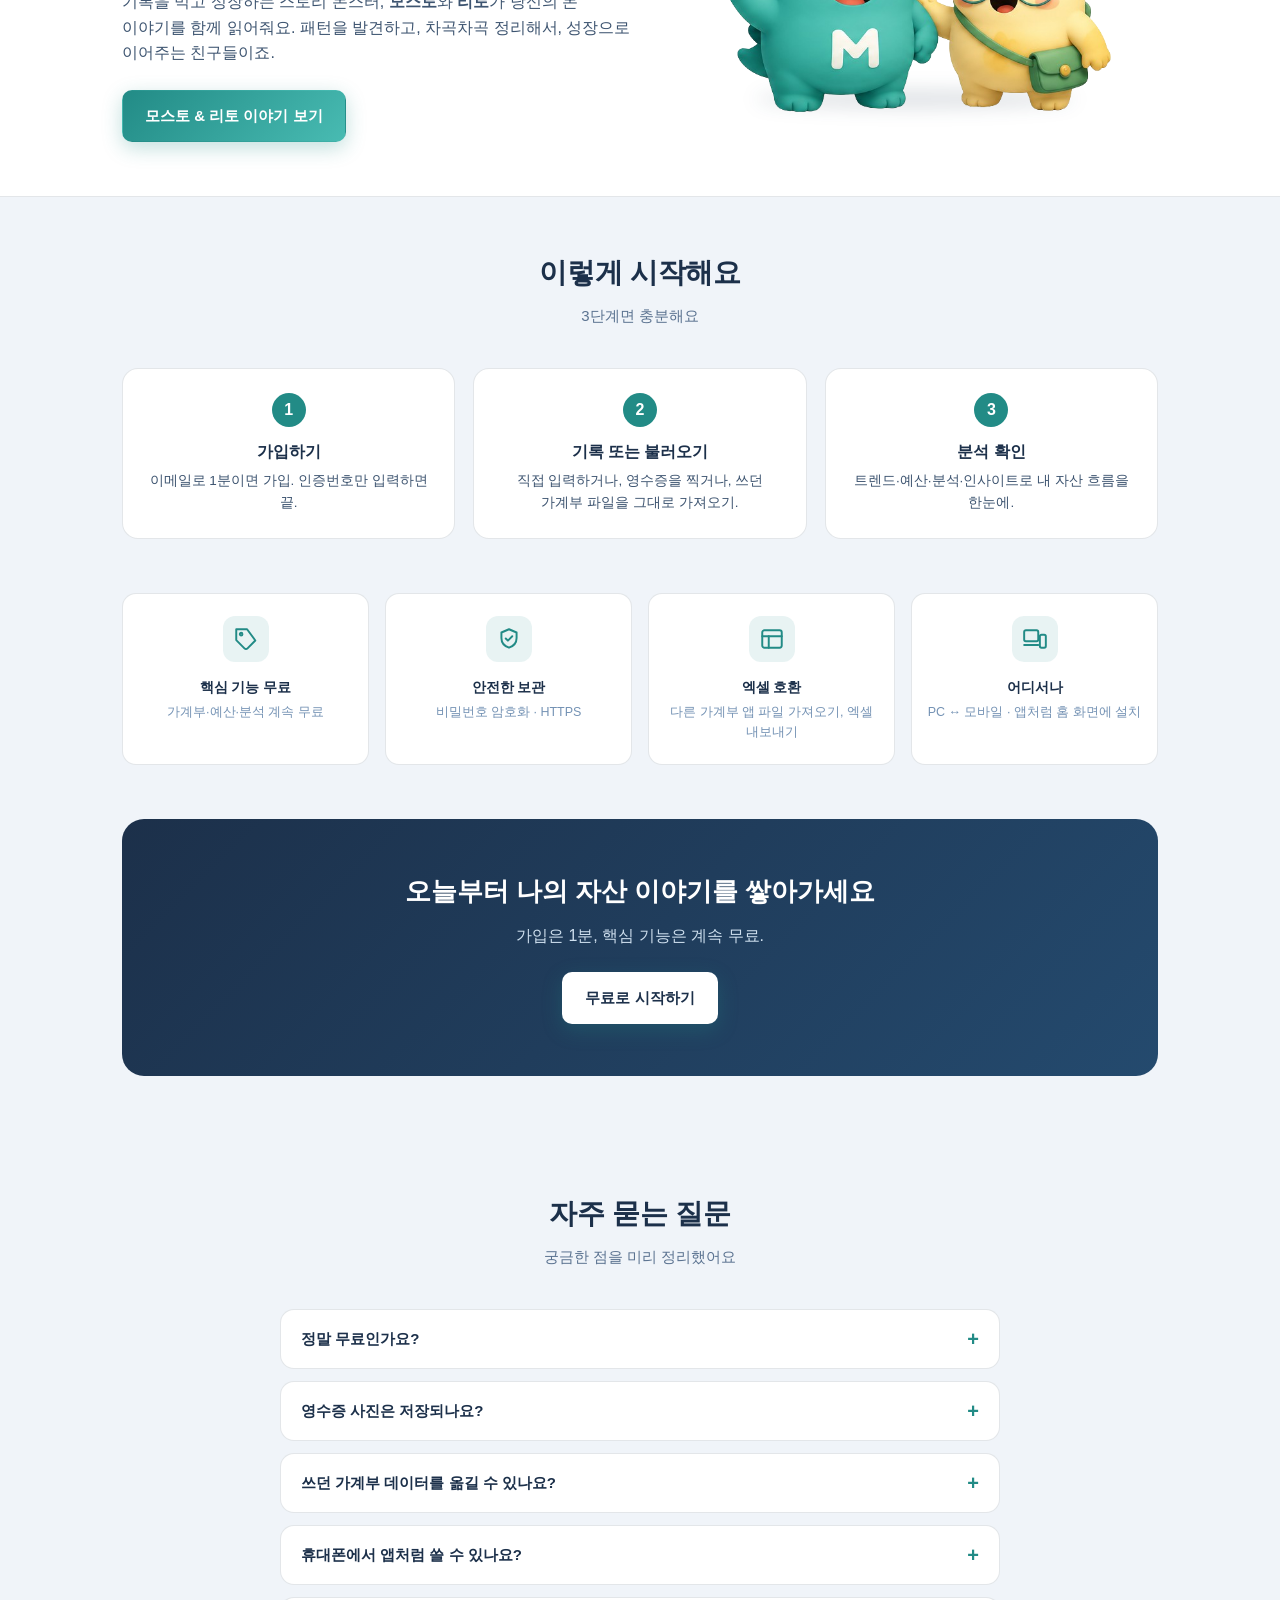
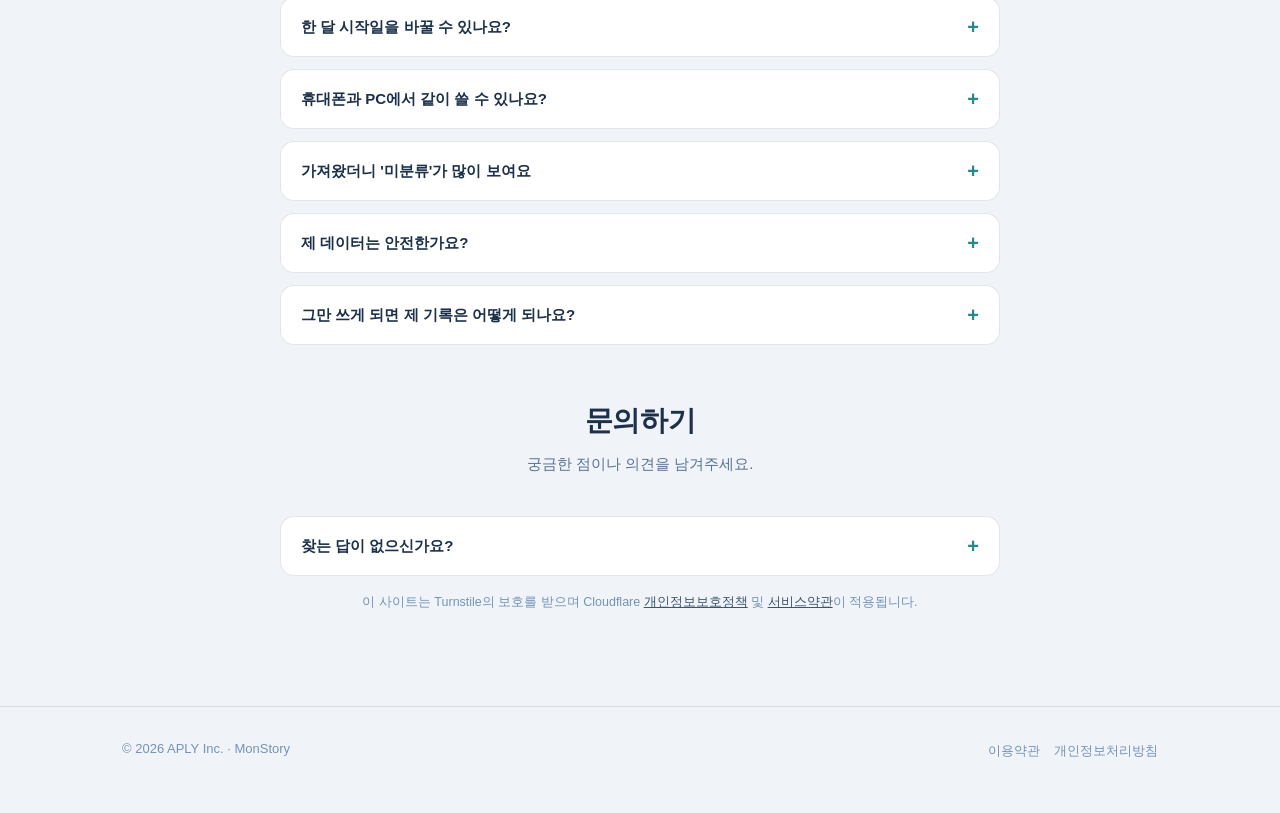
==== commit e0c110cc: "소개 페이지 — '꼼꼼' 중복 피하기: 설명을 '더 정밀하게'로 제목 '꼼꼼하게 쓰는 분을 위해'와 겹쳐서(사용자) → "직접 기록하는 가계부라서 더 정밀하게 관리할 수 있어요."" ====
--- a/index.html
+++ b/index.html
@@ -87,7 +87,7 @@
   <!-- FOR DETAIL-ORIENTED USERS (2026-11-17) — 직접 기록하는 가계부라서 할 수 있는 기능 -->
   <section class="pro-sec"><div class="wrap">
     <h2 class="sec-ttl">꼼꼼하게 쓰는 분을 위해</h2>
-    <p class="sec-sub">직접 기록하는 가계부라서 더 꼼꼼하게 관리할 수 있어요.</p>
+    <p class="sec-sub">직접 기록하는 가계부라서 더 정밀하게 관리할 수 있어요.</p>
     <div class="pro-grid">
       <div class="pro"><div class="pro-ic"><svg viewBox="0 0 24 24" width="22" height="22" fill="none" stroke="currentColor" stroke-width="1.8" stroke-linecap="round" stroke-linejoin="round"><rect x="2" y="5" width="20" height="14" rx="2"/><path d="M2 10h20"/><path d="M6 15h4"/></svg></div><div><h3>할부도 회차별로</h3><p>할부 결제를 개월 수로 나눠 달마다 정확하게 적습니다.</p></div></div>
       <div class="pro"><div class="pro-ic"><svg viewBox="0 0 24 24" width="22" height="22" fill="none" stroke="currentColor" stroke-width="1.8" stroke-linecap="round" stroke-linejoin="round"><path d="M17 2l4 4-4 4"/><path d="M3 11v-1a4 4 0 0 1 4-4h14"/><path d="M7 22l-4-4 4-4"/><path d="M21 13v1a4 4 0 0 1-4 4H3"/></svg></div><div><h3>매달 나가는 돈</h3><p>월세·통신비처럼 매달 나가는 돈을 한 번에 불러옵니다.</p></div></div>
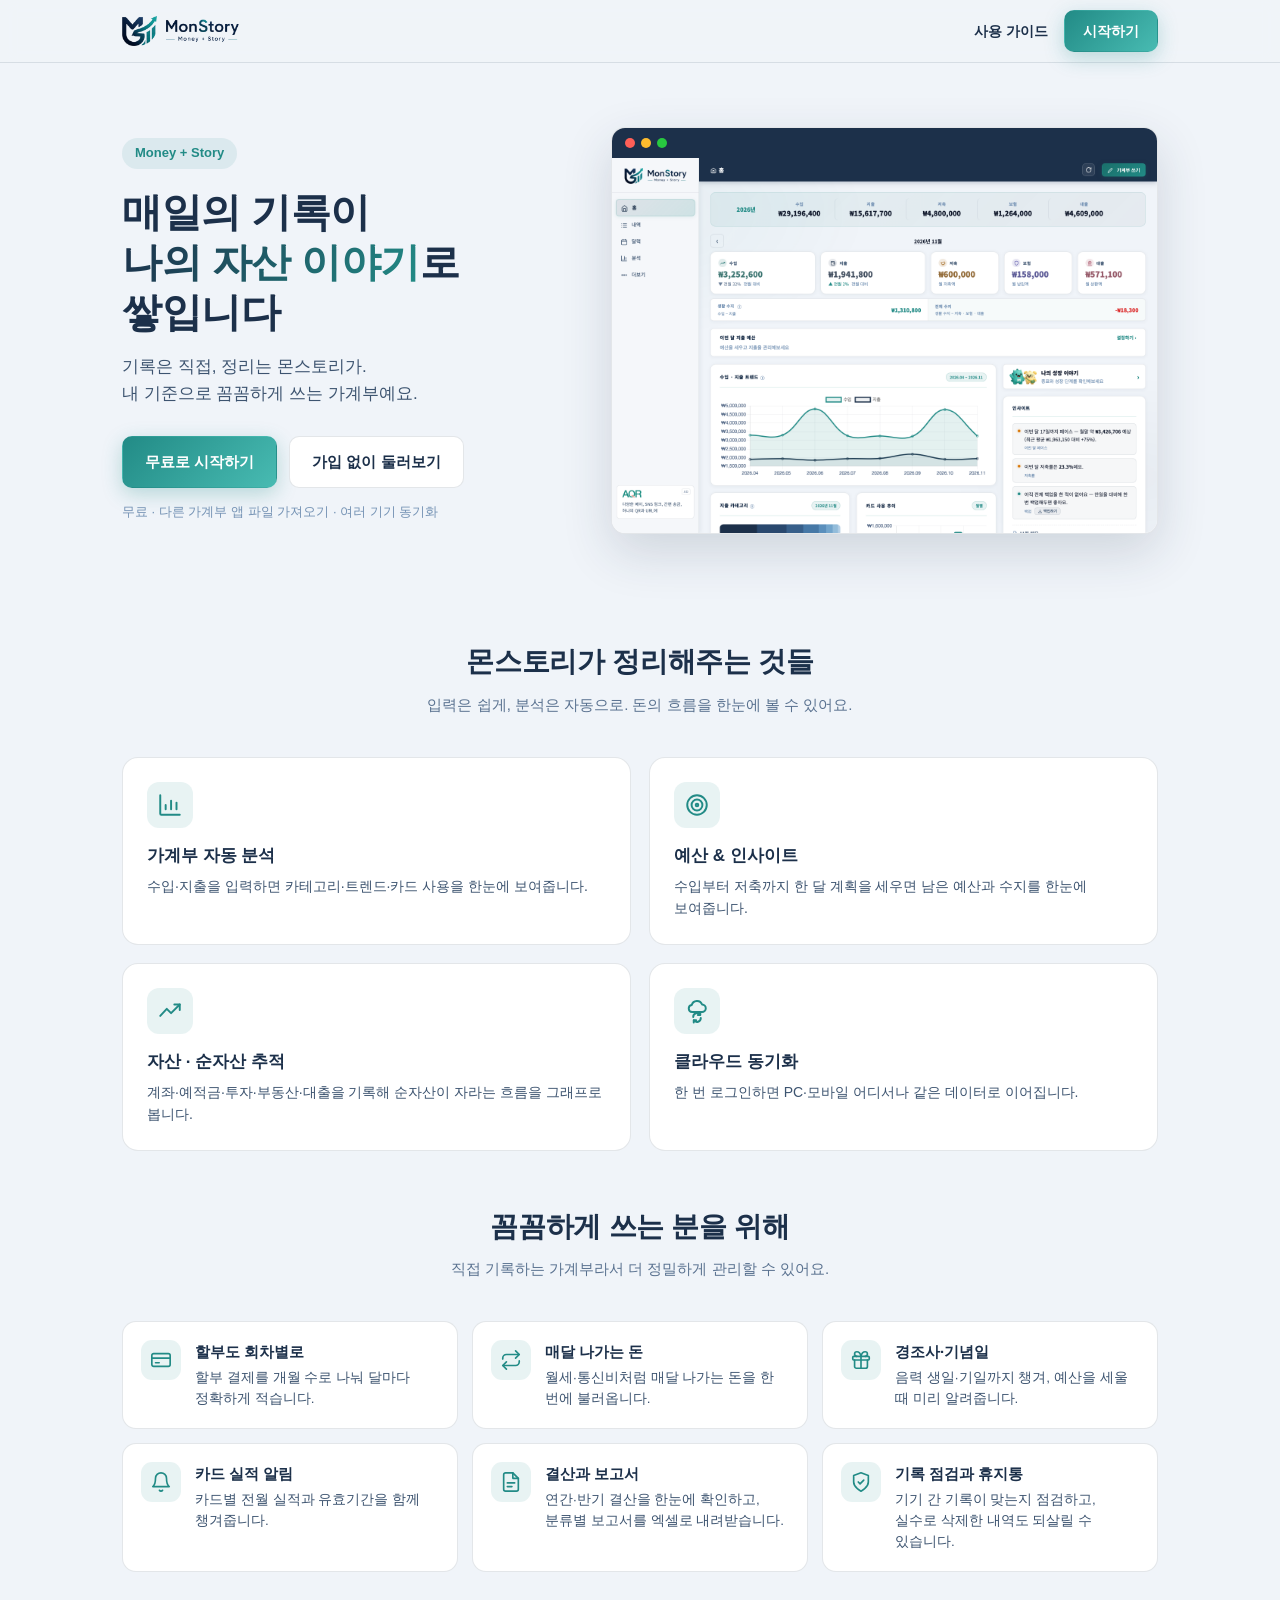
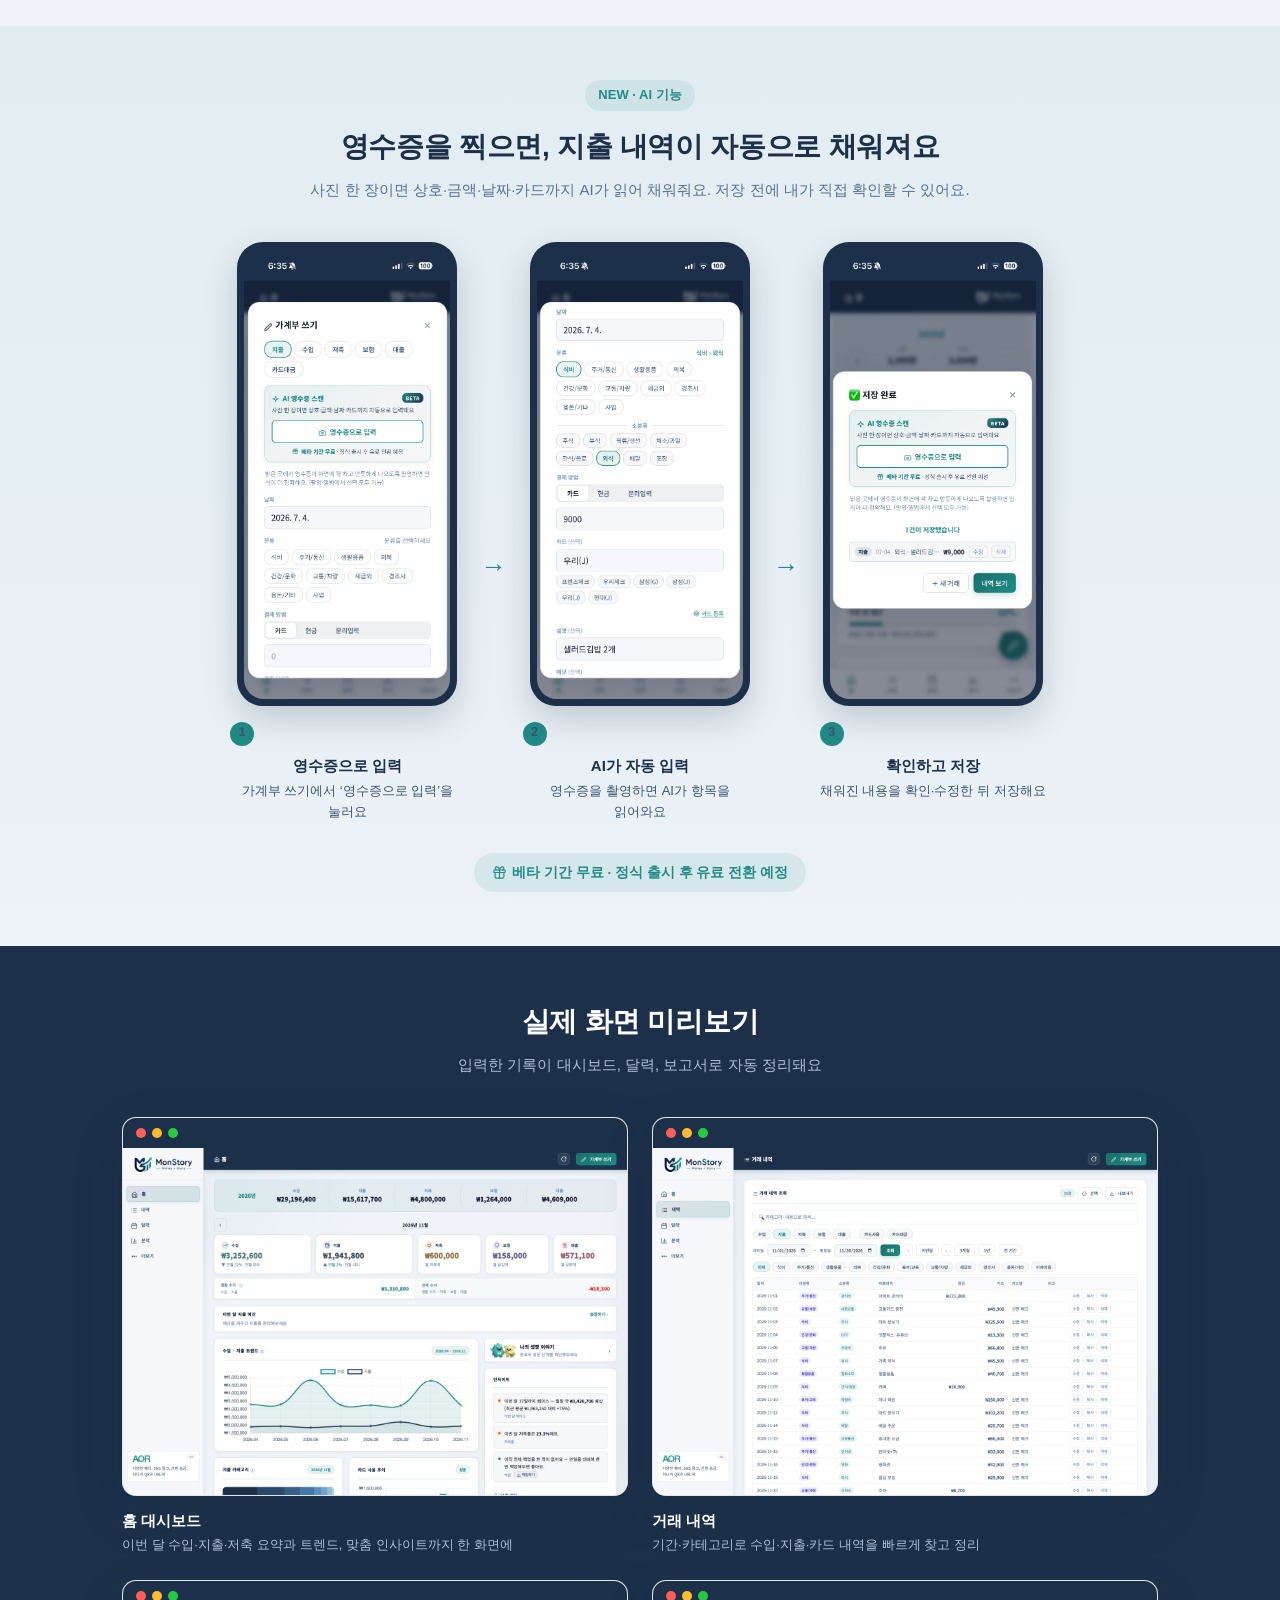
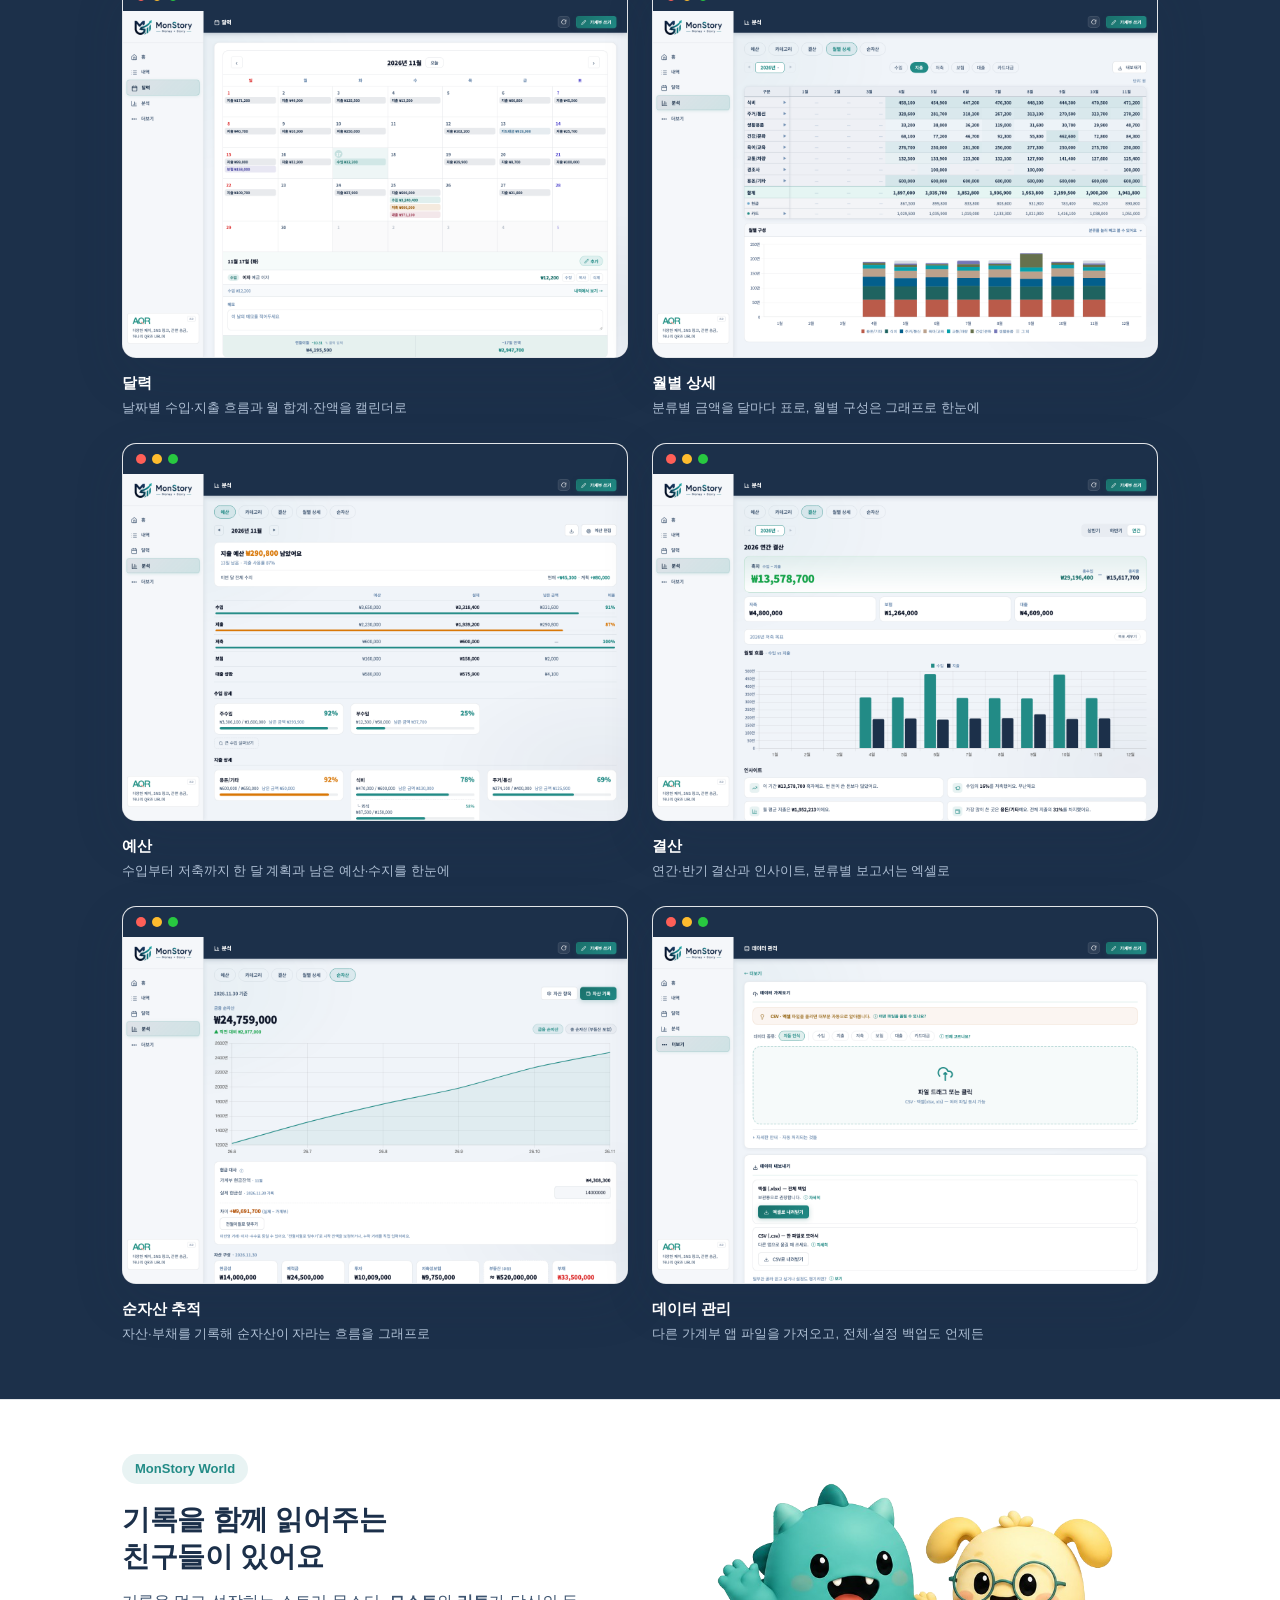
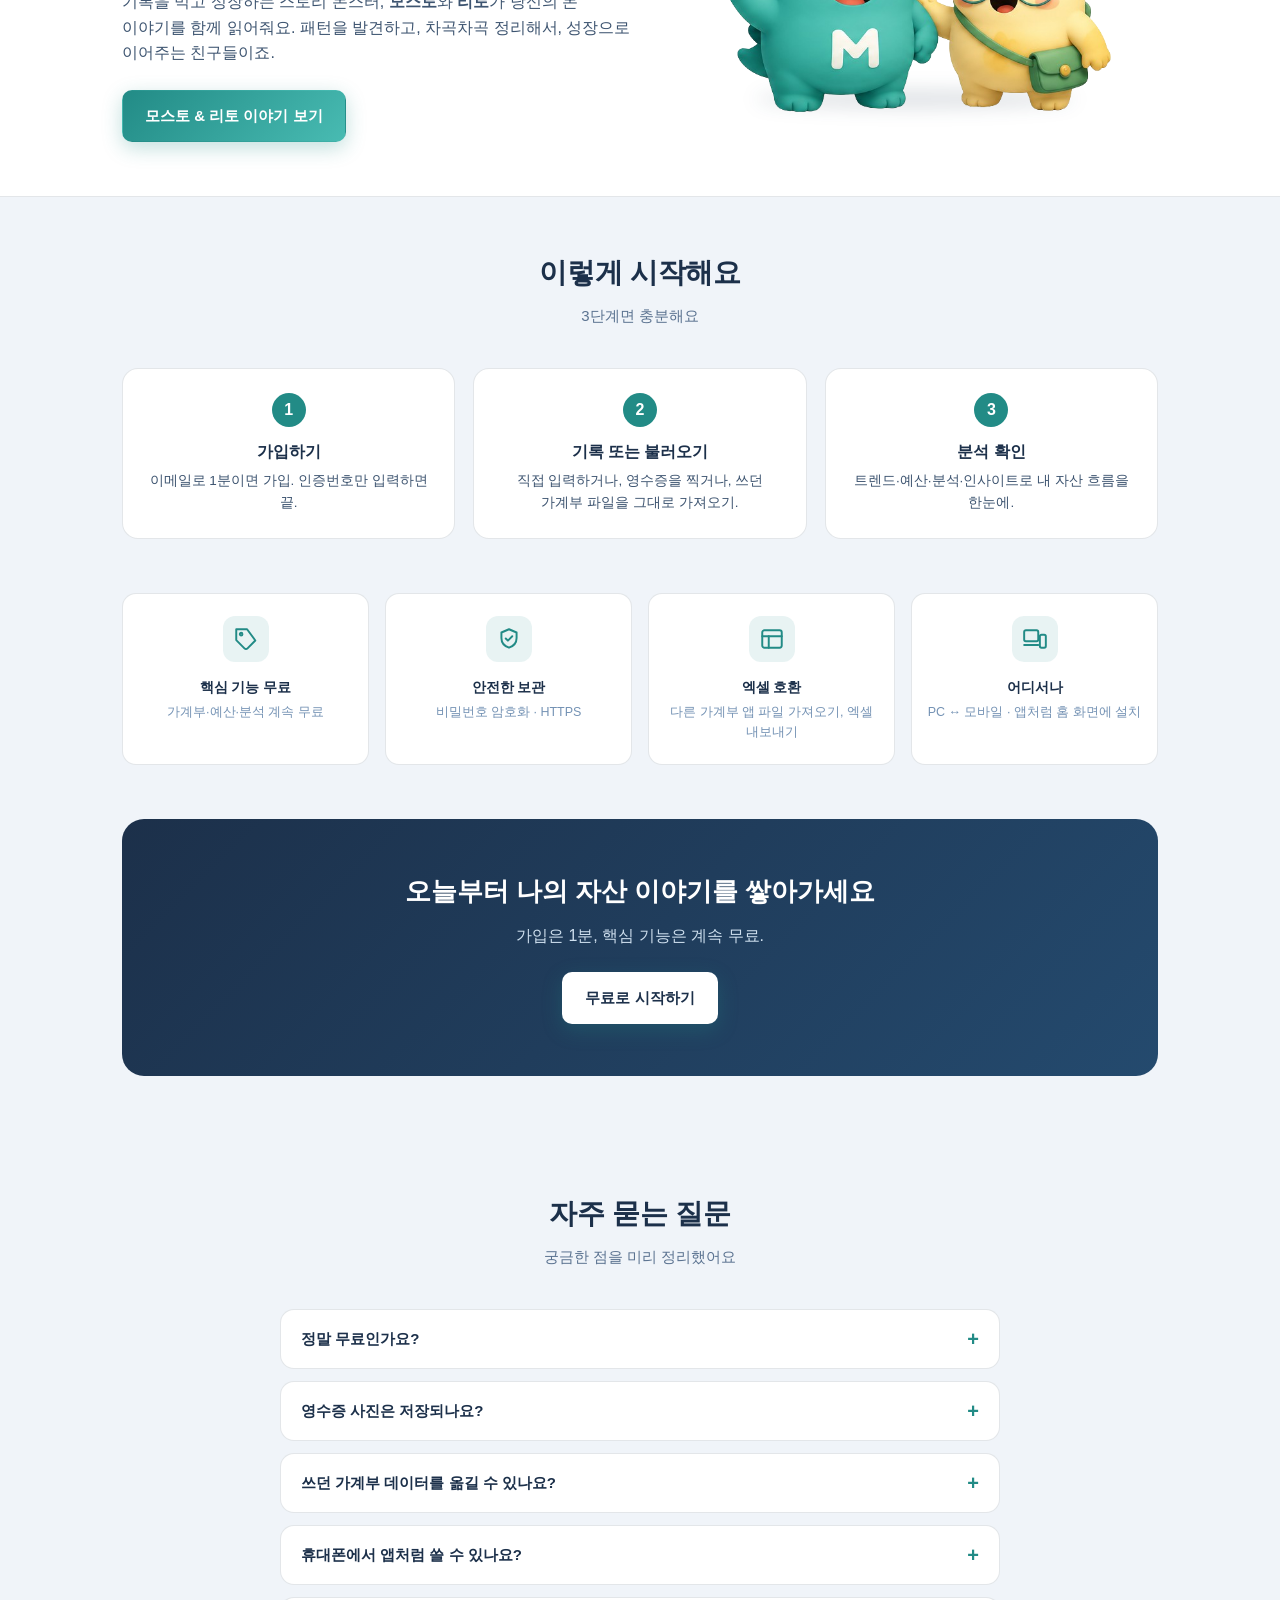
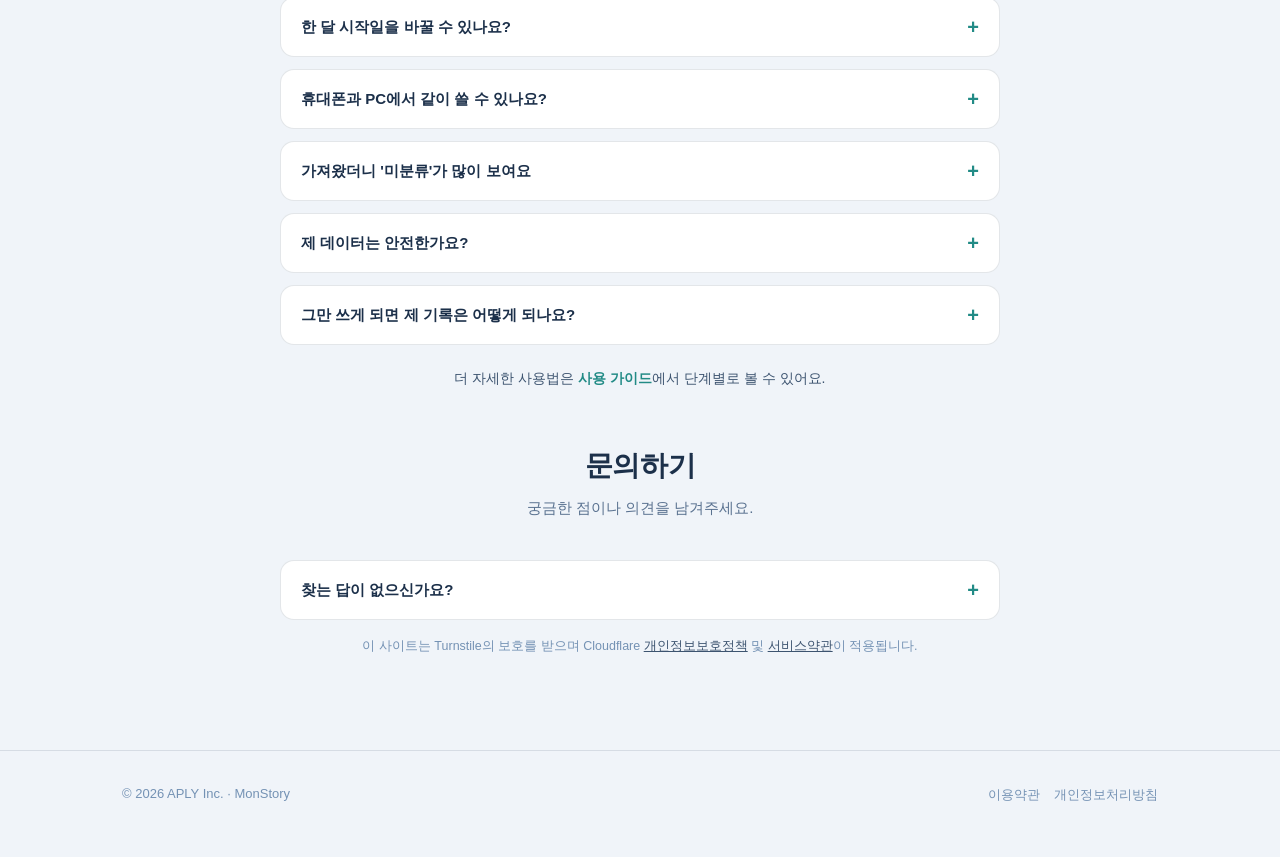
==== commit f763c850: "소개 페이지 3단계 — 사용 가이드(목록 + 가져오기 + 백업·복원) 구글 검색 쪽 통로. 블로그(이야기)와 문장이 겹치지 않게 설명서로 새로 썼다(유사 문서 피함). - /gui" ====
--- a/index.html
+++ b/index.html
@@ -43,14 +43,14 @@
 <link rel="apple-touch-icon" sizes="180x180" href="icons/apple-touch-icon.png"/>
 <meta name="theme-color" content="#f0f4f9" media="(prefers-color-scheme: light)"/>
 <meta name="theme-color" content="#1c304a" media="(prefers-color-scheme: dark)"/>
-<link rel="stylesheet" href="styles.css?v=20261117a"/>
+<link rel="stylesheet" href="styles.css?v=20261117b"/>
 <script src="https://challenges.cloudflare.com/turnstile/v0/api.js" async defer></script>
 </head>
 <body>
   <!-- NAV -->
   <div class="nav"><div class="wrap">
     <img src="logo/MonStory_wordmark.png" alt="MonStory"/>
-    <a class="btn btn-p" href="https://monstory.app/">시작하기</a>
+    <span class="nav-r"><a class="nav-link" href="/guide/">사용 가이드</a><a class="btn btn-p" href="https://monstory.app/">시작하기</a></span>
   </div></div>
 
   <!-- HERO -->
@@ -293,6 +293,7 @@
         <p>계정 삭제도 앱에서 바로 하실 수 있어요. 따로 문의하거나 기다리지 않으셔도 되고, 지우시면 기록도 함께 완전히 삭제됩니다.</p>
       </details>
     </div>
+    <p class="faq-more">더 자세한 사용법은 <a href="/guide/">사용 가이드</a>에서 단계별로 볼 수 있어요.</p>
   </div></section>
 
   <!-- CONTACT -->
--- a/styles.css
+++ b/styles.css
@@ -13,6 +13,39 @@
 .nav .wrap{display:flex;align-items:center;justify-content:space-between;height:62px}
 .nav img{height:30px}
 .nav .btn{padding:9px 18px;font-size:14px}
+.nav-r{display:flex;align-items:center;gap:16px}
+.nav-link{font-size:14px;font-weight:600;color:var(--navy)}
+.nav-link:hover{color:var(--teal)}
+.faq-more{text-align:center;font-size:14px;color:var(--t2);margin-top:22px}
+.faq-more a{color:var(--teal);font-weight:600}
+/* ── 사용 가이드 (2026-11-17) ── */
+.guide-wrap{max-width:760px;margin:0 auto;padding:36px 22px 20px}
+.guide-crumb{font-size:13px;color:var(--t3);margin-bottom:14px}
+.guide-crumb a{color:var(--t3)}.guide-crumb a:hover{color:var(--teal)}
+.guide-wrap h1{font-size:30px;letter-spacing:-.4px;margin-bottom:12px}
+.guide-lead{font-size:16px;color:var(--t2);margin-bottom:30px}
+.guide-wrap h2{font-size:21px;margin:38px 0 12px;padding-top:6px}
+.guide-wrap h3{font-size:16px;margin:22px 0 6px}
+.guide-wrap p{font-size:15px;color:var(--navy);margin:10px 0}
+.guide-wrap ul,.guide-wrap ol{padding-left:22px;margin:10px 0}
+.guide-wrap li{font-size:15px;margin:6px 0}
+.guide-wrap a{color:var(--teal)}
+.guide-img{margin:18px 0 20px;border:1px solid var(--bd);border-radius:14px;overflow:hidden;background:#fff;box-shadow:0 10px 28px rgba(28,48,74,.10)}
+.guide-img img{display:block;width:100%;height:auto}
+.guide-wrap .guide-note{background:rgba(34,139,134,.07);border-left:3px solid var(--teal);border-radius:8px;padding:12px 14px;font-size:14px;color:var(--t2)}
+.guide-list{display:grid;gap:14px;margin-top:10px}
+.guide-wrap .guide-card{display:block;background:var(--card);border:1px solid var(--bd);border-radius:14px;padding:18px 20px;color:var(--navy)}
+.guide-card b{display:block;font-size:17px;margin-bottom:4px}
+.guide-card span{font-size:14px;color:var(--t2)}
+.guide-wrap .guide-card:hover{border-color:var(--teal);box-shadow:0 8px 22px rgba(28,48,74,.08)}
+.guide-more{font-size:14px;color:var(--t2);margin-top:26px}
+.guide-cta{margin:44px 0 10px;padding:22px;border:1px solid var(--bd);border-radius:16px;background:var(--card);text-align:center}
+.guide-wrap .guide-cta p{font-size:15px;color:var(--t2);margin:0 0 14px}
+.guide-cta div{display:flex;gap:10px;justify-content:center;flex-wrap:wrap}
+.guide-wrap .guide-cta .btn-p{color:#fff}
+.guide-wrap .guide-cta .btn-o{color:var(--navy)}
+.guide-back{font-size:14px;margin-top:18px}
+@media(max-width:560px){ .nav-r{gap:12px} .nav-link{font-size:13px} .nav .btn{padding:8px 14px;font-size:13px} .guide-wrap h1{font-size:25px} }
 /* hero */
 .hero{padding:64px 0 52px}
 .hero-grid{display:grid;grid-template-columns:1fr 1.22fr;gap:40px;align-items:center}
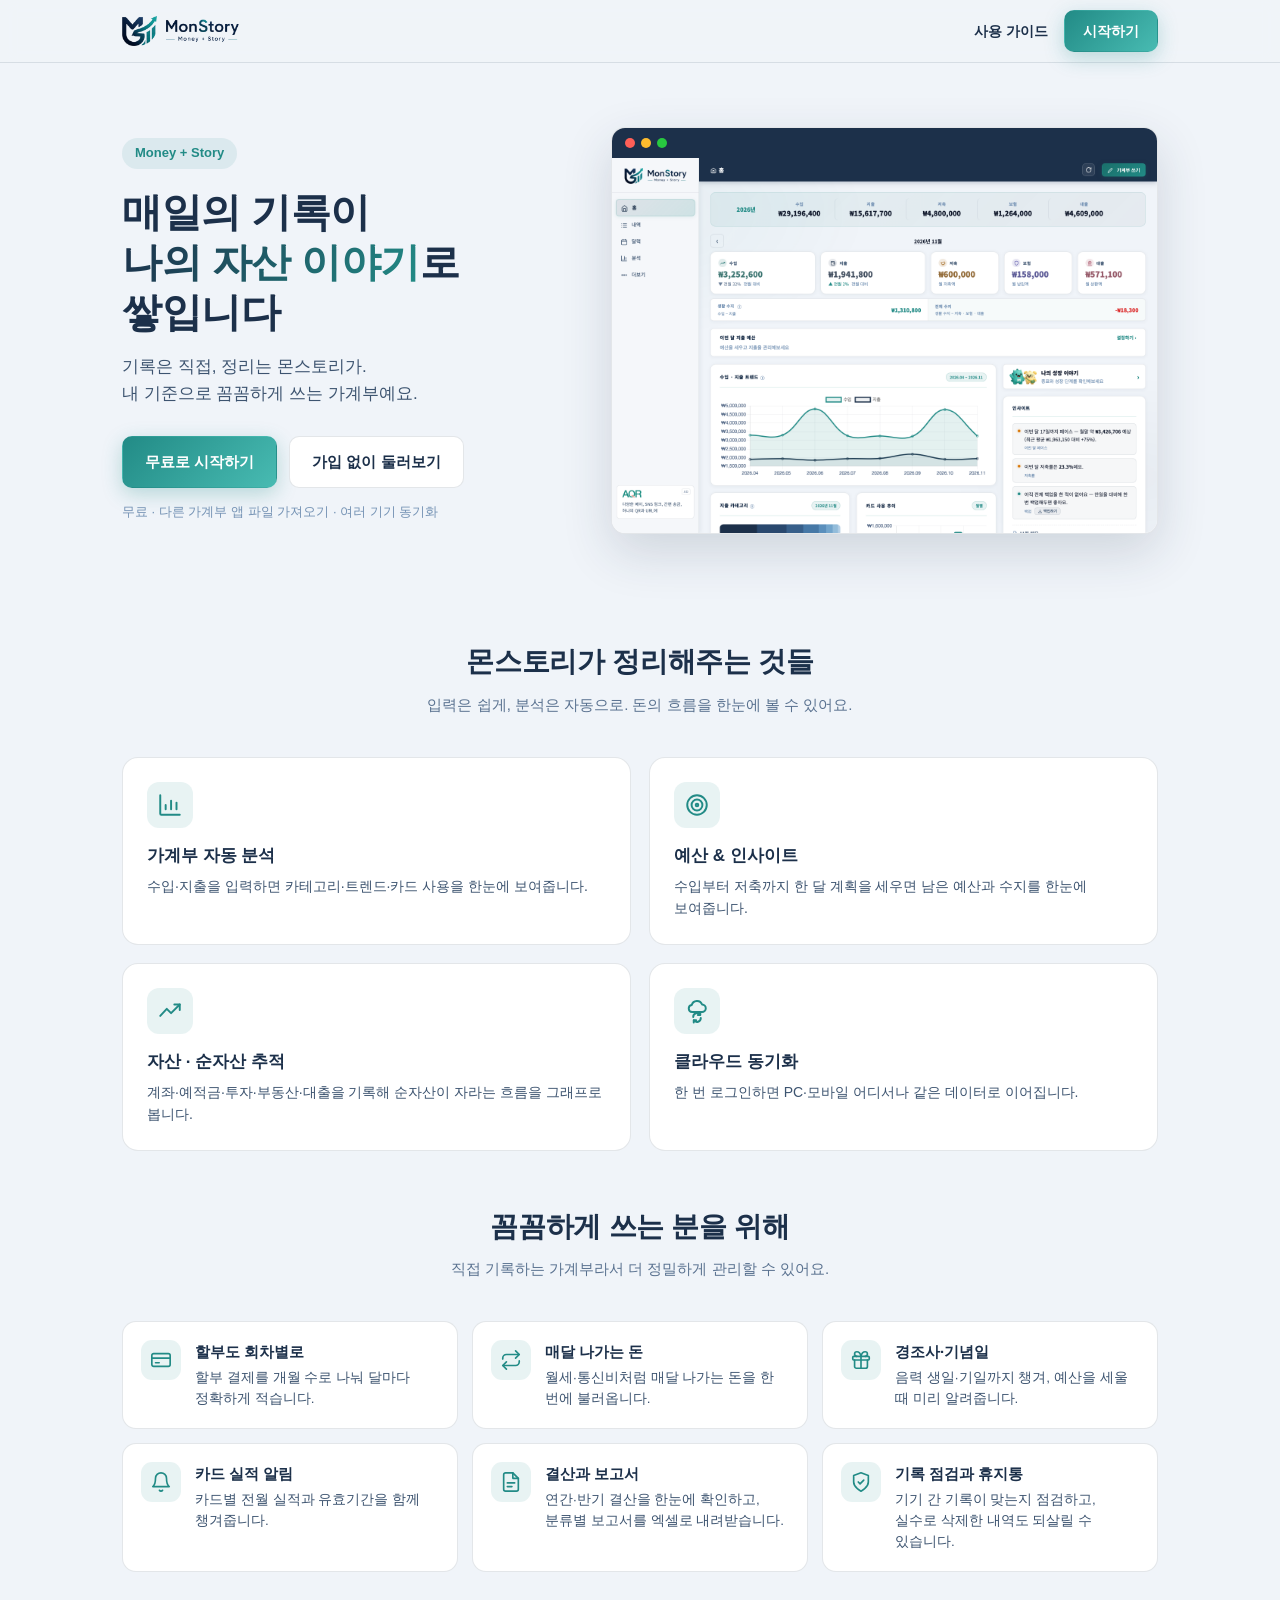
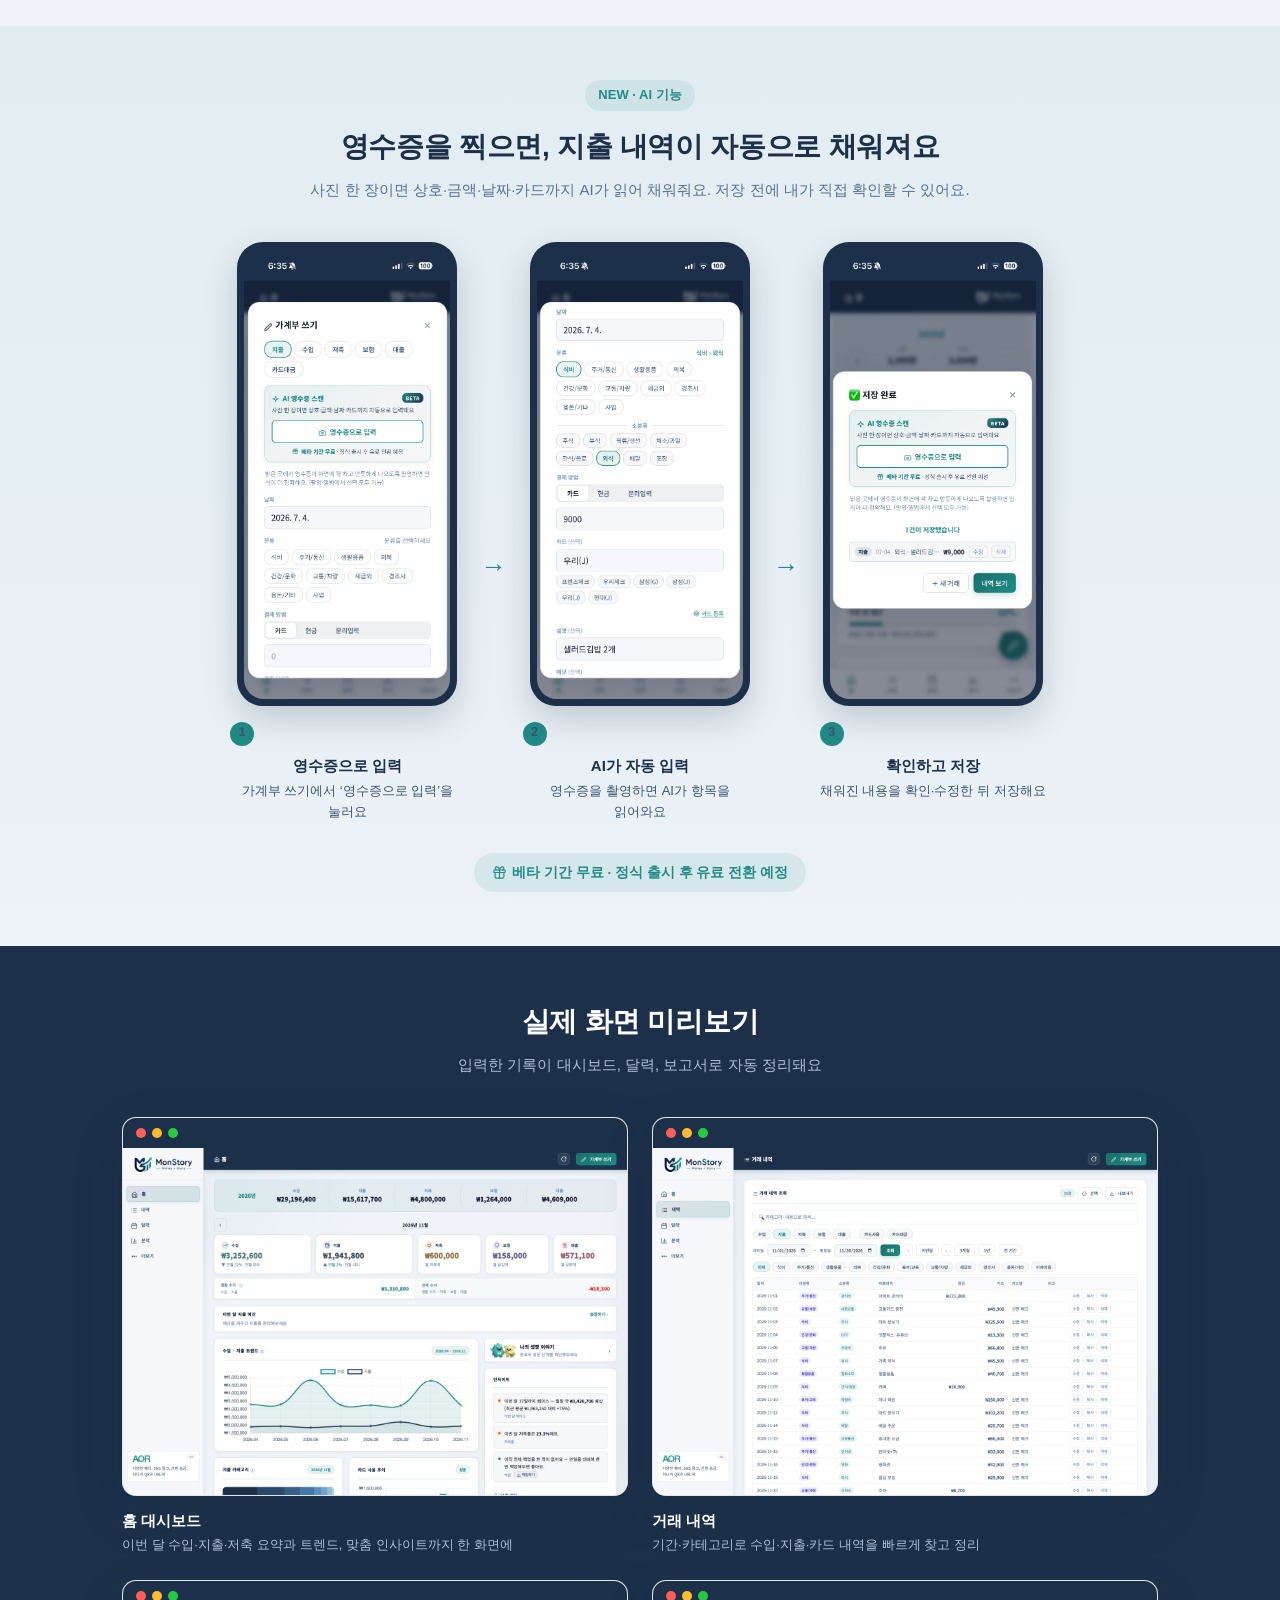
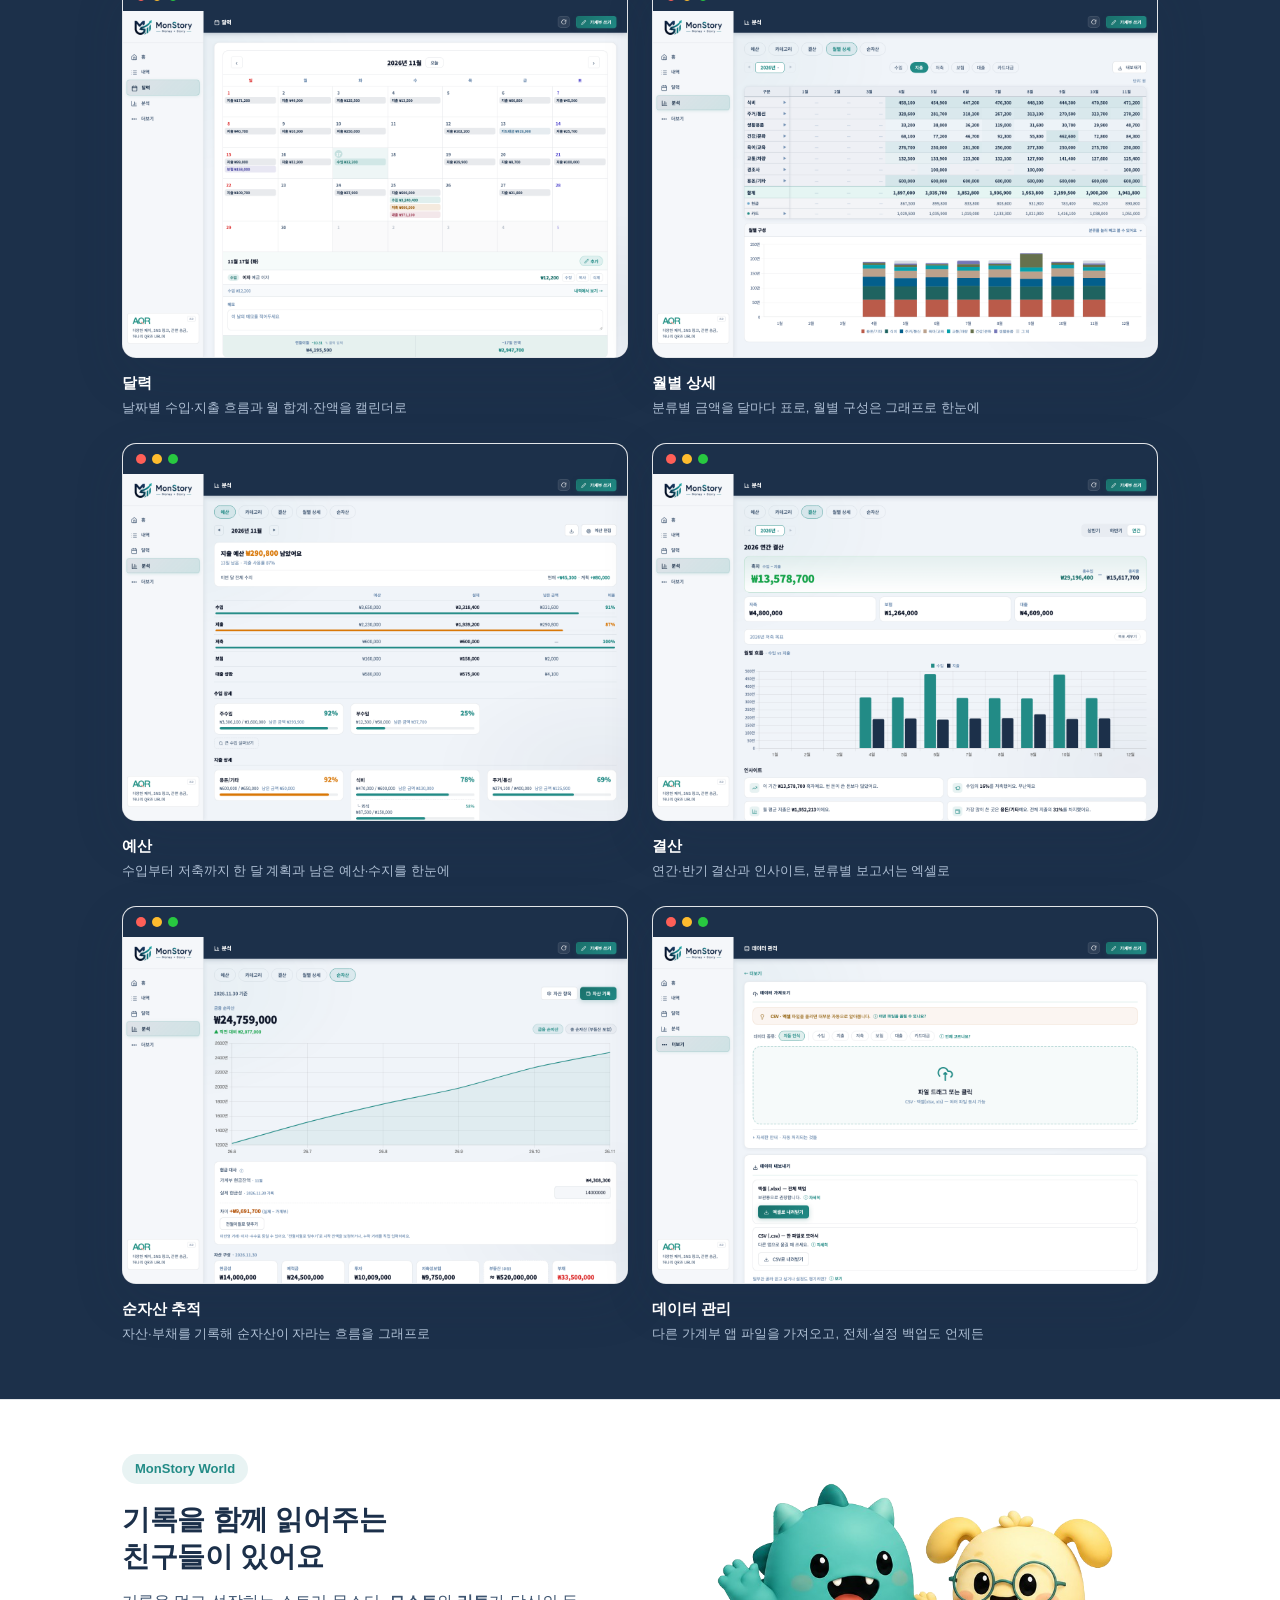
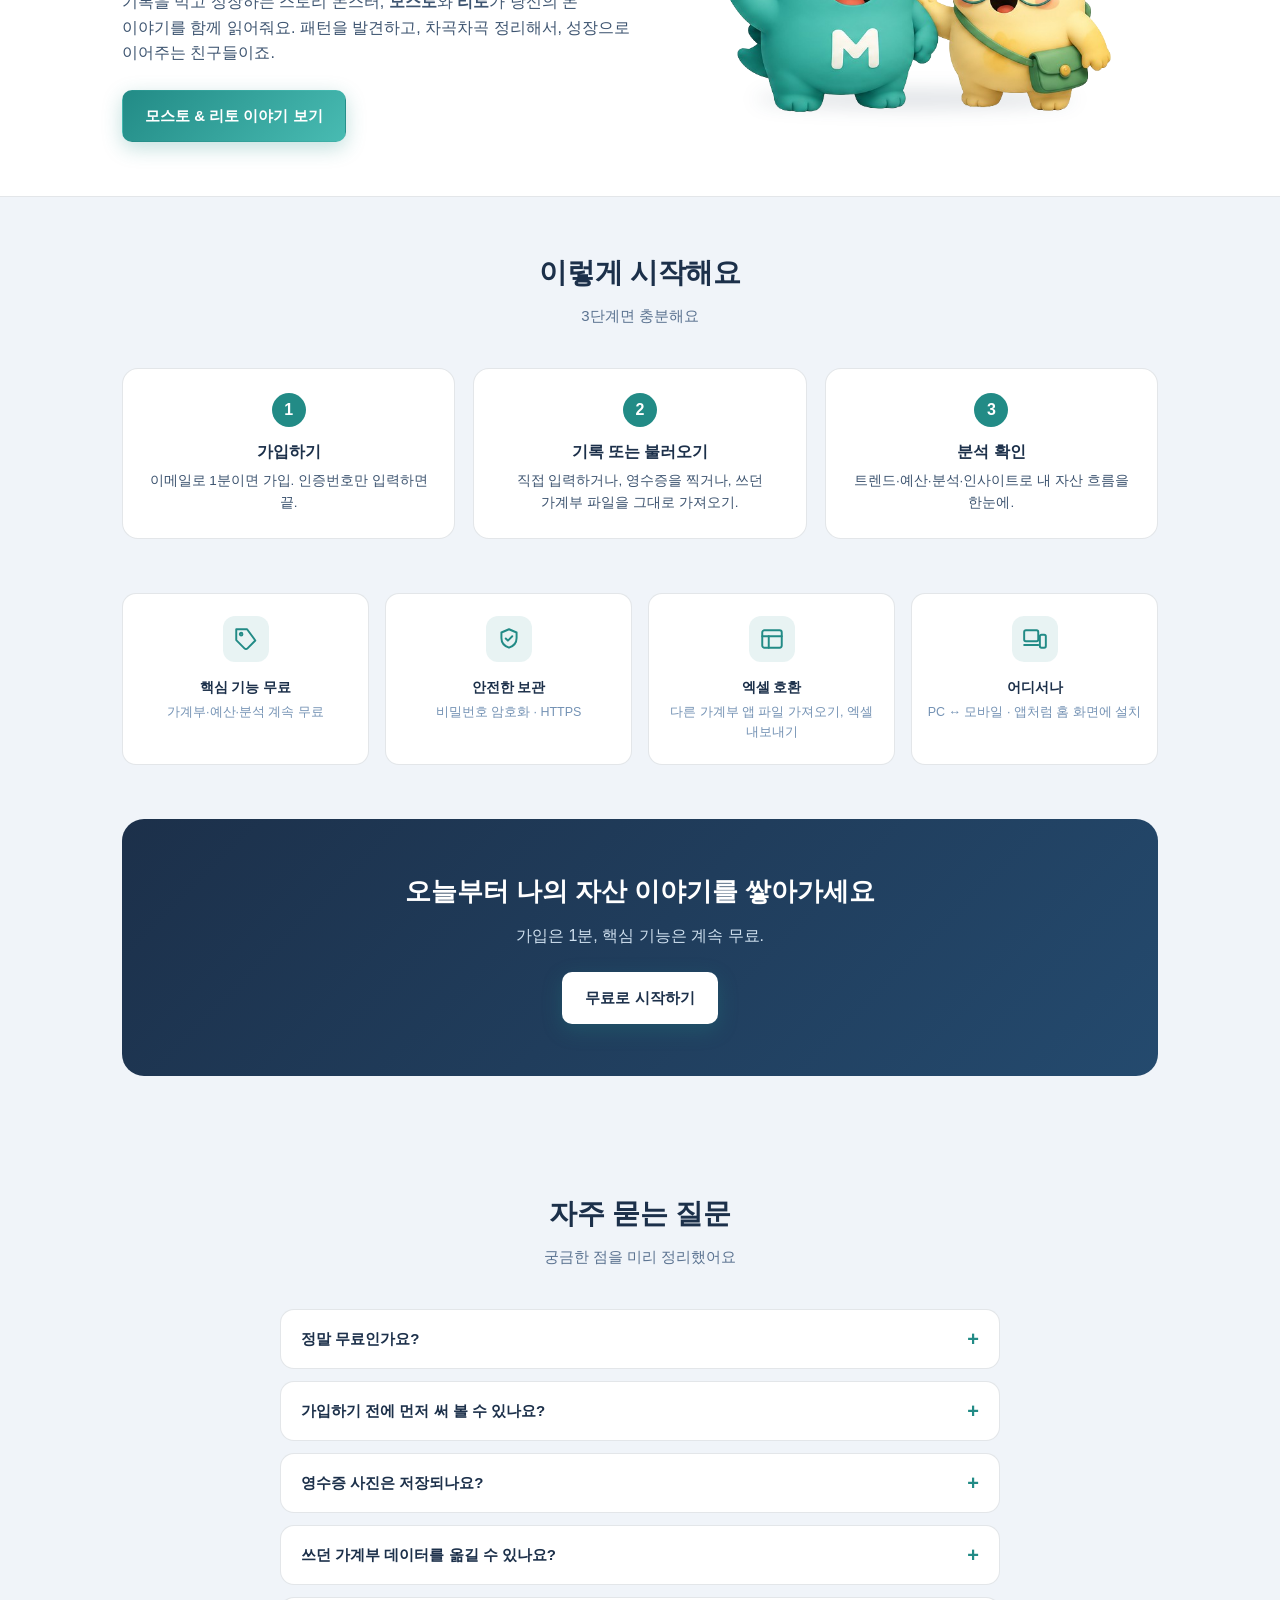
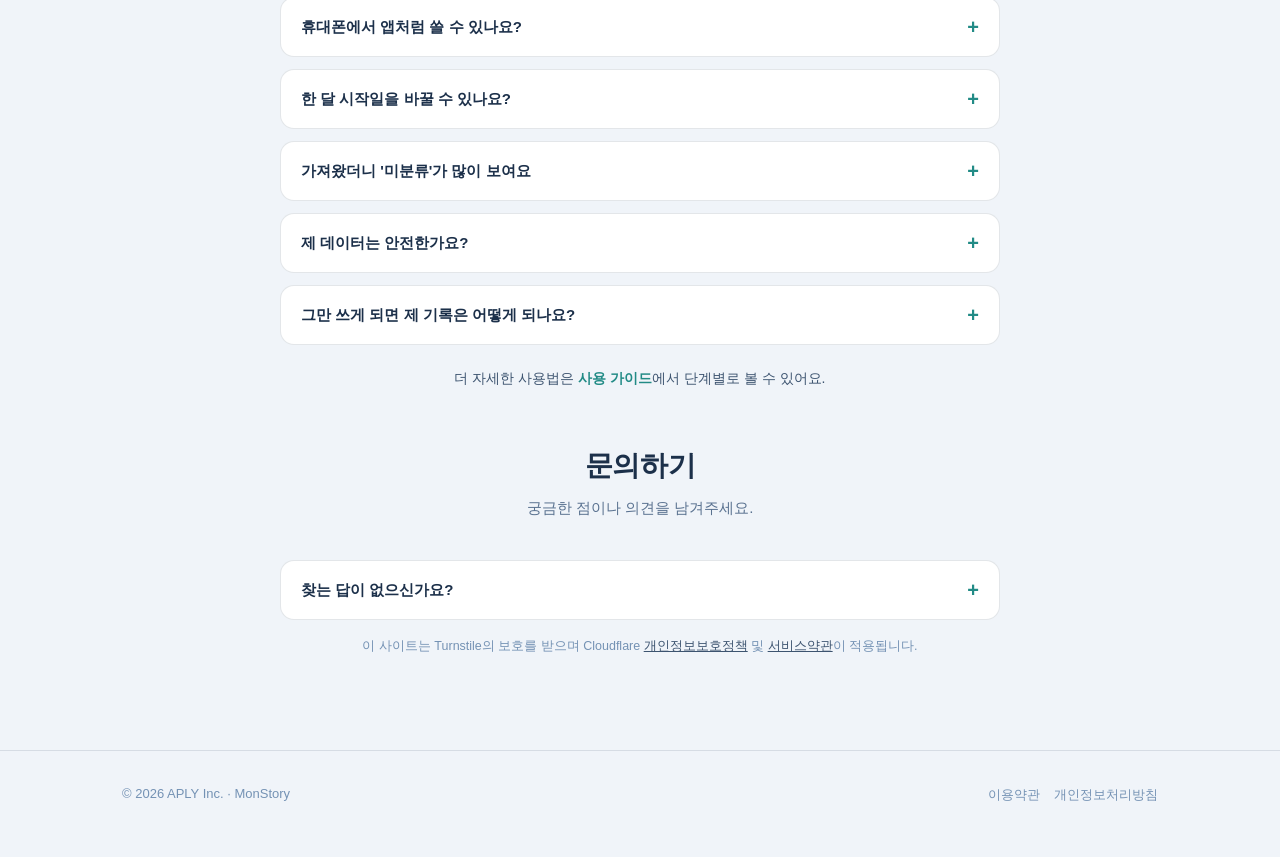
==== commit 3e6121b8: "FAQ 정리 — 데모 질문 추가, 겹치는 질문 빼기, 가이드 링크 - 추가: '가입하기 전에 먼저 써 볼 수 있나요?'(가입 없이 둘러보기 = monstory.app/?demo)," ====
--- a/index.html
+++ b/index.html
@@ -43,7 +43,7 @@
 <link rel="apple-touch-icon" sizes="180x180" href="icons/apple-touch-icon.png"/>
 <meta name="theme-color" content="#f0f4f9" media="(prefers-color-scheme: light)"/>
 <meta name="theme-color" content="#1c304a" media="(prefers-color-scheme: dark)"/>
-<link rel="stylesheet" href="styles.css?v=20261117b"/>
+<link rel="stylesheet" href="styles.css?v=20261117c"/>
 <script src="https://challenges.cloudflare.com/turnstile/v0/api.js" async defer></script>
 </head>
 <body>
@@ -247,6 +247,10 @@
         <p>네. 가계부·예산·분석 등 핵심 기능은 계속 무료로 제공할 예정이에요. 영수증 AI 스캔은 베타 기간 동안 무료이며, 정식 출시 후에는 유료 기능으로 전환될 수 있어요.</p>
       </details>
       <details class="faq-item">
+        <summary>가입하기 전에 먼저 써 볼 수 있나요?</summary>
+        <p>네. 첫 화면의 <a href="https://monstory.app/?demo">가입 없이 둘러보기</a>를 누르면 샘플 데이터가 채워진 몬스토리를 바로 써 볼 수 있어요. 둘러보며 입력하거나 바꾼 내용은 저장되지 않고, 마음에 드시면 그때 가입하시면 됩니다.</p>
+      </details>
+      <details class="faq-item">
         <summary>영수증 사진은 저장되나요?</summary>
         <p>아니요. 사진은 글자 인식에만 사용하고 곧바로 폐기하며, 서버에 이미지를 남기지 않아요. 저장 전에는 인식된 내용을 직접 확인하고 수정할 수 있어요.</p>
       </details>
@@ -255,6 +259,7 @@
         <p>네. <b>모네타(미가스마트)</b> 엑셀을 그대로 올리면 수입·지출·저축·보험·대출·카드대금이 알아서 자리를 찾아요. 파일 종류를 고르지 않아도 됩니다.</p>
         <p><b>다른 가계부 앱</b>(위플가계부 등)에서 내보낸 CSV·엑셀, <b>직접 만드신 엑셀</b>도 올릴 수 있어요. 첫 줄의 열 이름(날짜·금액·분류·내역 등)을 읽어 맞춥니다. 수입과 지출을 좌우 두 칸으로 나눠 쓰신 가계부도 그대로 읽어요.</p>
         <p>내보내기도 언제든 가능해서 데이터는 늘 내 것으로 남습니다.</p>
+        <p>자세한 방법은 <a href="/guide/import">사용 가이드 › 다른 가계부 파일 가져오기</a>에서 볼 수 있어요.</p>
       </details>
 
       <details class="faq-item">
@@ -273,14 +278,10 @@
       </details>
 
       <details class="faq-item">
-        <summary>휴대폰과 PC에서 같이 쓸 수 있나요?</summary>
-        <p>네. 같은 계정으로 로그인하면 어디서 적든 자동으로 맞춰집니다. 밖에서 휴대폰으로 적고 집에서 PC로 정리하는 식으로 쓰시면 돼요.</p>
-      </details>
-
-      <details class="faq-item">
         <summary>가져왔더니 '미분류'가 많이 보여요</summary>
         <p>쓰시던 <b>소분류명을 그대로 가져오기</b> 때문이에요. 다만 그 이름이 몬스토리의 대분류(식비·주거/통신 등) 중 어디에 속하는지는 알 수 없어서, 정해지기 전까지 '미분류'로 보입니다. <b>내용이 잘못 들어간 게 아니에요.</b></p>
         <p><b>더보기 → 카테고리</b>에서 대분류만 한 번 정해주시면, 소분류명이 동일한 거래가 <b>한꺼번에</b> 제자리를 찾습니다. 하나씩 고치지 않으셔도 돼요.</p>
+        <p>자세한 방법은 <a href="/guide/import">사용 가이드 › 다른 가계부 파일 가져오기</a>에서 볼 수 있어요.</p>
       </details>
 
       <details class="faq-item">
@@ -291,6 +292,7 @@
         <summary>그만 쓰게 되면 제 기록은 어떻게 되나요?</summary>
         <p>언제든 <b>엑셀로 전부 내보낼 수 있어요.</b> 내보낸 파일은 그대로 다시 올릴 수도 있습니다.</p>
         <p>계정 삭제도 앱에서 바로 하실 수 있어요. 따로 문의하거나 기다리지 않으셔도 되고, 지우시면 기록도 함께 완전히 삭제됩니다.</p>
+        <p>백업과 복원 방법은 <a href="/guide/backup">사용 가이드 › 데이터 백업하고 복원하기</a>에 정리해 두었어요.</p>
       </details>
     </div>
     <p class="faq-more">더 자세한 사용법은 <a href="/guide/">사용 가이드</a>에서 단계별로 볼 수 있어요.</p>
--- a/styles.css
+++ b/styles.css
@@ -18,6 +18,7 @@
 .nav-link:hover{color:var(--teal)}
 .faq-more{text-align:center;font-size:14px;color:var(--t2);margin-top:22px}
 .faq-more a{color:var(--teal);font-weight:600}
+.faq-item a{color:var(--teal);font-weight:600}
 /* ── 사용 가이드 (2026-11-17) ── */
 .guide-wrap{max-width:760px;margin:0 auto;padding:36px 22px 20px}
 .guide-crumb{font-size:13px;color:var(--t3);margin-bottom:14px}
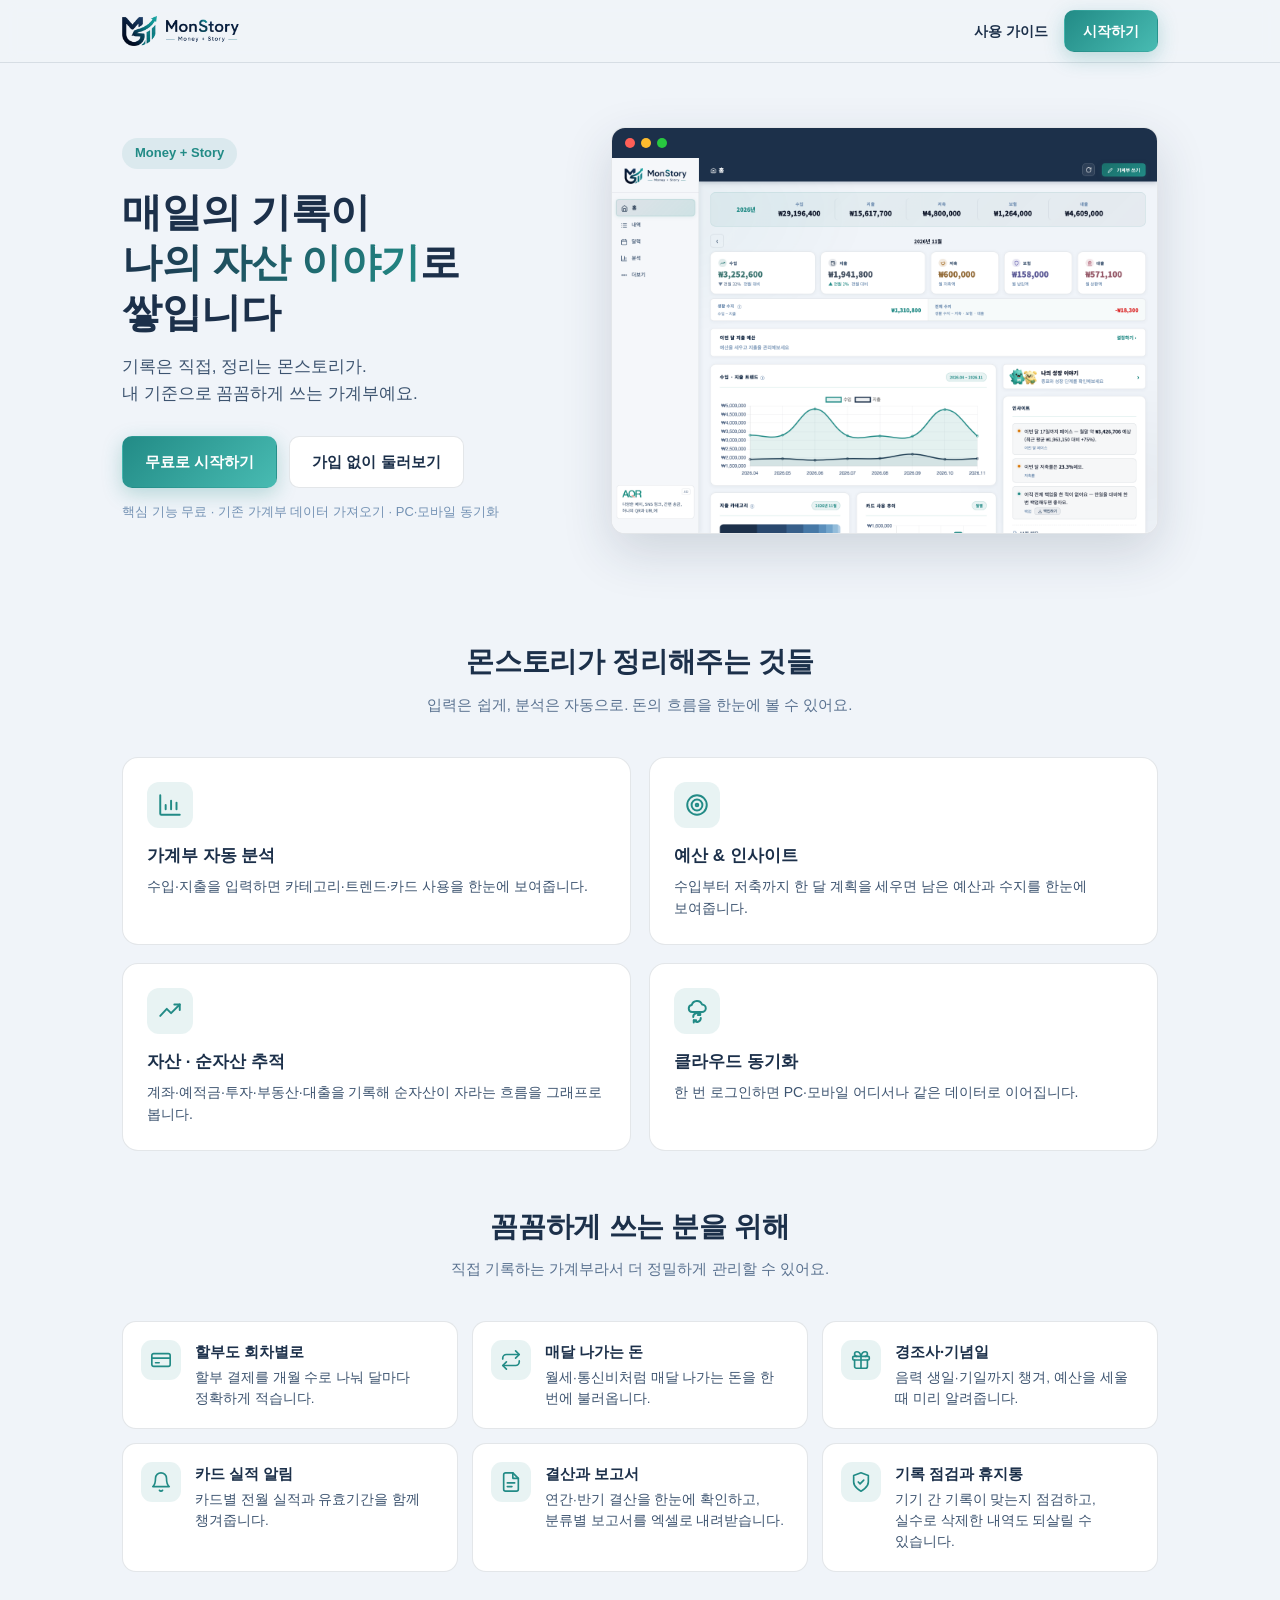
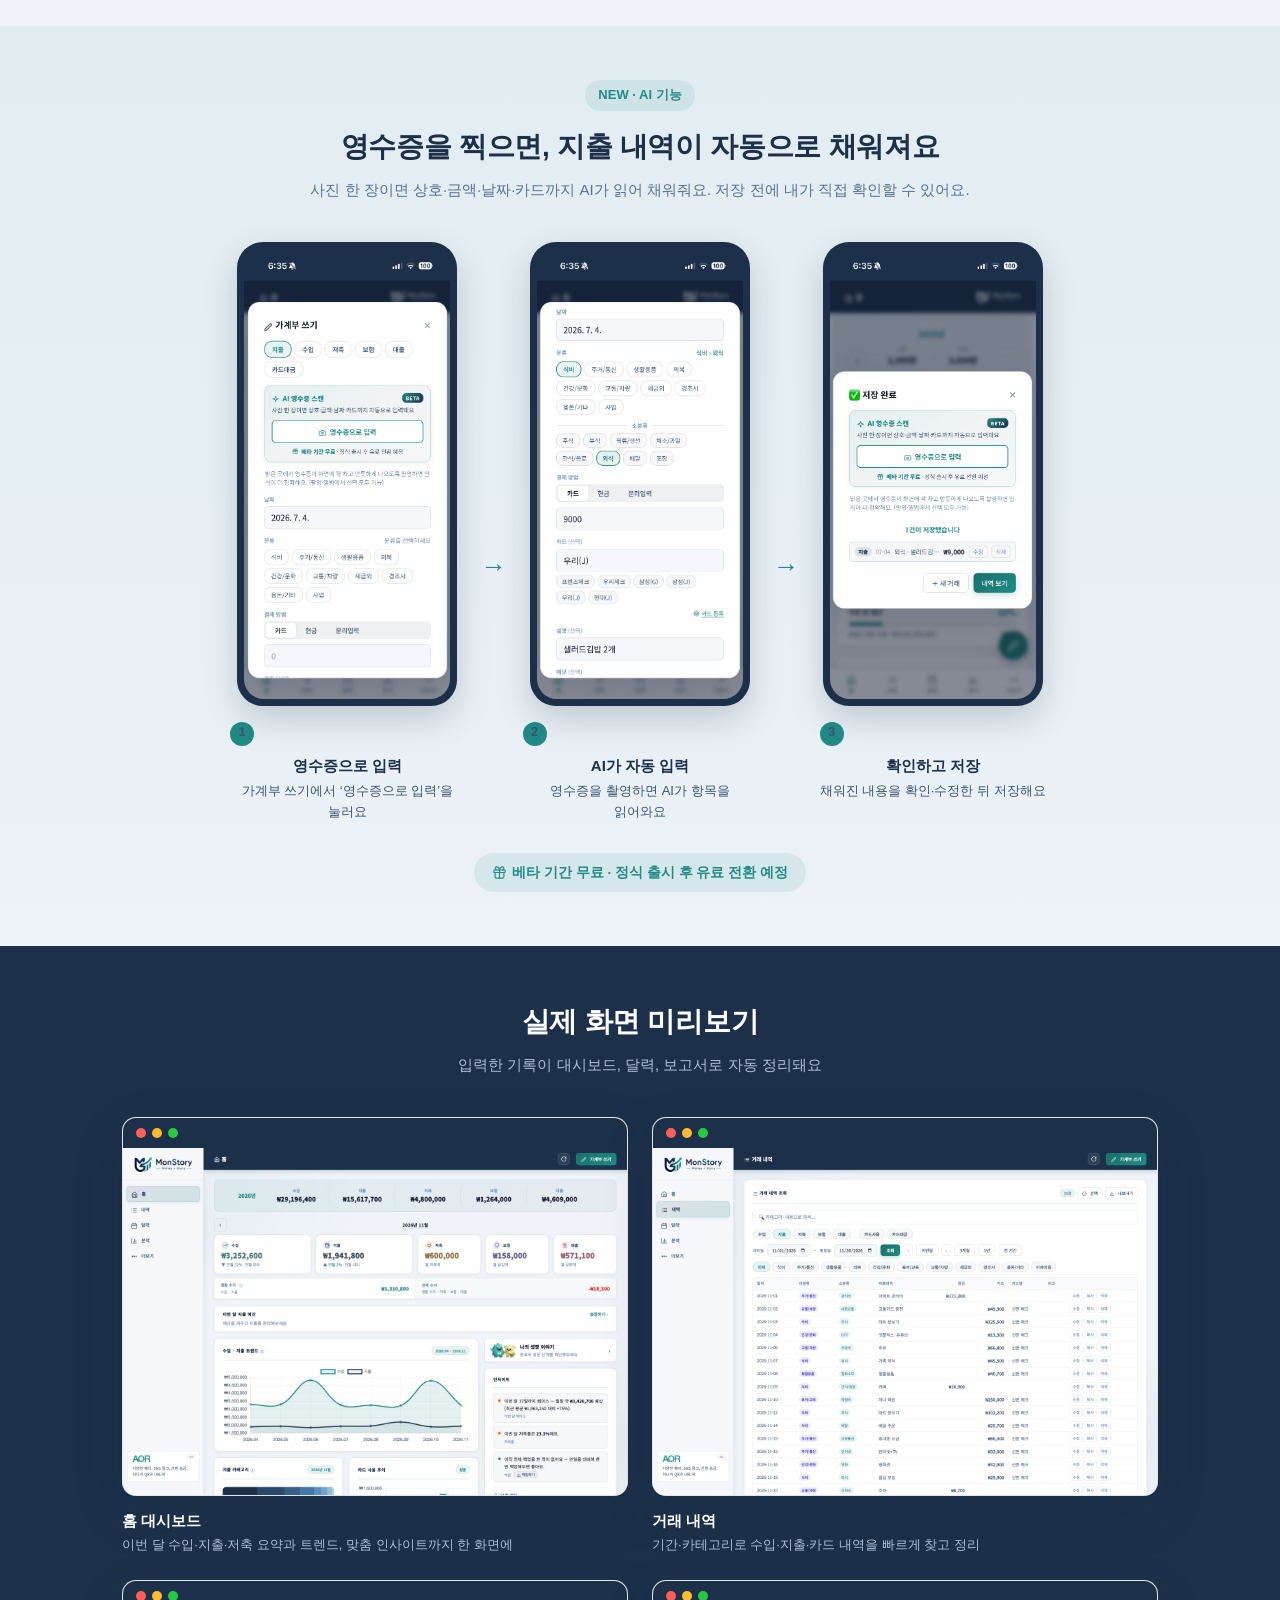
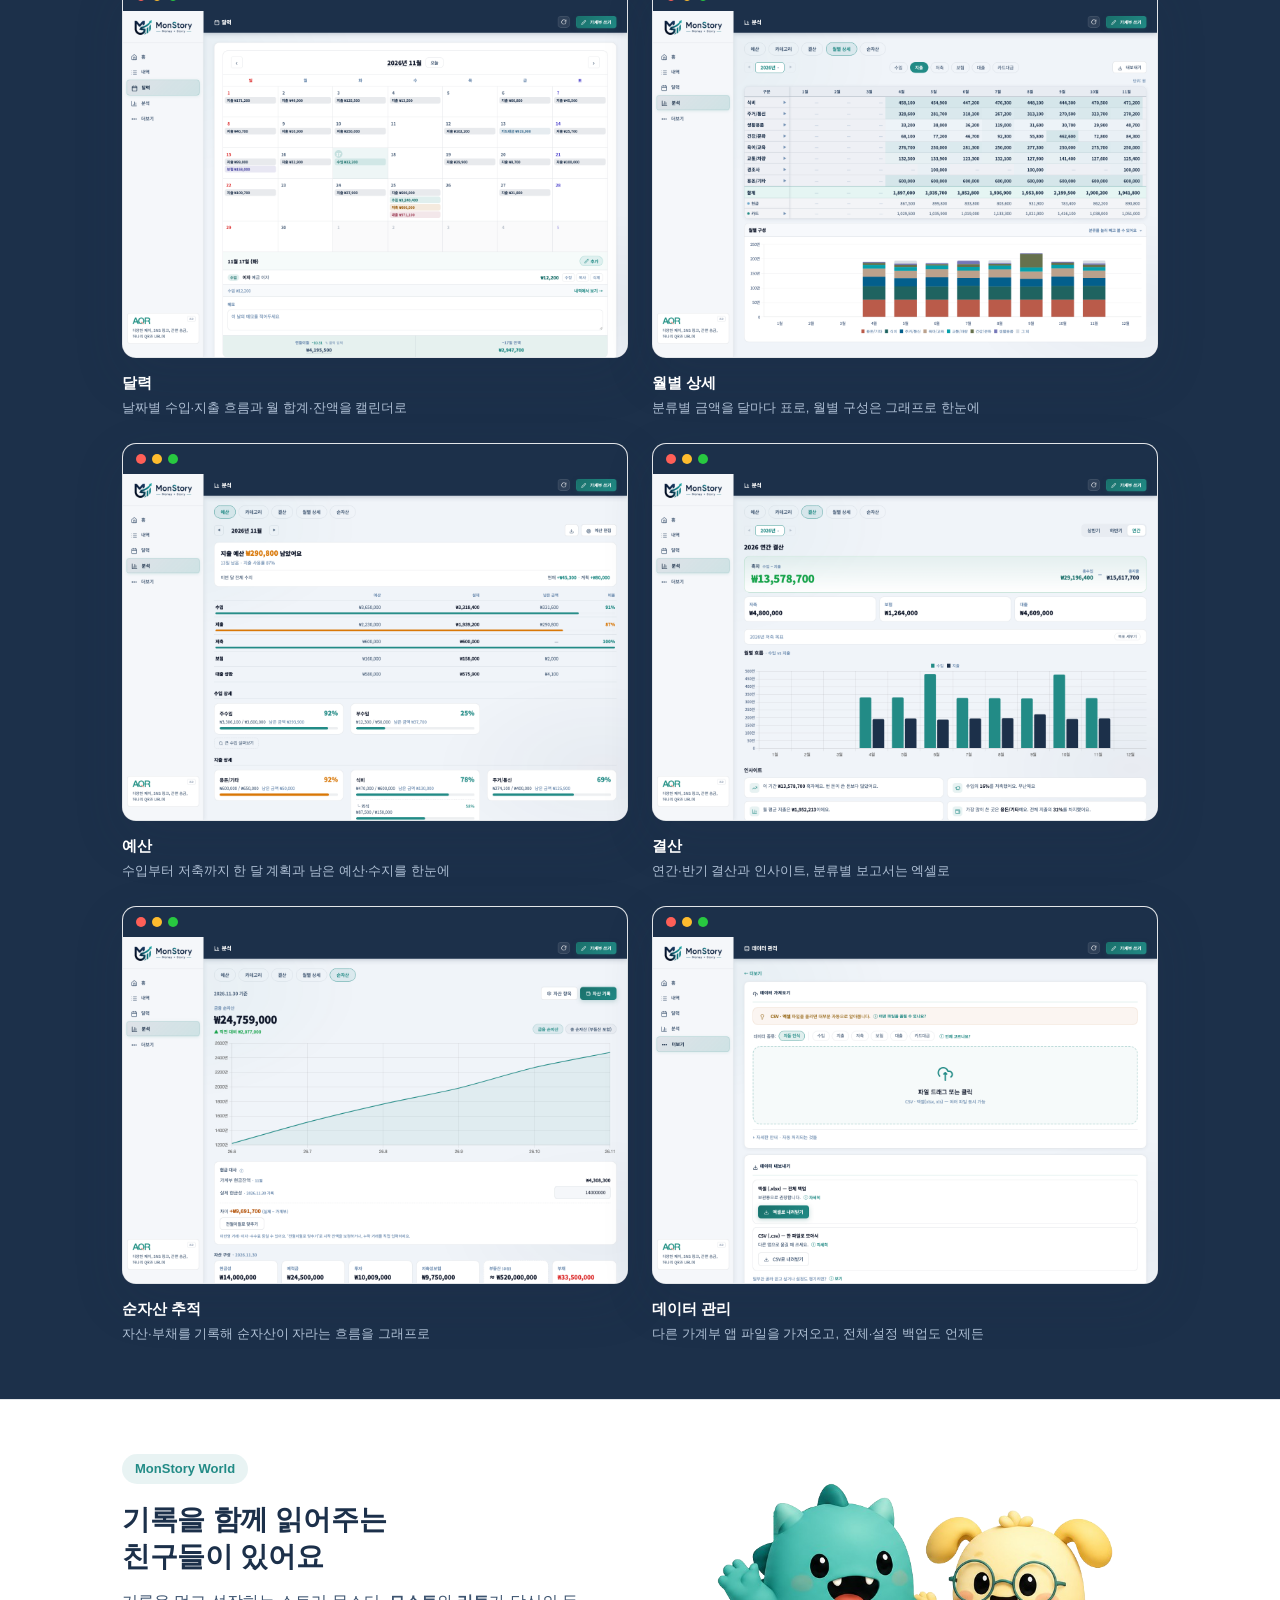
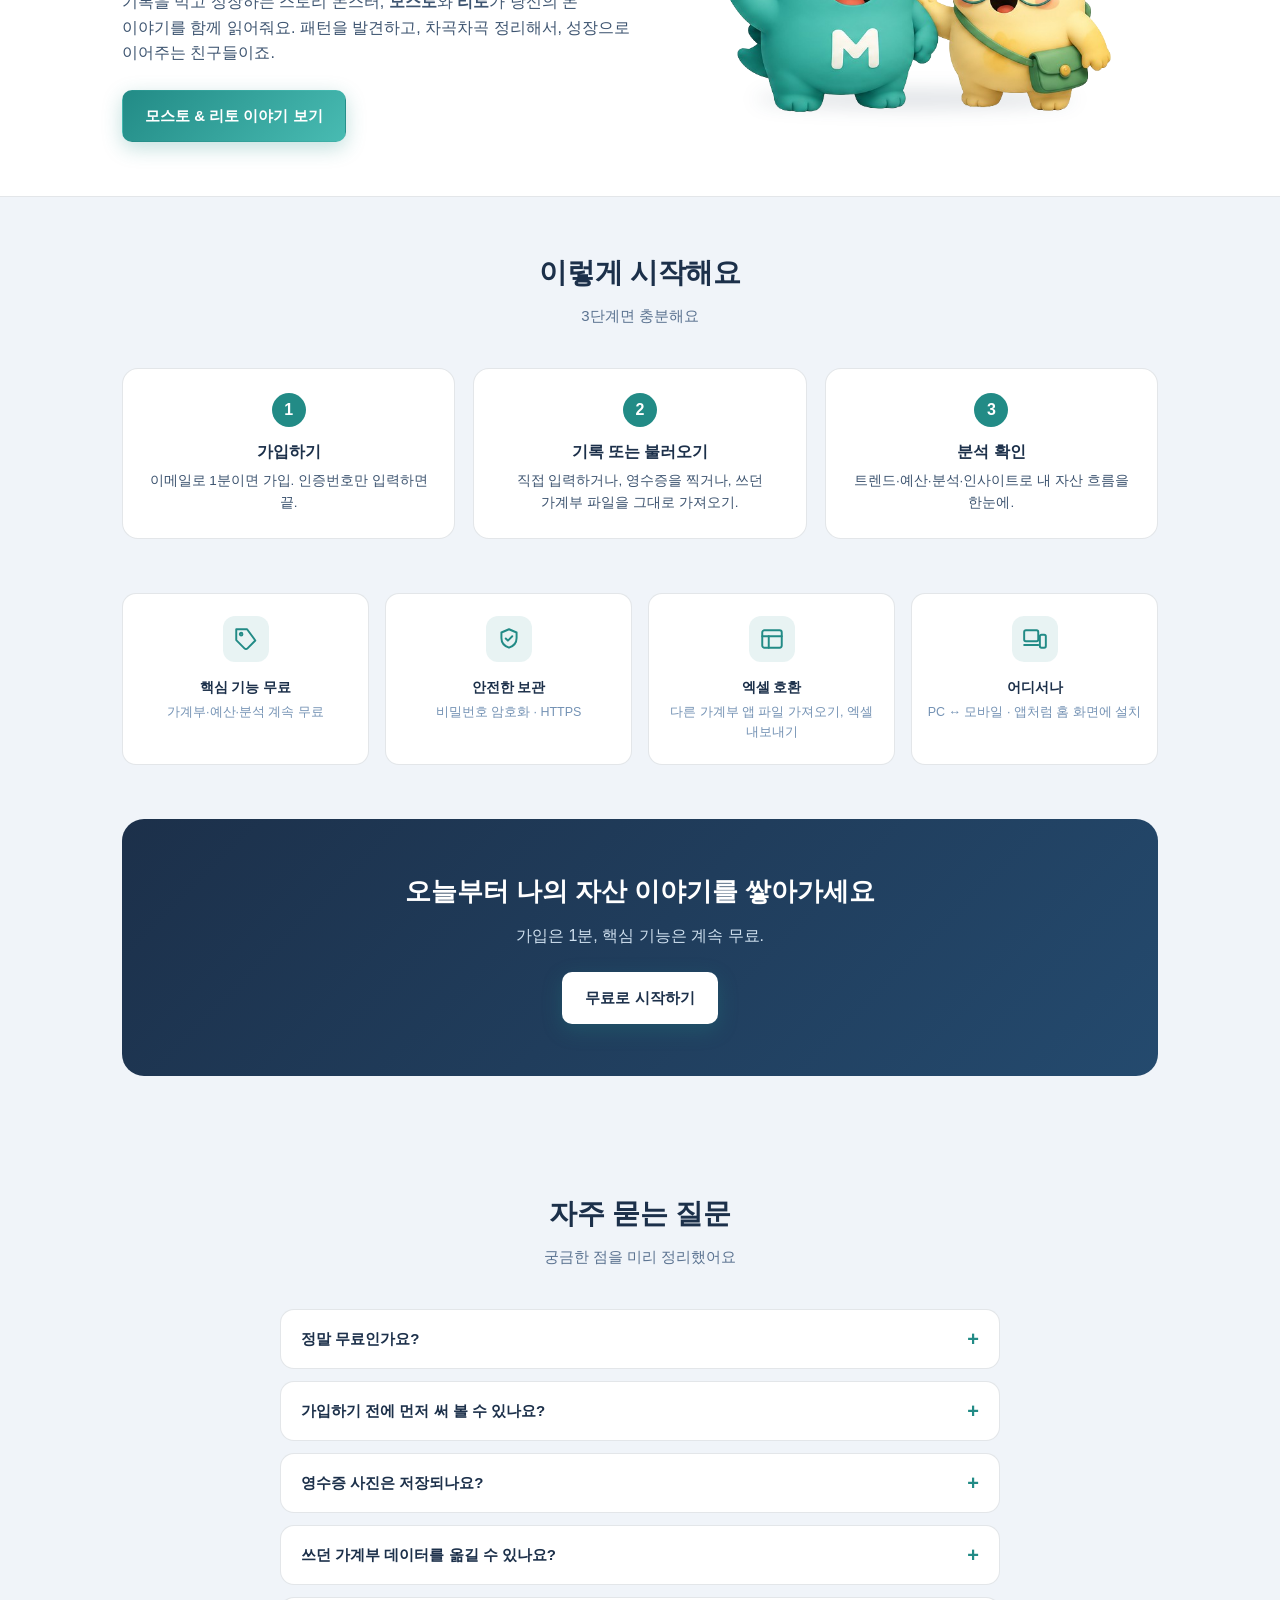
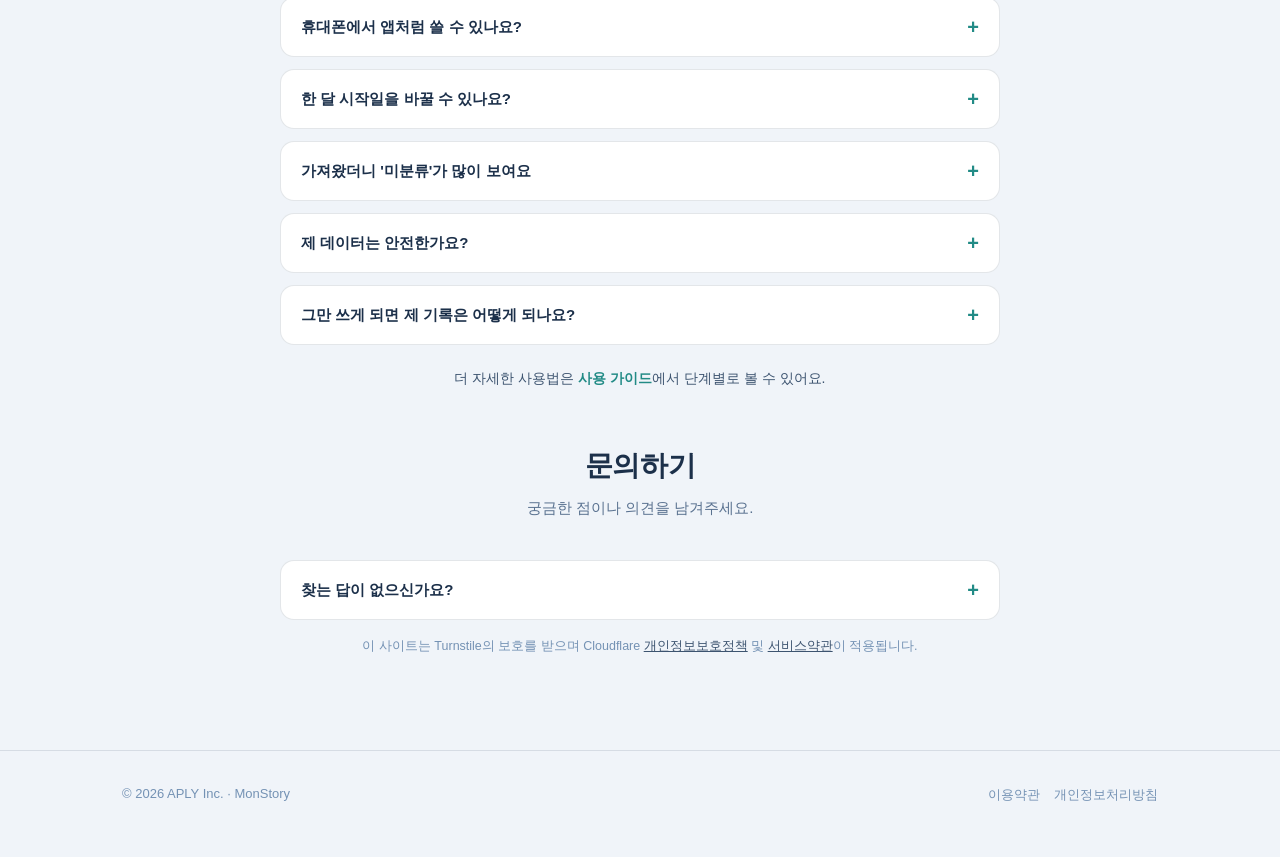
==== commit 6196ce19: "소개 페이지 — 첫 화면 한 줄 다듬기 '무료 · 다른 가계부 앱 파일 가져오기 · 여러 기기 동기화' → '핵심 기능 무료 · 기존 가계부 데이터 가져오기 · PC·모바일 동기화" ====
--- a/index.html
+++ b/index.html
@@ -63,7 +63,7 @@
         <a class="btn btn-p" href="https://monstory.app/">무료로 시작하기</a>
         <a class="btn btn-o" href="https://monstory.app/?demo">가입 없이 둘러보기</a>
       </div>
-      <div class="hero-note">무료 · 다른 가계부 앱 파일 가져오기 · 여러 기기 동기화</div>
+      <div class="hero-note">핵심 기능 무료 · 기존 가계부 데이터 가져오기 · PC·모바일 동기화</div>
     </div>
     <div class="shot">
       <div class="shot-bar"><i style="background:#ff5f57"></i><i style="background:#febc2e"></i><i style="background:#28c840"></i></div>
